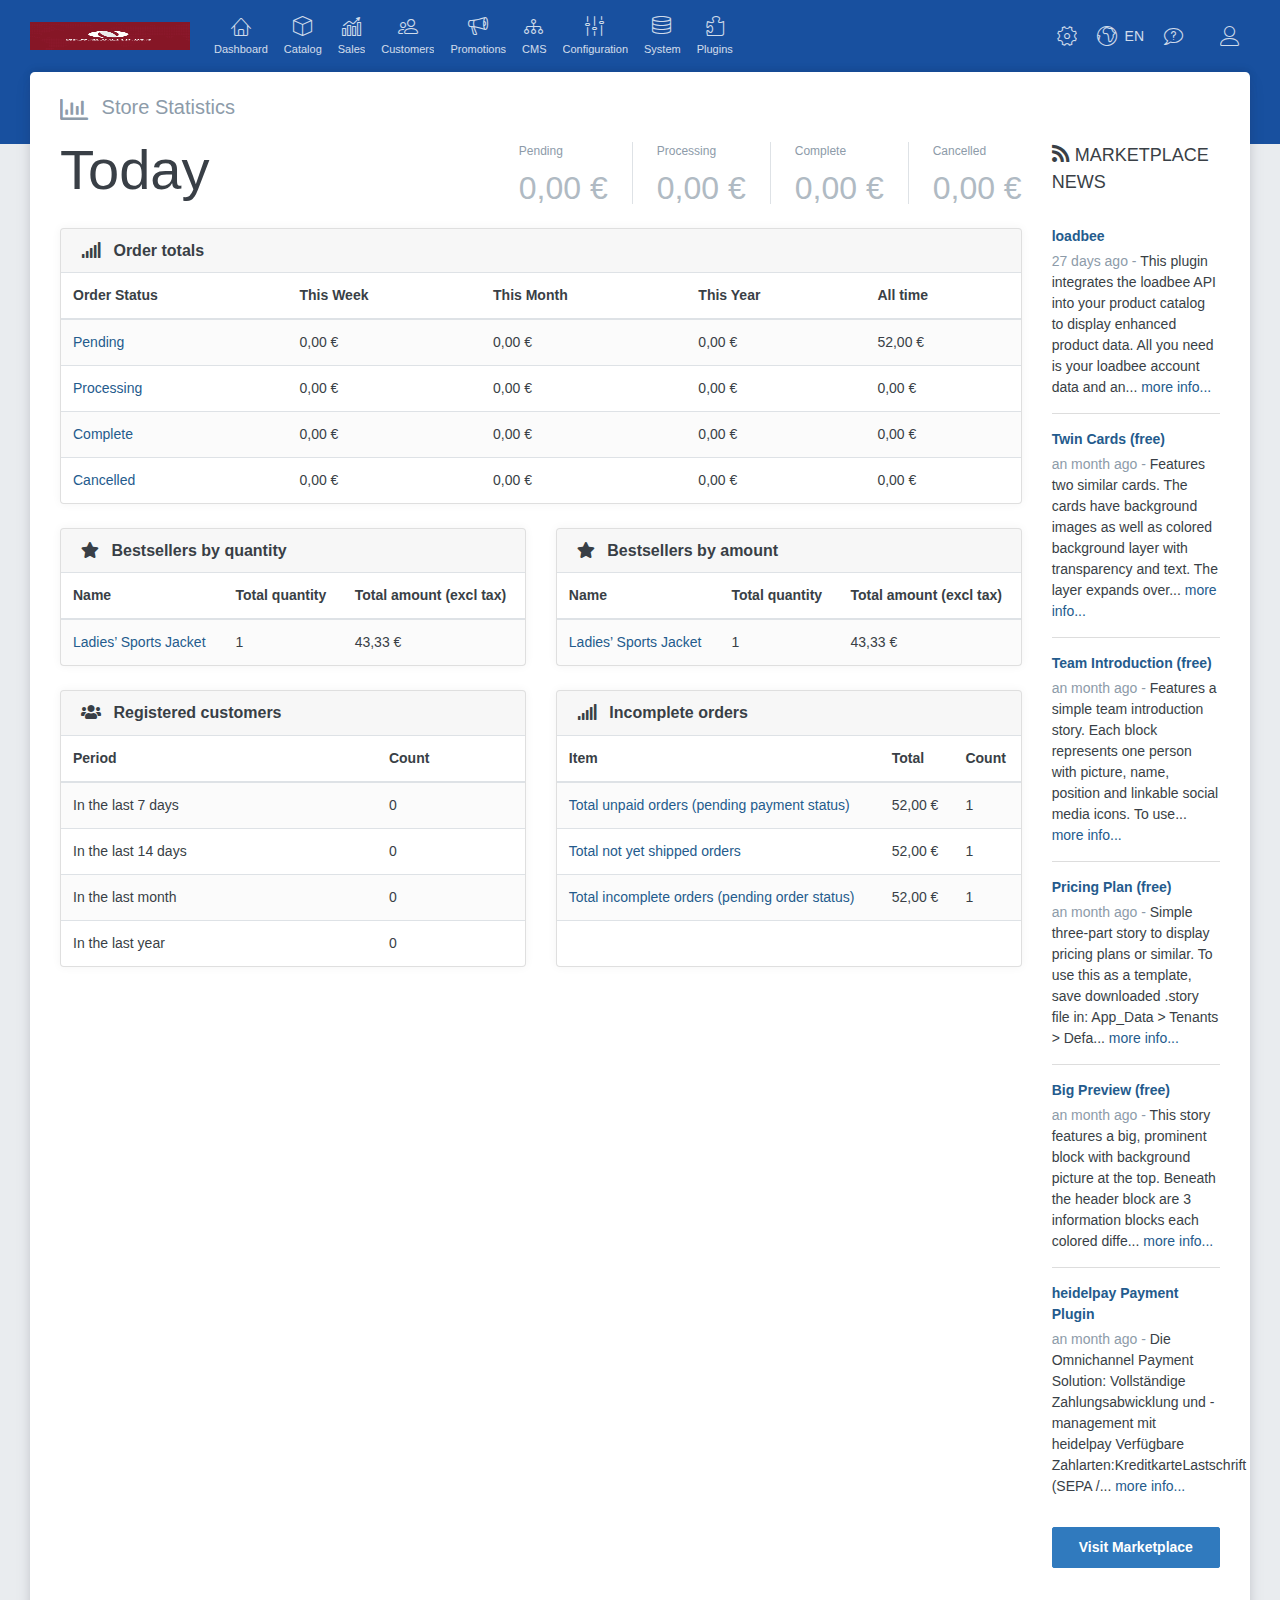
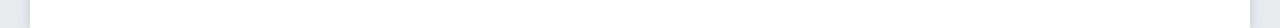
==== index.html @ 66fbd328 "ff" ====
<!Doctype html>
<html>

<head>
        <title>Control Panel</title>
        <meta charset="utf-8">
        <link rel=icon href="asset/img/logo.png" type="image/png">

        <link rel="stylesheet" href="asset/css/icm.css" type="text/css">
        <link rel="stylesheet" href="asset/css/theme.css" type="text/css">
        <script src="asset/js/script2.js" type="text/javascript"></script>
        <script src="asset/js/script1.js"></script>
        <script>
                window.Res = {
                        "Common.Notification": "Alert",
                        "Common.Close": "Close",
                        "Common.On": "On",
                        "Common.OK": "OK",
                        "Common.Cancel": "Cancel",
                        "Common.Off": "Off",
                        "Products.Longdesc.More": "Show more",
                        "Products.Longdesc.Less": "Show less",
                        "Jquery.Validate.Email": "Please enter a valid email address.",
                        "Jquery.Validate.Required": "This field is required.",
                        "Jquery.Validate.Remote": "Please fix this field.",
                        "Jquery.Validate.Url": "Please enter a valid URL.",
                        "Jquery.Validate.Date": "Please enter a valid date.",
                        "Jquery.Validate.DateISO": "Please enter a valid date (ISO).",
                        "Jquery.Validate.Number": "Please enter a valid number.",
                        "Jquery.Validate.Digits": "Please enter only digits.",
                        "Jquery.Validate.Creditcard": "Please enter a valid credit card number.",
                        "Jquery.Validate.Equalto": "Please enter the same value again.",
                        "Jquery.Validate.Maxlength": "Please enter no more than {0} characters.",
                        "Jquery.Validate.Minlength": "Please enter at least {0} characters.",
                        "Jquery.Validate.Rangelength": "Please enter a value between {0} and {1} characters long.",
                        "jquery.Validate.Range": "Please enter a value between {0} and {1}.",
                        "Jquery.Validate.Max": "Please enter a value less than or equal to {0}.",
                        "Jquery.Validate.Min": "Please enter a value greater than or equal to {0}.",
                        "Admin.Common.AreYouSure": "Are you sure?",
                };
        </script>
        <script>
                try {
                        if (typeof navigator === 'undefined') navigator = {};
                        html = document.documentElement;
                        if (/Edge\/\d+/.test(navigator.userAgent)) { html.className += ' edge' }
                        else if ('mozMatchesSelector' in html) { html.className += ' moz' }
                        else if (/iPad|iPhone|iPod/.test(navigator.userAgent) && !window.MSStream) { html.className += ' ios' }
                        else if ('webkitMatchesSelector' in html) { html.className += ' wkit' };
                        html.className += (this.top === this.window ? ' not-' : ' ') + 'framed';
                } catch (e) { }
        </script>
        <script>var ieMode = 0; try { if (document.documentMode) { ieMode = document.documentMode; html.className += ' ie iepost8 ie' + document.documentMode } else { html.className += ' not-ie' }; } catch (e) { }; navigator.isIE = ieMode</script>


</head>

<body>

        <div id="page">

                <div class="page-main">
                        <header id="header">
                                <nav id="navbar" class="navbar navbar-dark navbar-expand">

                                        <a class="navbar-brand mx-0 mr-3" href="/backend/Admin">

                                                <img class="navbar-img d-none d-lg-block" src="asset/img/logo.png"
                                                        alt="newSolutions.com">
                                                <img class="navbar-img d-lg-none" src="asset/img/logo.png"
                                                        alt="newSolutions.com">
                                        </a>

                                        <div id="navbar-menu" class="collapse navbar-collapse mr-auto">

                                                <ul class="navbar-nav">
                                                        <li data-id="nav-dashboard"
                                                                class="nav-item dropdown d-none d-md-block">
                                                                <a class="nav-link" href="index.html">
                                                                        <i class="icm icm-icm icm-home navbar-icon"></i>
                                                                        <span
                                                                                class="navbar-label d-none d-lg-block">Dashboard</span>
                                                                </a>
                                                        </li>
                                                        <li data-id="nav-catalog" class="nav-item dropdown">
                                                                <a class="nav-link dropdown-toggle"
                                                                        href="javascript:void(0)"
                                                                        data-toggle="dropdown">
                                                                        <i class="icm icm-icm icm-cube navbar-icon"></i>
                                                                        <span
                                                                                class="navbar-label d-none d-lg-block">Catalog</span>
                                                                </a>
                                                                <ul class="dropdown-menu">
                                                                        <li data-id="categories-list">
                                                                                <a class="dropdown-item"
                                                                                        href="Category.html">
                                                                                        <i
                                                                                                class="fa-fw fa fa-sitemap"></i>
                                                                                        Categories
                                                                                </a>
                                                                        </li>
                                                                        <li data-id="products">
                                                                                <a class="dropdown-item"
                                                                                        href="products.html">
                                                                                        <i class="fa-fw fa fa-cube"></i>
                                                                                        Manage products
                                                                                </a>
                                                                        </li>
                                                                        <li data-id="attributes">
                                                                                <a class="dropdown-item"
                                                                                        href="productattr.html">
                                                                                        <i
                                                                                                class="fa-fw far fa-list-alt"></i>
                                                                                        Product Attributes
                                                                                </a>
                                                                        </li>
                                                                        <li class="dropdown-divider"></li>
                                                                        <li data-id="attributes-header"
                                                                                class="dropdown-header h6">Attributes
                                                                        </li>
                                                          
                                                                        <li data-id="reviews">
                                                                                <a class="dropdown-item"
                                                                                        href="viewProducts.html">
                                                                                        <i
                                                                                                class="fa-fw far fa-star-half"></i>
                                                                                        Product reviews
                                                                                </a>
                                                                        </li>
                                                            
                                                          
                                                                        <li data-id="stockreport">
                                                                                <a class="dropdown-item"
                                                                                        href="lowstockReport.html">
                                                                                        <i
                                                                                                class="fa-fw fa fa-sort-numeric-down"></i>
                                                                                        Low stock report
                                                                                </a>
                                                                        </li>
                                                                </ul>
                                                        </li>
                                                        <li data-id="nav-sales" class="nav-item dropdown">
                                                                <a class="nav-link dropdown-toggle"
                                                                        href="javascript:void(0)"
                                                                        data-toggle="dropdown">
                                                                        <i
                                                                                class="icm icm-icm icm-chart-growth navbar-icon"></i>
                                                                        <span
                                                                                class="navbar-label d-none d-lg-block">Sales</span>
                                                                </a>
                                                                <ul class="dropdown-menu">
                                                                        <li data-id="orders">
                                                                                <a class="dropdown-item"
                                                                                        href="order.html">
                                                                                        <i
                                                                                                class="fa-fw far fa-chart-bar"></i>
                                                                                        Orders
                                                                                </a>
                                                                        </li>
                                                                        <li data-id="shipments">
                                                                                <a class="dropdown-item"
                                                                                        href="shipment.html">
                                                                                        <i
                                                                                                class="fa-fw fa fa-truck-moving fa-flip-horizontal"></i>
                                                                                        Shipments
                                                                                </a>
                                                                        </li>
                                                            
                                                        
                                                                        <li class="dropdown-divider"></li>

                                                                        <li data-id="wishlists">
                                                                                <a class="dropdown-item"
                                                                                        href="wishList.html">
                                                                                        <i
                                                                                                class="fa-fw far fa-heart"></i>
                                                                                        Current wishlists
                                                                                </a>
                                                                        </li>
                                                                
                                                                </ul>
                                                        </li>
                                                        <li data-id="nav-users" class="nav-item dropdown">
                                                                <a class="nav-link dropdown-toggle"
                                                                        href="javascript:void(0)"
                                                                        data-toggle="dropdown">
                                                                        <i
                                                                                class="icm icm-icm icm-users2 navbar-icon"></i>
                                                                        <span
                                                                                class="navbar-label d-none d-lg-block">Customers</span>
                                                                </a>
                                                                <ul class="dropdown-menu">
                                                                        <li data-id="customers">
                                                                                <a class="dropdown-item"
                                                                                        href="customers.html">
                                                                                        <i
                                                                                                class="fa-fw fa fa-user-alt"></i>
                                                                                        Customers
                                                                                </a>
                                                                        </li>
                                                                        <li data-id="customer-roles">
                                                                                <a class="dropdown-item"
                                                                                        href="customRoles.html">
                                                                                        <i
                                                                                                class="fa-fw fa fa-users"></i>
                                                                                        Customer roles
                                                                                </a>
                                                                        </li>
                                                                        <li data-id="online-customers">
                                                                                <a class="dropdown-item"
                                                                                        href="customonline.html">
                                                                                        <i
                                                                                                class="fa-fw fa fa-sign-in-alt"></i>
                                                                                        Online customers
                                                                                </a>
                                                                        </li>
                                                                        <li data-id="customer-reports">
                                                                                <a class="dropdown-item"
                                                                                        href="customReport.html">
                                                                                        <i
                                                                                                class="fa-fw far fa-chart-bar"></i>
                                                                                        Customer reports
                                                                                </a>
                                                                        </li>
                                                                        <li data-id="external-auth">
                                                                                <a class="dropdown-item"
                                                                                        href="extrnalMethod.html">
                                                                                        <i
                                                                                                class="fa-fw fab fa-facebook-square"></i>
                                                                                        External authentication methods
                                                                                </a>
                                                                        </li>
                                                                        <li class="dropdown-divider"></li>
                                                                        <li data-id="activity-log">
                                                                                <a class="dropdown-item"
                                                                                        href="activityLog.html">
                                                                                        <i class="fa-fw far fa-eye"></i>
                                                                                        Activity Log
                                                                                </a>
                                                                        </li>
                                                                </ul>
                                                        </li>
                                                        <li data-id="nav-promotions" class="nav-item dropdown">
                                                                <a class="nav-link dropdown-toggle"
                                                                        href="javascript:void(0)"
                                                                        data-toggle="dropdown">
                                                                        <i
                                                                                class="icm icm-icm icm-bullhorn navbar-icon"></i>
                                                                        <span
                                                                                class="navbar-label d-none d-lg-block">Promotions</span>
                                                                </a>
                                                                <ul class="dropdown-menu">
                                                                        <li data-id="discounts">
                                                                                <a class="dropdown-item"
                                                                                        href="discount.html">
                                                                                        <i
                                                                                                class="fa-fw fa fa-signal fa-flip-horizontal"></i>
                                                                                        Discounts
                                                                                </a>
                                                                        </li>
                                                                        <li data-id="affiliates">
                                                                                <a class="dropdown-item"
                                                                                        href="Affiliate.html">
                                                                                        <i
                                                                                                class="fa-fw fa fa-user-friends"></i>
                                                                                        Affiliates
                                                                                </a>
                                                                        </li>
                                                                        <li data-id="newsletter-subscribers">
                                                                                <a class="dropdown-item"
                                                                                        href="NewsLetterSubscription.html">
                                                                                        <i
                                                                                                class="fa-fw fa fa-envelope"></i>
                                                                                        Newsletter Subscribers
                                                                                </a>
                                                                        </li>
                                                                        <li data-id="campaigns">
                                                                                <a class="dropdown-item"
                                                                                        href="Campaign.html">
                                                                                        <i
                                                                                                class="fa-fw fa fa-bullhorn"></i>
                                                                                        Campaigns
                                                                                </a>
                                                                        </li>
                                                                </ul>
                                                        </li>
                                                        <li data-id="nav-cms" class="nav-item dropdown">
                                                                <a class="nav-link dropdown-toggle"
                                                                        href="javascript:void(0)"
                                                                        data-toggle="dropdown">
                                                                        <i
                                                                                class="icm icm-icm icm-site-map navbar-icon"></i>
                                                                        <span
                                                                                class="navbar-label d-none d-lg-block">CMS</span>
                                                                </a>
                                                                <ul class="dropdown-menu">
                                                                        <li data-id="topics">
                                                                                <a class="dropdown-item"
                                                                                        href="cmsTopics.html">
                                                                                        <i
                                                                                                class="fa-fw far fa-file-alt"></i>
                                                                                        Topics
                                                                                </a>
                                                                        </li>
                                                                        <li data-id="8537124912">
                                                                                <a class="dropdown-item"
                                                                                        href="cms-pageBuilder.html">
                                                                                        <i
                                                                                                class="fa-fw fa fa-th-large"></i>
                                                                                        Page Builder
                                                                                </a>
                                                                        </li>
                                                                        <li data-id="menus">
                                                                                <a class="dropdown-item"
                                                                                        href="cms-menus.html">
                                                                                        <i
                                                                                                class="fa-fw far fa-stream"></i>
                                                                                        Menus
                                                                                </a>
                                                                        </li>
                                                                        <li data-id="news" class="dropdown-group">
                                                                                <a class="dropdown-item"
                                                                                        href="javascript:void(0)">
                                                                                        <i
                                                                                                class="fa-fw far fa-newspaper"></i>
                                                                                        News
                                                                                </a>
                                                                                <ul class="dropdown-menu">
                                                                                        <li data-id="news-items">
                                                                                                <a class="dropdown-item"
                                                                                                        href="new-newsItem.html">
                                                                                                        News items
                                                                                                </a>
                                                                                        </li>
                                                                                        <li data-id="news-comments">
                                                                                                <a class="dropdown-item"
                                                                                                        href="newsComment.html">
                                                                                                        News comments
                                                                                                </a>
                                                                                        </li>
                                                                                </ul>
                                                                        </li>
                                                                        <li data-id="blog" class="dropdown-group">
                                                                                <a class="dropdown-item"
                                                                                        href="javascript:void(0)">
                                                                                        <i class="fa-fw fa fa-blog"></i>
                                                                                        Blog
                                                                                </a>
                                                                                <ul class="dropdown-menu">
                                                                                        <li data-id="blog-posts">
                                                                                                <a class="dropdown-item"
                                                                                                        href="cms-Blog.html">
                                                                                                        Blog posts
                                                                                                </a>
                                                                                        </li>
                                                                                        <li data-id="blog-comments">
                                                                                                <a class="dropdown-item"
                                                                                                        href="/backend/Admin/Blog/Comments">
                                                                                                        Blog comments
                                                                                                </a>
                                                                                        </li>
                                                                                </ul>
                                                                        </li>
                                                                        <li data-id="forums">
                                                                                <a class="dropdown-item"
                                                                                        href="/backend/Admin/Forum/List">
                                                                                        <i
                                                                                                class="fa-fw fa fa-users"></i>
                                                                                        Forums
                                                                                </a>
                                                                        </li>
                                                                        <li data-id="message-templates">
                                                                                <a class="dropdown-item"
                                                                                        href="/backend/Admin/MessageTemplate/List">
                                                                                        <i
                                                                                                class="fa-fw far fa-envelope"></i>
                                                                                        Message templates
                                                                                </a>
                                                                        </li>
                                                                        <li data-id="polls">
                                                                                <a class="dropdown-item"
                                                                                        href="/backend/Admin/Poll/List">
                                                                                        <i
                                                                                                class="fa-fw fa fa-tasks"></i>
                                                                                        Polls
                                                                                </a>
                                                                        </li>
                                                                        <li data-id="widgets">
                                                                                <a class="dropdown-item"
                                                                                        href="/backend/Admin/Widget/Providers">
                                                                                        <i
                                                                                                class="fa-fw fa fa-plus-square"></i>
                                                                                        Widgets
                                                                                </a>
                                                                        </li>
                                                                </ul>
                                                        </li>
                                                        <li data-id="nav-configuration" class="nav-item dropdown">
                                                                <a class="nav-link dropdown-toggle"
                                                                        href="javascript:void(0)"
                                                                        data-toggle="dropdown">
                                                                        <i
                                                                                class="icm icm-icm icm-equalizer navbar-icon"></i>
                                                                        <span
                                                                                class="navbar-label d-none d-lg-block">Configuration</span>
                                                                </a>
                                                                <ul class="dropdown-menu">
                                                                        <li data-id="settings" class="dropdown-group">
                                                                                <a class="dropdown-item"
                                                                                        href="javascript:void(0)">
                                                                                        <i
                                                                                                class="fa-fw fa fa-sliders-h"></i>
                                                                                        Settings
                                                                                </a>
                                                                                <ul class="dropdown-menu">
                                                                                        <li data-id="general-settings">
                                                                                                <a class="dropdown-item"
                                                                                                        href="miscellaneousSettings.html">
                                                                                                        General and
                                                                                                        miscellaneous
                                                                                                        settings
                                                                                                </a>
                                                                                        </li>
                                                                                        <li data-id="catalog-settings">
                                                                                                <a class="dropdown-item"
                                                                                                        href="catalogSetting.html">
                                                                                                        Catalog settings
                                                                                                </a>
                                                                                        </li>
                                                                                        <li data-id="search-settings">
                                                                                                <a class="dropdown-item"
                                                                                                        href="searchSetting.html">
                                                                                                        Search
                                                                                                </a>
                                                                                        </li>
                                                                                        <li data-id="customer-settings">
                                                                                                <a class="dropdown-item"
                                                                                                        href="CustomerUserSetting.html">
                                                                                                        Customer
                                                                                                        settings
                                                                                                </a>
                                                                                        </li>
                                                                                        <li data-id="cart-settings">
                                                                                                <a class="dropdown-item"
                                                                                                        href="shoppingCartSettings.html">
                                                                                                        Shopping cart
                                                                                                        settings
                                                                                                </a>
                                                                                        </li>
                                                                                        <li data-id="order-settings">
                                                                                                <a class="dropdown-item"
                                                                                                        href="orderSettings.html">
                                                                                                        Order settings
                                                                                                </a>
                                                                                        </li>
                                                                                        <li data-id="payment-settings">
                                                                                                <a class="dropdown-item"
                                                                                                        href="paymentSettings.html">
                                                                                                        Payment
                                                                                                </a>
                                                                                        </li>
                                                                                        <li data-id="media-settings">
                                                                                                <a class="dropdown-item"
                                                                                                        href="mediaSettings.html">
                                                                                                        Media settings
                                                                                                </a>
                                                                                        </li>
                                                                                        <li data-id="tax-settings">
                                                                                                <a class="dropdown-item"
                                                                                                        href="taxSettings.html">
                                                                                                        Tax settings
                                                                                                </a>
                                                                                        </li>
                                                                                        <li data-id="shipping-settings">
                                                                                                <a class="dropdown-item"
                                                                                                        href="ShippingSettings.html">
                                                                                                        Shipping
                                                                                                        settings
                                                                                                </a>
                                                                                        </li>
                                                                                        <li
                                                                                                data-id="reward-points-settings">
                                                                                                <a class="dropdown-item"
                                                                                                        href="RewardPoints.html">
                                                                                                        Reward points
                                                                                                </a>
                                                                                        </li>
                                                                                        <li data-id="blog-settings">
                                                                                                <a class="dropdown-item"
                                                                                                        href="BlogSetting.html">
                                                                                                        Blog settings
                                                                                                </a>
                                                                                        </li>
                                                                                        <li data-id="news-settings">
                                                                                                <a class="dropdown-item"
                                                                                                        href="NewsSettings.html">
                                                                                                        News settings
                                                                                                </a>
                                                                                        </li>
                                                                                        <li data-id="forum-settings">
                                                                                                <a class="dropdown-item"
                                                                                                        href="ForumSettings.html">
                                                                                                        Forum settings
                                                                                                </a>
                                                                                        </li>
                                                                                        <li
                                                                                                data-id="dataexchange-settings">
                                                                                                <a class="dropdown-item"
                                                                                                        href="exchangeSettings.html">
                                                                                                        Data exchange
                                                                                                </a>
                                                                                        </li>
                                                                                        <li class="dropdown-divider">
                                                                                        </li>
                                                                                        <li data-id="all-settings">
                                                                                                <a class="dropdown-item"
                                                                                                        href="AllSettings.html">
                                                                                                        All settings
                                                                                                        (advanced)
                                                                                                </a>
                                                                                        </li>
                                                                                </ul>
                                                                        </li>
                                                                        <li data-id="stores">
                                                                                <a class="dropdown-item"
                                                                                        href="store.html"> <i
                                                                                                class="fa-fw fa fa-globe"></i>
                                                                                        Stores
                                                                                </a>
                                                                        </li>
                                                                        <li data-id="regional-settings"
                                                                                class="dropdown-group">
                                                                                <a class="dropdown-item"
                                                                                        href="javascript:void(0)">
                                                                                        <i
                                                                                                class="fa-fw fa fa-language"></i>
                                                                                        Regional Settings
                                                                                </a>
                                                                                <ul class="dropdown-menu">
                                                                                        <li data-id="countries">
                                                                                                <a class="dropdown-item"
                                                                                                        href="/backend/Admin/Country/List">
                                                                                                        Countries
                                                                                                </a>
                                                                                        </li>
                                                                                        <li data-id="languages">
                                                                                                <a class="dropdown-item"
                                                                                                        href="/backend/Admin/Language/List">
                                                                                                        Languages
                                                                                                </a>
                                                                                        </li>
                                                                                        <li data-id="currencies">
                                                                                                <a class="dropdown-item"
                                                                                                        href="/backend/Admin/Currency/List">
                                                                                                        Currencies
                                                                                                </a>
                                                                                        </li>
                                                                                        <li class="dropdown-divider">
                                                                                        </li>
                                                                                        <li data-id="shipping-header"
                                                                                                class="dropdown-header h6">
                                                                                                Shipping</li>
                                                                                        <li data-id="shipping-methods">
                                                                                                <a class="dropdown-item"
                                                                                                        href="/backend/Admin/Shipping/Methods">
                                                                                                        Shipping methods
                                                                                                </a>
                                                                                        </li>
                                                                                        <li
                                                                                                data-id="shipping-providers">
                                                                                                <a class="dropdown-item"
                                                                                                        href="/backend/Admin/Shipping/Providers">
                                                                                                        Shipping rate
                                                                                                        computation
                                                                                                        methods
                                                                                                </a>
                                                                                        </li>
                                                                                        <li class="dropdown-divider">
                                                                                        </li>
                                                                                        <li data-id="tax-header"
                                                                                                class="dropdown-header h6">
                                                                                                Tax</li>
                                                                                        <li data-id="tax-providers">
                                                                                                <a class="dropdown-item"
                                                                                                        href="/backend/Admin/Tax/Providers">
                                                                                                        Tax providers
                                                                                                </a>
                                                                                        </li>
                                                                                        <li data-id="tax-categories">
                                                                                                <a class="dropdown-item"
                                                                                                        href="/backend/Admin/Tax/Categories">
                                                                                                        Tax categories
                                                                                                </a>
                                                                                        </li>
                                                                                </ul>
                                                                        </li>
                                                                        <li data-id="payment-methods">
                                                                                <a class="dropdown-item"
                                                                                        href="paymentsMethod.html">
                                                                                        <i
                                                                                                class="fa-fw far fa-credit-card"></i>
                                                                                        Payment methods
                                                                                </a>
                                                                        </li>
                                                                        <li data-id="list-settings"
                                                                                class="dropdown-group">
                                                                                <a class="dropdown-item"
                                                                                        href="javascript:void(0)">
                                                                                        <i class="fa-fw fa fa-bars"></i>
                                                                                        Lists
                                                                                </a>
                                                                                <ul class="dropdown-menu">
                                                                                        <li data-id="delivery-times">
                                                                                                <a class="dropdown-item"
                                                                                                        href="/backend/Admin/DeliveryTime/List">
                                                                                                        Delivery Times
                                                                                                </a>
                                                                                        </li>
                                                                                        <li data-id="quantity-units">
                                                                                                <a class="dropdown-item"
                                                                                                        href="/backend/Admin/QuantityUnit/List">
                                                                                                        Quantity units
                                                                                                </a>
                                                                                        </li>
                                                                                        <li data-id="weights">
                                                                                                <a class="dropdown-item"
                                                                                                        href="/backend/Admin/Measure/Weights">
                                                                                                        Weights
                                                                                                </a>
                                                                                        </li>
                                                                                        <li data-id="dimensions">
                                                                                                <a class="dropdown-item"
                                                                                                        href="/backend/Admin/Measure/Dimensions">
                                                                                                        Dimensions
                                                                                                </a>
                                                                                        </li>
                                                                                </ul>
                                                                        </li>
                                                                        <li data-id="email-accounts">
                                                                                <a class="dropdown-item"
                                                                                        href="emailAccounts.html">
                                                                                        <i
                                                                                                class="fa-fw fa fa-envelope"></i>
                                                                                        Email Accounts
                                                                                </a>
                                                                        </li>
                                                                        <li data-id="activity-types">
                                                                                <a class="dropdown-item"
                                                                                        href="ListTypes.html">
                                                                                        <i class="fa-fw fa fa-eye"></i>
                                                                                        Activity Types
                                                                                </a>
                                                                        </li>
                                                                        <li data-id="acl">
                                                                                <a class="dropdown-item"
                                                                                        href="Permissions.html">
                                                                                        <i class="fa-fw fa fa-lock"></i>
                                                                                        Access control list
                                                                                </a>
                                                                        </li>
                                                                        <li class="dropdown-divider"></li>
                                                                        <li data-id="import">
                                                                                <a class="dropdown-item"
                                                                                        href="import.html">
                                                                                        <i
                                                                                                class="fa-fw fa fa-download "></i>
                                                                                        Import
                                                                                </a>
                                                                        </li>
                                                                        <li data-id="export">
                                                                                <a class="dropdown-item"
                                                                                        href="/backend/Admin/Export/List">
                                                                                        <i
                                                                                                class="fa-fw fa fa-upload "></i>
                                                                                        Export
                                                                                </a>
                                                                        </li>
                                                                        <li class="dropdown-divider"></li>
                                                                        <li data-id="themes">
                                                                                <a class="dropdown-item"
                                                                                        href="/backend/Admin/Theme/List">
                                                                                        <i
                                                                                                class="fa-fw fa fa-fill-drip"></i>
                                                                                        Themes
                                                                                </a>
                                                                        </li>
                                                                </ul>
                                                        </li>
                                                        <li data-id="nav-system" class="nav-item dropdown">
                                                                <a class="nav-link dropdown-toggle"
                                                                        href="javascript:void(0)"
                                                                        data-toggle="dropdown">
                                                                        <i
                                                                                class="icm icm-icm icm-database navbar-icon"></i>
                                                                        <span
                                                                                class="navbar-label d-none d-lg-block">System</span>
                                                                </a>
                                                                <ul class="dropdown-menu">
                                                                        <li data-id="system-log">
                                                                                <a class="dropdown-item"
                                                                                        href="log.html">
                                                                                        <i class="fa-fw fa fa-fire"></i>
                                                                                        Log
                                                                                </a>
                                                                        </li>
                                                                        <li data-id="queued-emails">
                                                                                <a class="dropdown-item"
                                                                                        href="MessageQueue.html">
                                                                                        <i
                                                                                                class="fa-fw fa fa-mail-bulk"></i>
                                                                                        Message Queue
                                                                                </a>
                                                                        </li>
                                                                        <li data-id="maintenance">
                                                                                <a class="dropdown-item"
                                                                                        href="Maintenance.html">
                                                                                        <i
                                                                                                class="fa-fw fa fa-database"></i>
                                                                                        Maintenance
                                                                                </a>
                                                                        </li>
                                                                        <li data-id="scheduled tasks">
                                                                                <a class="dropdown-item"
                                                                                        href="scheduledTasks.html">
                                                                                        <i
                                                                                                class="fa-fw far fa-clock"></i>
                                                                                        Scheduled Tasks
                                                                                </a>
                                                                        </li>
                                                                        <li data-id="seo-names">
                                                                                <a class="dropdown-item"
                                                                                        href="seo.html">
                                                                                        <i
                                                                                                class="fa-fw fa fa-search"></i>
                                                                                        SEO Names
                                                                                </a>
                                                                        </li>
                                                                        <li data-id="warnings">
                                                                                <a class="dropdown-item"
                                                                                        href="warning.html">
                                                                                        <i
                                                                                                class="fa-fw fa fa-exclamation-triangle"></i>
                                                                                        Warnings
                                                                                </a>
                                                                        </li>
                                                                        <li data-id="system-info">
                                                                                <a class="dropdown-item"
                                                                                        href="systemInfo.html">
                                                                                        <i
                                                                                                class="fa-fw fa fa-info-circle"></i>
                                                                                        System information
                                                                                </a>
                                                                        </li>
                                                                </ul>
                                                        </li>
                                                        <li data-id="nav-plugins" class="nav-item dropdown">
                                                                <a class="nav-link dropdown-toggle"
                                                                        href="javascript:void(0)"
                                                                        data-toggle="dropdown">
                                                                        <i
                                                                                class="icm icm-icm icm-puzzle navbar-icon"></i>
                                                                        <span
                                                                                class="navbar-label d-none d-lg-block">Plugins</span>
                                                                </a>
                                                                <ul class="dropdown-menu">
                                                                        <li data-id="6986192304">
                                                                                <a class="dropdown-item"
                                                                                        href="/backend/Admin/Plugin/ConfigurePlugin?systemName=SmartStore.Clickatell">
                                                                                        <i
                                                                                                class="fa-fw far fa-paper-plane"></i>
                                                                                        Clickatell SMS Provider
                                                                                </a>
                                                                        </li>
                                                                        <li data-id="2056891916">
                                                                                <a class="dropdown-item"
                                                                                        href="/backend/Plugins/SmartStore.SearchLog/List">
                                                                                        <i
                                                                                                class="fa-fw fa fa-search"></i>
                                                                                        Search Log
                                                                                </a>
                                                                        </li>
                                                                        <li data-id="1628231328">
                                                                                <a class="dropdown-item"
                                                                                        href="/backend/Admin/Plugin/ConfigurePlugin?systemName=SmartStore.GDPR">
                                                                                        <i
                                                                                                class="fa-fw fa fa-user-secret"></i>
                                                                                        GDPR
                                                                                </a>
                                                                        </li>
                                                                        <li data-id="3781333941">
                                                                                <a class="dropdown-item"
                                                                                        href="/backend/Admin/Plugin/ConfigurePlugin?systemName=SmartStore.MegaSearch">
                                                                                        <i
                                                                                                class="fa-fw fa fa-search"></i>
                                                                                        MegaSearch
                                                                                </a>
                                                                        </li>
                                                                        <li data-id="0807670791">
                                                                                <a class="dropdown-item"
                                                                                        href="/backend/Admin/Plugin/ConfigurePlugin?systemName=SmartStore.Azure">
                                                                                        <i
                                                                                                class="fa-fw fab fa-windows"></i>
                                                                                        Microsoft Azure Services
                                                                                </a>
                                                                        </li>
                                                                        <li data-id="0474097937">
                                                                                <a class="dropdown-item"
                                                                                        href="/backend/Admin/Plugin/ConfigurePlugin?systemName=SmartStore.Mailchimp">
                                                                                        <i
                                                                                                class="fa-fw fab fa-mailchimp"></i>
                                                                                        MailChimp e-mail synchronization
                                                                                </a>
                                                                        </li>
                                                                        <li data-id="7801042325">
                                                                                <a class="dropdown-item"
                                                                                        href="/backend/Admin/Plugin/ConfigurePlugin?systemName=SmartStore.TinyImage">
                                                                                        <i
                                                                                                class="fa-fw fa fa-compress-arrows-alt"></i>
                                                                                        TinyImage
                                                                                </a>
                                                                        </li>
                                                                        <li data-id="6159526415">
                                                                                <a class="dropdown-item"
                                                                                        href="/backend/Admin/Plugin/ConfigurePlugin?systemName=SmartStore.DevTools">
                                                                                        <i
                                                                                                class="fa-fw far fa-terminal"></i>
                                                                                        Developer Tools
                                                                                </a>
                                                                        </li>
                                                                        <li data-id="3440880303">
                                                                                <a class="dropdown-item"
                                                                                        href="/backend/Admin/Plugin/ConfigurePlugin?systemName=SmartStore.OutputCache">
                                                                                        <i class="fa-fw far fa-hdd"></i>
                                                                                        Output Cache
                                                                                </a>
                                                                        </li>
                                                                        <li data-id="5367428861">
                                                                                <a class="dropdown-item"
                                                                                        href="/backend/Admin/Plugin/ConfigurePlugin?systemName=SmartStore.OrderNumberFormatter">
                                                                                        <i
                                                                                                class="fa-fw far fa-file"></i>
                                                                                        Number Formatter
                                                                                </a>
                                                                        </li>
                                                                        <li data-id="4743489788">
                                                                                <a class="dropdown-item"
                                                                                        href="/backend/Admin/Plugin/ConfigurePlugin?systemName=SmartStore.GoogleMerchantCenter">
                                                                                        <i
                                                                                                class="fa-fw fab fa-google"></i>
                                                                                        Google Merchant Center feed
                                                                                </a>
                                                                        </li>
                                                                        <li data-id="3278434032">
                                                                                <a class="dropdown-item"
                                                                                        href="/backend/Admin/Plugin/ConfigurePlugin?systemName=SmartStore.BizImporter">
                                                                                        <i class="fa-fw"></i>
                                                                                        SmartStore.biz Importer
                                                                                </a>
                                                                        </li>
                                                                        <li data-id="4828935853">
                                                                                <a class="dropdown-item"
                                                                                        href="/backend/Admin/Plugin/ConfigurePlugin?systemName=SmartStore.Debitoor">
                                                                                        <i
                                                                                                class="fa-fw fas fa-receipt"></i>
                                                                                        Debitoor
                                                                                </a>
                                                                        </li>
                                                                        <li data-id="4789050059">
                                                                                <a class="dropdown-item"
                                                                                        href="/backend/Admin/Plugin/ConfigurePlugin?systemName=SmartStore.ContentSlider">
                                                                                        <i
                                                                                                class="fa-fw far fa-images"></i>
                                                                                        Content Slider
                                                                                </a>
                                                                        </li>
                                                                        <li data-id="8252036720">
                                                                                <a class="dropdown-item"
                                                                                        href="/backend/Admin/Plugin/ConfigurePlugin?systemName=SmartStore.MegaMenu">
                                                                                        <i
                                                                                                class="fa-fw far fa-list-alt"></i>
                                                                                        Mega Menu
                                                                                </a>
                                                                        </li>
                                                                        <li class="dropdown-divider"></li>
                                                                        <li data-id="plugins-manage">
                                                                                <a class="dropdown-item"
                                                                                        href="/backend/Admin/Plugin/List">
                                                                                        <i
                                                                                                class="fa-fw fa fa-puzzle-piece"></i>
                                                                                        Manage plugins
                                                                                </a>
                                                                        </li>
                                                                </ul>
                                                        </li>

                                                </ul>


                                        </div>

                                        <div class="collapse navbar-collapse ml-auto">
                                                <ul class="navbar-nav ml-auto">

                                                        <li class="nav-item dropdown">
                                                                <a class="nav-link dropdown-toggle navbar-tool"
                                                                        href="javascript:void(0)" title="Actions"
                                                                        data-toggle="dropdown">
                                                                        <i class="icm icm-cog navbar-icon"></i>
                                                                </a>
                                                                <div class="dropdown-menu dropdown-menu-right">
                                                                        <a class="dropdown-item"
                                                                                href="http://demo.smartstore.com/backend/"
                                                                                title="Public store - SmartStore.NET Demo Shop">
                                                                                <i class="fa fa-fw fa-globe"></i>
                                                                                SmartStore.NET Demo Shop
                                                                        </a>
                                                                        <a class="dropdown-item"
                                                                                href="http://demo.smartstore.com/backend/"
                                                                                title="Public store - SmartStore.NET Demo-Shop 2">
                                                                                <i class="fa fa-fw fa-globe"></i>
                                                                                SmartStore.NET Demo-Shop 2
                                                                        </a>
                                                                        <a class="dropdown-item"
                                                                                href="/backend/Admin/Theme/Preview">
                                                                                <i class="far fa-fw fa-eye"></i>
                                                                                Preview Mode
                                                                        </a>
                                                                        <div class="dropdown-divider"></div>
                                                                        <a class="dropdown-item"
                                                                                href="/backend/Admin/Common/ClearCache?previousUrl=%2Fbackend%2FAdmin">
                                                                                <i class="far fa-fw fa-trash-alt"></i>
                                                                                Clear cache
                                                                        </a>
                                                                        <a class="dropdown-item"
                                                                                href="/backend/Admin/Common/ClearDatabaseCache?previousUrl=%2Fbackend%2FAdmin">
                                                                                <i class="fa fa-fw"></i>
                                                                                Clear database cache
                                                                        </a>
                                                                        <div class="dropdown-divider"></div>
                                                                        <a class="dropdown-item"
                                                                                id="restart-application" href="#"
                                                                                data-url="/backend/Admin/Common/RestartApplication?previousUrl=%2Fbackend%2FAdmin">
                                                                                <i class="fa fa-fw fa-power-off"></i>
                                                                                Restart application
                                                                        </a>
                                                                </div>
                                                        </li>

                                                        <form action="/backend/Admin/Common/LanguageSelected"
                                                                class="hide" data-ajax="true"
                                                                data-ajax-complete="onLanguageChangedRequestCompleted();"
                                                                id="form-languageselector" method="post"><input
                                                                        id="customerlanguage" name="customerlanguage"
                                                                        type="hidden" value="2"></form>
                                                        <li class="nav-item dropdown d-none d-md-block">
                                                                <a class="nav-link dropdown-toggle navbar-tool"
                                                                        href="javascript:void(0)" title="English"
                                                                        data-toggle="dropdown">
                                                                        <i class="icm icm-earth navbar-icon"></i>
                                                                        <span class="pl-2">EN</span>
                                                                </a>
                                                                <div id="language-selector"
                                                                        class="dropdown-menu dropdown-menu-right">
                                                                        <a href="javascript:void(0)" data-lang-id="1"
                                                                                class="dropdown-item">
                                                                                <img src="asset/img/flags/de.png"
                                                                                        alt="Deutsch">
                                                                                Deutsch
                                                                        </a>
                                                                        <a href="javascript:void(0)" data-lang-id="2"
                                                                                class="dropdown-item disabled">
                                                                                <img src="asset/img/flags/us.png"
                                                                                        alt="English">
                                                                                English
                                                                        </a>
                                                                        <a href="javascript:void(0)" data-lang-id="3"
                                                                                class="dropdown-item">
                                                                                <img src="asset/img/flags/nl.png"
                                                                                        alt="Dutch">
                                                                                Dutch
                                                                        </a>
                                                                        <a href="javascript:void(0)" data-lang-id="4"
                                                                                class="dropdown-item">
                                                                                <img src="asset/img/flags/fr.png"
                                                                                        alt="French">
                                                                                French
                                                                        </a>
                                                                        <a href="javascript:void(0)" data-lang-id="5"
                                                                                class="dropdown-item">
                                                                                <img src="asset/img/flags/ru.png"
                                                                                        alt="Russian">
                                                                                Russian
                                                                        </a>
                                                                        <a href="javascript:void(0)" data-lang-id="6"
                                                                                class="dropdown-item">
                                                                                <img src="asset/img/flags/jp.png"
                                                                                        alt="Japanese">
                                                                                Japanese
                                                                        </a>
                                                                        <a href="javascript:void(0)" data-lang-id="7"
                                                                                class="dropdown-item">
                                                                                <img src="asset/img/flags/es.png"
                                                                                        alt="Español">
                                                                                Español
                                                                        </a>
                                                                        <a href="javascript:void(0)" data-lang-id="8"
                                                                                class="dropdown-item">
                                                                                <img src="asset/img/flags/sa.png"
                                                                                        alt="Arabic (Saudi Arabia)">
                                                                                Arabic (Saudi Arabia)
                                                                        </a>
                                                                        <a href="javascript:void(0)" data-lang-id="9"
                                                                                class="dropdown-item">
                                                                                <img src="asset/img/flags/in.png"
                                                                                        alt="Hindi (India)">
                                                                                Hindi (India)
                                                                        </a>
                                                                        <a href="javascript:void(0)" data-lang-id="10"
                                                                                class="dropdown-item">
                                                                                <img src="asset/img/flags/tr.png"
                                                                                        alt="Turkish (Turkey)">
                                                                                Turkish (Turkey)
                                                                        </a>
                                                                        <a href="javascript:void(0)" data-lang-id="11"
                                                                                class="dropdown-item">
                                                                                <img src="asset/img/flags/cn.png"
                                                                                        alt="Chinese (Simplified, PRC)">
                                                                                Chinese (Simplified, PRC)
                                                                        </a>
                                                                        <a href="javascript:void(0)" data-lang-id="12"
                                                                                class="dropdown-item">
                                                                                <img src="asset/img/flags/it.png"
                                                                                        alt="Italian (Italy)">
                                                                                Italian (Italy)
                                                                        </a>
                                                                        <a href="javascript:void(0)" data-lang-id="13"
                                                                                class="dropdown-item">
                                                                                <img src="asset/img/flags/pl.png"
                                                                                        alt="Polish (Poland)">
                                                                                Polish (Poland)
                                                                        </a>
                                                                        <a href="javascript:void(0)" data-lang-id="14"
                                                                                class="dropdown-item">
                                                                                <img src="asset/img/flags/pt.png"
                                                                                        alt="Portuguese (Portugal)">
                                                                                Portuguese (Portugal)
                                                                        </a>
                                                                        <a href="javascript:void(0)" data-lang-id="15"
                                                                                class="dropdown-item">
                                                                                <img src="asset/img/flags/gr.png"
                                                                                        alt="Greek (Greece)">
                                                                                Greek (Greece)
                                                                        </a>

                                                                        <div class="dropdown-divider"></div>

                                                                        <a href="/backend/Admin/Language/List"
                                                                                class="dropdown-item manage-languages">
                                                                                Manage languages
                                                                        </a>
                                                                </div>
                                                        </li>
                                                        <script>
                                                                $(document).ready(function () {
                                                                        $("#language-selector > .dropdown-item:not(.disabled, .manage-languages)").on('click', function () {
                                                                                var el = $(this);
                                                                                var langId = el.data("lang-id");
                                                                                $("#customerlanguage").val(langId);
                                                                                $("#form-languageselector").submit();
                                                                        });
                                                                });

                                                                function onLanguageChangedRequestCompleted() {
                                                                        location.reload();
                                                                }
                                                        </script>


                                                        <li id="navtool-help"
                                                                class="nav-item dropdown d-none d-md-block">
                                                                <a class="nav-link dropdown-toggle navbar-tool"
                                                                        href="javascript:void(0)" title="Help"
                                                                        data-toggle="dropdown">
                                                                        <i
                                                                                class="icm icm-bubble-question navbar-icon"></i>
                                                                </a>
                                                                <div class="dropdown-menu dropdown-menu-right">
                                                                        <a class="dropdown-item"
                                                                                href="https://docs.smartstore.com/display/SMNET32/"
                                                                                data-lang="en" target="help">
                                                                                <i class="fa fa-fw fa-book"></i>
                                                                                Documentation
                                                                        </a>
                                                                        <a class="dropdown-item"
                                                                                href="http://community.smartstore.com/index.php?/&amp;k=880ea6a14ea49e853634fbdc5015a024&amp;setlanguage=1&amp;cal_id=&amp;langid=1"
                                                                                data-lang="en" target="help">
                                                                                <i class="fa fa-fw fa-comment"></i>
                                                                                Community
                                                                        </a>
                                                                        <div class="dropdown-divider"></div>
                                                                        <a class="dropdown-item"
                                                                                href="/backend/Admin/Home/About">
                                                                                <i class="fa fa-fw fa-info-circle"></i>
                                                                                About SmartStore.NET
                                                                        </a>
                                                                </div>
                                                        </li>

                                                        <li class="nav-item dropdown ml-md-3">
                                                                <a id="current-user"
                                                                        class="nav-link dropdown-toggle navbar-tool"
                                                                        data-toggle="dropdown" title="demo"
                                                                        href="account.html">

                                                                        <i class="icm icm-user navbar-icon"></i>
                                                                </a>
                                                                <div class="dropdown-menu dropdown-menu-right">
                                                                        <a class="dropdown-item" href="account.html">
                                                                                <i class="fa fa-fw fa-user"></i>
                                                                                Account
                                                                        </a>
                                                                        <a class="dropdown-item" href="/backend/logout">
                                                                                <i
                                                                                        class="fal fa-fw fa-sign-out-alt"></i>
                                                                                Logout?
                                                                        </a>
                                                                </div>
                                                        </li>

                                                </ul>
                                        </div>

                                </nav>


                                <script type="text/javascript">

                                        $(function () {

                                                $("#restart-application").on('click', function (e) {
                                                        e.preventDefault();
                                                        $.throbber.show({
                                                                message: "Restarting the application...",
                                                                callback: function () {
                                                                        setLocation($(e.target).data("url"));

                                                                }
                                                        });
                                                        return false;
                                                });

                                                // add mainmenu tooltips;
                                                $('#tools [rel=tooltip]').tooltip({
                                                        placement: 'bottom'
                                                });

                                        });

                                </script>


                                <div id="breadcrumb">
                                        <!-- SiteMapPath here-->

                                </div>
                        </header>
                        <div id="content">
                                <div class="cph">
                                        <div class="section-header">
                                                <div class="title">
                                                        <i class="far fa-chart-bar"></i>
                                                        Store Statistics
                                                </div>
                                        </div>

                                        <div class="dashboard">


                                                <div class="row">
                                                        <div class="col-lg-9 col-xl-10">
                                                                <div class="stats-today row mb-4">
                                                                        <div class="col">
                                                                                <h1
                                                                                        class="stats-today-title display-4 m-0">
                                                                                        Today</h1>
                                                                        </div>

                                                                        <div class="col-auto stats-today-item ml-auto">
                                                                                <div class="stats-today-item-label">
                                                                                        Pending</div>
                                                                                <div class="stats-today-item-value">0,00
                                                                                        €</div>
                                                                        </div>
                                                                        <div class="col-auto stats-today-item">
                                                                                <div class="stats-today-item-label">
                                                                                        Processing</div>
                                                                                <div class="stats-today-item-value">0,00
                                                                                        €</div>
                                                                        </div>
                                                                        <div class="col-auto stats-today-item">
                                                                                <div class="stats-today-item-label">
                                                                                        Complete</div>
                                                                                <div class="stats-today-item-value">0,00
                                                                                        €</div>
                                                                        </div>
                                                                        <div class="col-auto stats-today-item">
                                                                                <div class="stats-today-item-label">
                                                                                        Cancelled</div>
                                                                                <div class="stats-today-item-value">0,00
                                                                                        €</div>
                                                                        </div>
                                                                </div>

                                                                <div class="card shadow-sm mb-4">
                                                                        <h6
                                                                                class="card-header font-weight-medium border-bottom-0">
                                                                                <i class="fa fa-signal pr-2"></i>
                                                                                Order totals
                                                                        </h6>

                                                                        <div class="table-responsive">
                                                                                <table class="table table-striped m-0">
                                                                                        <thead>
                                                                                                <tr>
                                                                                                        <th>Order Status
                                                                                                        </th>
                                                                                                        <th>This Week
                                                                                                        </th>
                                                                                                        <th>This Month
                                                                                                        </th>
                                                                                                        <th>This Year
                                                                                                        </th>
                                                                                                        <th>All time
                                                                                                        </th>
                                                                                                </tr>
                                                                                        </thead>
                                                                                        <tbody>
                                                                                                <tr>
                                                                                                        <td>
                                                                                                                <a
                                                                                                                        href="orders.html">Pending</a>
                                                                                                        </td>
                                                                                                        <td>0,00 €</td>
                                                                                                        <td>0,00 €</td>
                                                                                                        <td>0,00 €</td>
                                                                                                        <td>52,00 €</td>
                                                                                                </tr>
                                                                                                <tr>
                                                                                                        <td>
                                                                                                                <a
                                                                                                                        href="orders.html">Processing</a>
                                                                                                        </td>
                                                                                                        <td>0,00 €</td>
                                                                                                        <td>0,00 €</td>
                                                                                                        <td>0,00 €</td>
                                                                                                        <td>0,00 €</td>
                                                                                                </tr>
                                                                                                <tr>
                                                                                                        <td>
                                                                                                                <a
                                                                                                                        href="orders.html">Complete</a>
                                                                                                        </td>
                                                                                                        <td>0,00 €</td>
                                                                                                        <td>0,00 €</td>
                                                                                                        <td>0,00 €</td>
                                                                                                        <td>0,00 €</td>
                                                                                                </tr>
                                                                                                <tr>
                                                                                                        <td>
                                                                                                                <a
                                                                                                                        href="orders.html">Cancelled</a>
                                                                                                        </td>
                                                                                                        <td>0,00 €</td>
                                                                                                        <td>0,00 €</td>
                                                                                                        <td>0,00 €</td>
                                                                                                        <td>0,00 €</td>
                                                                                                </tr>
                                                                                        </tbody>
                                                                                </table>
                                                                        </div>
                                                                </div>


                                                                <div class="row">
                                                                        <div class="col-xl-6">
                                                                                <div class="card shadow-sm mb-4">
                                                                                        <h6
                                                                                                class="card-header font-weight-medium border-bottom-0">
                                                                                                <i
                                                                                                        class="fa fa-star pr-2"></i>
                                                                                                Bestsellers by quantity
                                                                                        </h6>

                                                                                        <div class="table-responsive">
                                                                                                <table
                                                                                                        class="table table-striped m-0">
                                                                                                        <thead>
                                                                                                                <tr>
                                                                                                                        <th>Name
                                                                                                                        </th>
                                                                                                                        <th>Total
                                                                                                                                quantity
                                                                                                                        </th>
                                                                                                                        <th>Total
                                                                                                                                amount
                                                                                                                                (excl
                                                                                                                                tax)
                                                                                                                        </th>
                                                                                                                </tr>
                                                                                                        </thead>
                                                                                                        <tbody>
                                                                                                                <tr>
                                                                                                                        <td>
                                                                                                                                <span
                                                                                                                                        class="badge badge-secondary d-none mr-1"></span><a
                                                                                                                                        href="/backend/Admin/Product/Edit/254"
                                                                                                                                        title="Ladies’ Sports Jacket">Ladies’
                                                                                                                                        Sports
                                                                                                                                        Jacket</a>
                                                                                                                        </td>
                                                                                                                        <td>1
                                                                                                                        </td>
                                                                                                                        <td>43,33
                                                                                                                                €
                                                                                                                        </td>
                                                                                                                </tr>
                                                                                                        </tbody>
                                                                                                </table>
                                                                                        </div>
                                                                                </div>

                                                                        </div>
                                                                        <div class="col-xl-6">
                                                                                <div class="card shadow-sm mb-4">
                                                                                        <h6
                                                                                                class="card-header font-weight-medium border-bottom-0">
                                                                                                <i
                                                                                                        class="fa fa-star pr-2"></i>
                                                                                                Bestsellers by amount
                                                                                        </h6>

                                                                                        <div class="table-responsive">
                                                                                                <table
                                                                                                        class="table table-striped m-0">
                                                                                                        <thead>
                                                                                                                <tr>
                                                                                                                        <th>Name
                                                                                                                        </th>
                                                                                                                        <th>Total
                                                                                                                                quantity
                                                                                                                        </th>
                                                                                                                        <th>Total
                                                                                                                                amount
                                                                                                                                (excl
                                                                                                                                tax)
                                                                                                                        </th>
                                                                                                                </tr>
                                                                                                        </thead>
                                                                                                        <tbody>
                                                                                                                <tr>
                                                                                                                        <td>
                                                                                                                                <span
                                                                                                                                        class="badge badge-secondary d-none mr-1"></span><a
                                                                                                                                        href="/backend/Admin/Product/Edit/254"
                                                                                                                                        title="Ladies’ Sports Jacket">Ladies’
                                                                                                                                        Sports
                                                                                                                                        Jacket</a>
                                                                                                                        </td>
                                                                                                                        <td>1
                                                                                                                        </td>
                                                                                                                        <td>43,33
                                                                                                                                €
                                                                                                                        </td>
                                                                                                                </tr>
                                                                                                        </tbody>
                                                                                                </table>
                                                                                        </div>
                                                                                </div>

                                                                        </div>
                                                                </div>
                                                                <div class="row">
                                                                        <div class="col-xl-6">
                                                                                <div class="card shadow-sm mb-4">
                                                                                        <h6
                                                                                                class="card-header font-weight-medium border-bottom-0">
                                                                                                <i
                                                                                                        class="fa fa-users pr-2"></i>
                                                                                                Registered customers
                                                                                        </h6>

                                                                                        <div class="table-responsive">
                                                                                                <table
                                                                                                        class="table table-striped m-0">
                                                                                                        <thead>
                                                                                                                <tr>
                                                                                                                        <th>Period
                                                                                                                        </th>
                                                                                                                        <th>Count
                                                                                                                        </th>
                                                                                                                </tr>
                                                                                                        </thead>
                                                                                                        <tbody>
                                                                                                                <tr>
                                                                                                                        <td>In the
                                                                                                                                last
                                                                                                                                7
                                                                                                                                days
                                                                                                                        </td>
                                                                                                                        <td>0
                                                                                                                        </td>
                                                                                                                </tr>
                                                                                                                <tr>
                                                                                                                        <td>In the
                                                                                                                                last
                                                                                                                                14
                                                                                                                                days
                                                                                                                        </td>
                                                                                                                        <td>0
                                                                                                                        </td>
                                                                                                                </tr>
                                                                                                                <tr>
                                                                                                                        <td>In the
                                                                                                                                last
                                                                                                                                month
                                                                                                                        </td>
                                                                                                                        <td>0
                                                                                                                        </td>
                                                                                                                </tr>
                                                                                                                <tr>
                                                                                                                        <td>In the
                                                                                                                                last
                                                                                                                                year
                                                                                                                        </td>
                                                                                                                        <td>0
                                                                                                                        </td>
                                                                                                                </tr>
                                                                                                        </tbody>
                                                                                                </table>
                                                                                        </div>
                                                                                </div>


                                                                        </div>
                                                                        <div class="col-xl-6">
                                                                                <div class="card shadow-sm mb-4">
                                                                                        <h6
                                                                                                class="card-header font-weight-medium border-bottom-0">
                                                                                                <i
                                                                                                        class="fa fa-signal pr-2"></i>
                                                                                                Incomplete orders
                                                                                        </h6>

                                                                                        <div class="table-responsive">
                                                                                                <table
                                                                                                        class="table table-striped m-0">
                                                                                                        <thead>
                                                                                                                <tr>
                                                                                                                        <th>Item
                                                                                                                        </th>
                                                                                                                        <th>Total
                                                                                                                        </th>
                                                                                                                        <th>Count
                                                                                                                        </th>
                                                                                                                </tr>
                                                                                                        </thead>
                                                                                                        <tbody>
                                                                                                                <tr>
                                                                                                                        <td>
                                                                                                                                <a
                                                                                                                                        href="/backend/Admin/Order/List?PaymentStatusIds=10">Total
                                                                                                                                        unpaid
                                                                                                                                        orders
                                                                                                                                        (pending
                                                                                                                                        payment
                                                                                                                                        status)</a>
                                                                                                                        </td>
                                                                                                                        <td>52,00
                                                                                                                                €
                                                                                                                        </td>
                                                                                                                        <td>1
                                                                                                                        </td>
                                                                                                                </tr>
                                                                                                                <tr>
                                                                                                                        <td>
                                                                                                                                <a
                                                                                                                                        href="/backend/Admin/Order/List?ShippingStatusIds=20">Total
                                                                                                                                        not
                                                                                                                                        yet
                                                                                                                                        shipped
                                                                                                                                        orders</a>
                                                                                                                        </td>
                                                                                                                        <td>52,00
                                                                                                                                €
                                                                                                                        </td>
                                                                                                                        <td>1
                                                                                                                        </td>
                                                                                                                </tr>
                                                                                                                <tr>
                                                                                                                        <td>
                                                                                                                                <a
                                                                                                                                        href="/backend/Admin/Order/List?OrderStatusIds=10">Total
                                                                                                                                        incomplete
                                                                                                                                        orders
                                                                                                                                        (pending
                                                                                                                                        order
                                                                                                                                        status)</a>
                                                                                                                        </td>
                                                                                                                        <td>52,00
                                                                                                                                €
                                                                                                                        </td>
                                                                                                                        <td>1
                                                                                                                        </td>
                                                                                                                </tr>
                                                                                                                <tr>
                                                                                                                        <td>&nbsp;
                                                                                                                        </td>
                                                                                                                        <td>&nbsp;
                                                                                                                        </td>
                                                                                                                        <td>&nbsp;
                                                                                                                        </td>
                                                                                                                </tr>
                                                                                                        </tbody>
                                                                                                </table>
                                                                                        </div>
                                                                                </div>


                                                                        </div>
                                                                </div>
                                                        </div>

                                                        <div class="col-lg-3 col-xl-2">
                                                                <div class="marketplace-feed">
                                                                        <div class="marketplace-feed-title">
                                                                                <i class="fa fa-rss"></i>
                                                                                Marketplace News
                                                                        </div>



                                                                        <div class="marketplace-feed-body">
                                                                                <div class="marketplace-feed-item">
                                                                                        <div
                                                                                                class="marketplace-feed-item-title">
                                                                                                <a href="http://community.smartstore.com/index.php?/files/file/180-loadbee/"
                                                                                                        target="MarketplaceWindow"><strong>loadbee</strong></a>
                                                                                        </div>

                                                                                        <div>
                                                                                                <span class="muted">27
                                                                                                        days ago -
                                                                                                </span> This plugin
                                                                                                integrates the loadbee
                                                                                                API into your product
                                                                                                catalog to display
                                                                                                enhanced product data.
                                                                                                All you need is your
                                                                                                loadbee account data and
                                                                                                an...
                                                                                                <a
                                                                                                        href="http://community.smartstore.com/index.php?/files/file/180-loadbee/">more
                                                                                                        info...</a>
                                                                                        </div>
                                                                                </div>
                                                                                <div class="marketplace-feed-item">
                                                                                        <div
                                                                                                class="marketplace-feed-item-title">
                                                                                                <a href="http://community.smartstore.com/index.php?/files/file/179-twin-cards-free/"
                                                                                                        target="MarketplaceWindow"><strong>Twin
                                                                                                                Cards
                                                                                                                (free)</strong></a>
                                                                                        </div>

                                                                                        <div>
                                                                                                <span class="muted">an
                                                                                                        month ago -
                                                                                                </span> Features two
                                                                                                similar cards. The cards
                                                                                                have background images
                                                                                                as well as colored
                                                                                                background layer with
                                                                                                transparency and text.
                                                                                                The layer expands
                                                                                                over...
                                                                                                <a
                                                                                                        href="http://community.smartstore.com/index.php?/files/file/179-twin-cards-free/">more
                                                                                                        info...</a>
                                                                                        </div>
                                                                                </div>
                                                                                <div class="marketplace-feed-item">
                                                                                        <div
                                                                                                class="marketplace-feed-item-title">
                                                                                                <a href="http://community.smartstore.com/index.php?/files/file/178-team-introduction-free/"
                                                                                                        target="MarketplaceWindow"><strong>Team
                                                                                                                Introduction
                                                                                                                (free)</strong></a>
                                                                                        </div>

                                                                                        <div>
                                                                                                <span class="muted">an
                                                                                                        month ago -
                                                                                                </span> Features a
                                                                                                simple team introduction
                                                                                                story. Each block
                                                                                                represents one person
                                                                                                with picture, name,
                                                                                                position and linkable
                                                                                                social media icons.


                                                                                                To use...
                                                                                                <a
                                                                                                        href="http://community.smartstore.com/index.php?/files/file/178-team-introduction-free/">more
                                                                                                        info...</a>
                                                                                        </div>
                                                                                </div>
                                                                                <div class="marketplace-feed-item">
                                                                                        <div
                                                                                                class="marketplace-feed-item-title">
                                                                                                <a href="http://community.smartstore.com/index.php?/files/file/177-pricing-plan-free/"
                                                                                                        target="MarketplaceWindow"><strong>Pricing
                                                                                                                Plan
                                                                                                                (free)</strong></a>
                                                                                        </div>

                                                                                        <div>
                                                                                                <span class="muted">an
                                                                                                        month ago -
                                                                                                </span> Simple
                                                                                                three-part story to
                                                                                                display pricing plans or
                                                                                                similar.


                                                                                                To use this as a
                                                                                                template, save
                                                                                                downloaded .story file
                                                                                                in:
                                                                                                App_Data &gt; Tenants
                                                                                                &gt; Defa...
                                                                                                <a
                                                                                                        href="http://community.smartstore.com/index.php?/files/file/177-pricing-plan-free/">more
                                                                                                        info...</a>
                                                                                        </div>
                                                                                </div>
                                                                                <div class="marketplace-feed-item">
                                                                                        <div
                                                                                                class="marketplace-feed-item-title">
                                                                                                <a href="http://community.smartstore.com/index.php?/files/file/176-big-preview-free/"
                                                                                                        target="MarketplaceWindow"><strong>Big
                                                                                                                Preview
                                                                                                                (free)</strong></a>
                                                                                        </div>

                                                                                        <div>
                                                                                                <span class="muted">an
                                                                                                        month ago -
                                                                                                </span> This story
                                                                                                features a big,
                                                                                                prominent block with
                                                                                                background picture at
                                                                                                the top. Beneath the
                                                                                                header block are 3
                                                                                                information blocks each
                                                                                                colored diffe...
                                                                                                <a
                                                                                                        href="http://community.smartstore.com/index.php?/files/file/176-big-preview-free/">more
                                                                                                        info...</a>
                                                                                        </div>
                                                                                </div>
                                                                                <div class="marketplace-feed-item">
                                                                                        <div
                                                                                                class="marketplace-feed-item-title">
                                                                                                <a href="http://community.smartstore.com/index.php?/files/file/175-heidelpay-payment-plugin/"
                                                                                                        target="MarketplaceWindow"><strong>heidelpay
                                                                                                                Payment
                                                                                                                Plugin</strong></a>
                                                                                        </div>

                                                                                        <div>
                                                                                                <span class="muted">an
                                                                                                        month ago -
                                                                                                </span> Die Omnichannel
                                                                                                Payment Solution:
                                                                                                Vollständige
                                                                                                Zahlungsabwicklung und
                                                                                                -management mit
                                                                                                heidelpay&nbsp;Verfügbare
                                                                                                Zahlarten:KreditkarteLastschrift
                                                                                                (SEPA /...
                                                                                                <a
                                                                                                        href="http://community.smartstore.com/index.php?/files/file/175-heidelpay-payment-plugin/">more
                                                                                                        info...</a>
                                                                                        </div>
                                                                                </div>
                                                                        </div>

                                                                        <a class="btn btn-primary btn-block"
                                                                                href="http://community.smartstore.com/marketplace/"
                                                                                target="MarketplaceWindow">
                                                                                <span>Visit Marketplace</span>
                                                                        </a>
                                                                </div>

                                                        </div>
                                                </div>


                                        </div>


                                </div>
                                <div id="ajax-busy">
                                        <div class="bar"></div>
                                        <div class="bar"></div>
                                        <div class="bar"></div>
                                </div>
                        </div>


                </div>


        </div>

        <script src="asset/js/telerik.common.min.js"></script>
        <script src="asset/js/telerik.textbox.min.js"></script>
        <script src="asset/js/telerik.calendar.min.js"></script>
        <script src="asset/js/telerik.datepicker.min.js"></script>
        <script src="asset/js/fileUpload.js"></script>
        <script src="asset/js/linkBuilder.js"></script>
        <script src="asset/js/modernizr-custom.js"></script>

        <script src="asset/js/main.js"></script>



</body>

</html>
---- asset/css/icm.css ----
@font-face {
    font-family: 'fontastic';
    src: url('../fonts/fontastic.ttf') format('truetype'),url('../fonts/fontastic.woff') format('woff'),url('../fonts/fontastic.svg?e9blfi#fontastic') format('svg');
    font-weight: normal;
    font-style: normal
}

.icm {
    font-family: 'fontastic' !important;
    speak: none;
    font-style: normal;
    font-weight: normal;
    font-variant: normal;
    text-transform: none;
    line-height: 1;
    -webkit-font-smoothing: antialiased;
    -moz-osx-font-smoothing: grayscale
}

.icm-home:before {
    content: ""
}

.icm-color-sampler:before {
    content: ""
}

.icm-database:before {
    content: ""
}

.icm-shield:before {
    content: ""
}

.icm-cog:before {
    content: ""
}

.icm-cog2:before {
    content: ""
}

.icm-heart:before {
    content: ""
}

.icm-star:before {
    content: ""
}

.icm-envelope:before {
    content: ""
}

.icm-envelope-open:before {
    content: ""
}

.icm-enter:before {
    content: ""
}

.icm-exit:before {
    content: ""
}

.icm-repeat:before {
    content: ""
}

.icm-equalizer:before {
    content: ""
}

.icm-user:before {
    content: ""
}

.icm-users2:before {
    content: ""
}

.icm-bag:before {
    content: ""
}

.icm-bag2:before {
    content: ""
}

.icm-cart:before {
    content: ""
}

.icm-cart-empty:before {
    content: ""
}

.icm-cart-full:before {
    content: ""
}

.icm-cart-plus:before {
    content: ""
}

.icm-cart-plus2:before {
    content: ""
}

.icm-cart-add:before {
    content: ""
}

.icm-cart-remove:before {
    content: ""
}

.icm-cart-exchange:before {
    content: ""
}

.icm-tag:before {
    content: ""
}

.icm-tags:before {
    content: ""
}

.icm-receipt:before {
    content: ""
}

.icm-wallet:before {
    content: ""
}

.icm-credit-card:before {
    content: ""
}

.icm-cash-dollar:before {
    content: ""
}

.icm-cash-euro:before {
    content: ""
}

.icm-bag-dollar:before {
    content: ""
}

.icm-bag-euro:before {
    content: ""
}

.icm-coin-dollar:before {
    content: ""
}

.icm-coin-euro:before {
    content: ""
}

.icm-calculator:before {
    content: ""
}

.icm-calculator2:before {
    content: ""
}

.icm-vault:before {
    content: ""
}

.icm-telephone:before {
    content: ""
}

.icm-phone-wave:before {
    content: ""
}

.icm-pushpin:before {
    content: ""
}

.icm-delete:before {
    content: ""
}

.icm-smartphone:before {
    content: ""
}

.icm-smartphone-waves:before {
    content: ""
}

.icm-tablet2:before {
    content: ""
}

.icm-laptop:before {
    content: ""
}

.icm-desktop:before {
    content: ""
}

.icm-power-switch:before {
    content: ""
}

.icm-power:before {
    content: ""
}

.icm-bubble:before {
    content: ""
}

.icm-bubbles:before {
    content: ""
}

.icm-bubble-dots:before {
    content: ""
}

.icm-bubble-question:before {
    content: ""
}

.icm-bubble-text:before {
    content: ""
}

.icm-bubble-pencil:before {
    content: ""
}

.icm-graph:before {
    content: ""
}

.icm-chart-growth:before {
    content: ""
}

.icm-chart-bars:before {
    content: ""
}

.icm-chart-settings:before {
    content: ""
}

.icm-gift:before {
    content: ""
}

.icm-rank:before {
    content: ""
}

.icm-balance:before {
    content: ""
}

.icm-truck:before {
    content: ""
}

.icm-cube:before {
    content: ""
}

.icm-3d-rotate:before {
    content: ""
}

.icm-puzzle:before {
    content: ""
}

.icm-site-map:before {
    content: ""
}

.icm-earth:before {
    content: ""
}

.icm-wink:before {
    content: ""
}

.icm-bullhorn:before {
    content: ""
}

.icm-lan:before {
    content: ""
}

.icm-lan2:before {
    content: ""
}

.icm-communication:before {
    content: ""
}

.icm-mic:before {
    content: ""
}

.icm-refresh:before {
    content: ""
}

.icm-undo:before {
    content: ""
}

.icm-redo:before {
    content: ""
}

.icm-undo2:before {
    content: ""
}

.icm-redo2:before {
    content: ""
}

.icm-sync:before {
    content: ""
}

.icm-download2:before {
    content: ""
}

.icm-upload2:before {
    content: ""
}

.icm-bug:before {
    content: ""
}

.icm-code:before {
    content: ""
}

.icm-link2:before {
    content: ""
}

.icm-unlink2:before {
    content: ""
}

.icm-thumbs-up:before {
    content: ""
}

.icm-thumbs-down:before {
    content: ""
}

.icm-share3:before {
    content: ""
}

.icm-magnifier:before {
    content: ""
}

.icm-zoom-in:before {
    content: ""
}

.icm-zoom-out:before {
    content: ""
}

.icm-cross:before {
    content: ""
}

.icm-menu:before {
    content: ""
}

.icm-list:before {
    content: ""
}

.icm-list2:before {
    content: ""
}

.icm-list3:before {
    content: ""
}

.icm-menu2:before {
    content: ""
}

.icm-list4:before {
    content: ""
}

.icm-exclamation:before {
    content: ""
}

.icm-question:before {
    content: ""
}

.icm-check:before {
    content: ""
}

.icm-plus:before {
    content: ""
}

.icm-minus:before {
    content: ""
}

.icm-percent:before {
    content: ""
}

.icm-chevron-left:before {
    content: ""
}

.icm-chevron-right:before {
    content: ""
}

.icm-chevrons-expand-vertical:before {
    content: ""
}

.icm-chevrons-expand-horizontal:before {
    content: ""
}

.icm-arrow-left:before {
    content: ""
}

.icm-arrow-right:before {
    content: ""
}

.icm-arrow-divert:before {
    content: ""
}

.icm-arrow-return:before {
    content: ""
}

.icm-expand:before {
    content: ""
}

.icm-contract:before {
    content: ""
}

.icm-expand2:before {
    content: ""
}

.icm-contract2:before {
    content: ""
}

.icm-move:before {
    content: ""
}

.icm-tab:before {
    content: ""
}

.icm-expand3:before {
    content: ""
}

.icm-expand4:before {
    content: ""
}

.icm-contract3:before {
    content: ""
}

.icm-notification:before {
    content: ""
}

.icm-warning:before {
    content: ""
}

.icm-notification-circle:before {
    content: ""
}

.icm-frame-expand:before {
    content: ""
}

.icm-frame-contract:before {
    content: ""
}

.icm-grid:before {
    content: ""
}

.icm-layers:before {
    content: ""
}

.icm-funnel:before {
    content: ""
}

.icm-page-break:before {
    content: ""
}

.icm-page-break2:before {
    content: ""
}

.icm-sort-alpha-asc:before {
    content: ""
}

.icm-sort-alpha-desc:before {
    content: ""
}

.icm-sort-amount-asc:before {
    content: ""
}

.icm-sort-amount-desc:before {
    content: ""
}

.icm-ellipsis:before {
    content: ""
}

.icm-server:before {
    content: ""
}

.icm-trash2:before {
    content: ""
}

.icm-broom:before {
    content: ""
}

.icm-inbox2:before {
    content: ""
}

.icm-box:before {
    content: ""
}

.icm-eye:before {
    content: ""
}

.icm-eye-crossed:before {
    content: ""
}

.icm-floppy-disk:before {
    content: ""
}

.icm-printer:before {
    content: ""
}

.icm-file-empty:before {
    content: ""
}

.icm-document2:before {
    content: ""
}

.icm-medal-empty:before {
    content: ""
}

.icm-film-play:before {
    content: ""
}

.icm-picture:before {
    content: ""
}

.icm-calendar-full:before {
    content: ""
}

.icm-heart-pulse:before {
    content: ""
}

.icm-pulse:before {
    content: ""
}

.icm-smile:before {
    content: ""
}

.icm-sad:before {
    content: ""
}

.icm-cli:before {
    content: ""
}

.icm-file-code:before {
    content: ""
}

.icm-share:before {
    content: ""
}

.icm-share2:before {
    content: ""
}

.icm-chevron-up:before {
    content: ""
}

.icm-chevron-down:before {
    content: ""
}

/*!
 * Font Awesome Free 5.9.0 by @fontawesome - https://fontawesome.com
 * License - https://fontawesome.com/license/free (Icons: CC BY 4.0, Fonts: SIL OFL 1.1, Code: MIT License)
 */
.fa,.fab,.fal,.far,.fas {
    -moz-osx-font-smoothing: grayscale;
    -webkit-font-smoothing: antialiased;
    display: inline-block;
    font-style: normal;
    font-variant: normal;
    text-rendering: auto;
    line-height: 1
}

.fa-lg {
    font-size: 1.33333em;
    line-height: .75em;
    vertical-align: -.0667em
}

.fa-xs {
    font-size: .75em
}

.fa-sm {
    font-size: .875em
}

.fa-1x {
    font-size: 1em
}

.fa-2x {
    font-size: 2em
}

.fa-3x {
    font-size: 3em
}

.fa-4x {
    font-size: 4em
}

.fa-5x {
    font-size: 5em
}

.fa-6x {
    font-size: 6em
}

.fa-7x {
    font-size: 7em
}

.fa-8x {
    font-size: 8em
}

.fa-9x {
    font-size: 9em
}

.fa-10x {
    font-size: 10em
}

.fa-fw {
    text-align: center;
    width: 1.25em
}

.fa-ul {
    list-style-type: none;
    margin-left: 2.5em;
    padding-left: 0
}

.fa-ul>li {
    position: relative
}

.fa-li {
    left: -2em;
    position: absolute;
    text-align: center;
    width: 2em;
    line-height: inherit
}

.fa-border {
    border: .08em solid #eee;
    border-radius: .1em;
    padding: .2em .25em .15em
}

.fa-pull-left {
    float: left
}

.fa-pull-right {
    float: right
}

.fa.fa-pull-left,.fab.fa-pull-left,.fal.fa-pull-left,.far.fa-pull-left,.fas.fa-pull-left {
    margin-right: .3em
}

.fa.fa-pull-right,.fab.fa-pull-right,.fal.fa-pull-right,.far.fa-pull-right,.fas.fa-pull-right {
    margin-left: .3em
}

.fa-spin {
    -webkit-animation: fa-spin 2s infinite linear;
    animation: fa-spin 2s infinite linear
}

.fa-pulse {
    -webkit-animation: fa-spin 1s infinite steps(8);
    animation: fa-spin 1s infinite steps(8)
}

@-webkit-keyframes fa-spin {
    0% {
        -webkit-transform: rotate(0deg);
        transform: rotate(0deg)
    }

    to {
        -webkit-transform: rotate(1turn);
        transform: rotate(1turn)
    }
}

@keyframes fa-spin {
    0% {
        -webkit-transform: rotate(0deg);
        transform: rotate(0deg)
    }

    to {
        -webkit-transform: rotate(1turn);
        transform: rotate(1turn)
    }
}

.fa-rotate-90 {
    -ms-filter: "progid:DXImageTransform.Microsoft.BasicImage(rotation=1)";
    -webkit-transform: rotate(90deg);
    transform: rotate(90deg)
}

.fa-rotate-180 {
    -ms-filter: "progid:DXImageTransform.Microsoft.BasicImage(rotation=2)";
    -webkit-transform: rotate(180deg);
    transform: rotate(180deg)
}

.fa-rotate-270 {
    -ms-filter: "progid:DXImageTransform.Microsoft.BasicImage(rotation=3)";
    -webkit-transform: rotate(270deg);
    transform: rotate(270deg)
}

.fa-flip-horizontal {
    -ms-filter: "progid:DXImageTransform.Microsoft.BasicImage(rotation=0, mirror=1)";
    -webkit-transform: scaleX(-1);
    transform: scaleX(-1)
}

.fa-flip-vertical {
    -webkit-transform: scaleY(-1);
    transform: scaleY(-1)
}

.fa-flip-both,.fa-flip-horizontal.fa-flip-vertical,.fa-flip-vertical {
    -ms-filter: "progid:DXImageTransform.Microsoft.BasicImage(rotation=2, mirror=1)"
}

.fa-flip-both,.fa-flip-horizontal.fa-flip-vertical {
    -webkit-transform: scale(-1);
    transform: scale(-1)
}

:root .fa-flip-both,:root .fa-flip-horizontal,:root .fa-flip-vertical,:root .fa-rotate-90,:root .fa-rotate-180,:root .fa-rotate-270 {
    -webkit-filter: none;
    filter: none
}

.fa-stack {
    display: inline-block;
    height: 2em;
    line-height: 2em;
    position: relative;
    vertical-align: middle;
    width: 2.5em
}

.fa-stack-1x,.fa-stack-2x {
    left: 0;
    position: absolute;
    text-align: center;
    width: 100%
}

.fa-stack-1x {
    line-height: inherit
}

.fa-stack-2x {
    font-size: 2em
}

.fa-inverse {
    color: #fff
}

.fa-500px:before {
    content: "\f26e"
}

.fa-accessible-icon:before {
    content: "\f368"
}

.fa-accusoft:before {
    content: "\f369"
}

.fa-acquisitions-incorporated:before {
    content: "\f6af"
}

.fa-ad:before {
    content: "\f641"
}

.fa-address-book:before {
    content: "\f2b9"
}

.fa-address-card:before {
    content: "\f2bb"
}

.fa-adjust:before {
    content: "\f042"
}

.fa-adn:before {
    content: "\f170"
}

.fa-adobe:before {
    content: "\f778"
}

.fa-adversal:before {
    content: "\f36a"
}

.fa-affiliatetheme:before {
    content: "\f36b"
}

.fa-air-freshener:before {
    content: "\f5d0"
}

.fa-airbnb:before {
    content: "\f834"
}

.fa-algolia:before {
    content: "\f36c"
}

.fa-align-center:before {
    content: "\f037"
}

.fa-align-justify:before {
    content: "\f039"
}

.fa-align-left:before {
    content: "\f036"
}

.fa-align-right:before {
    content: "\f038"
}

.fa-alipay:before {
    content: "\f642"
}

.fa-allergies:before {
    content: "\f461"
}

.fa-amazon:before {
    content: "\f270"
}

.fa-amazon-pay:before {
    content: "\f42c"
}

.fa-ambulance:before {
    content: "\f0f9"
}

.fa-american-sign-language-interpreting:before {
    content: "\f2a3"
}

.fa-amilia:before {
    content: "\f36d"
}

.fa-anchor:before {
    content: "\f13d"
}

.fa-android:before {
    content: "\f17b"
}

.fa-angellist:before {
    content: "\f209"
}

.fa-angle-double-down:before {
    content: "\f103"
}

.fa-angle-double-left:before {
    content: "\f100"
}

.fa-angle-double-right:before {
    content: "\f101"
}

.fa-angle-double-up:before {
    content: "\f102"
}

.fa-angle-down:before {
    content: "\f107"
}

.fa-angle-left:before {
    content: "\f104"
}

.fa-angle-right:before {
    content: "\f105"
}

.fa-angle-up:before {
    content: "\f106"
}

.fa-angry:before {
    content: "\f556"
}

.fa-angrycreative:before {
    content: "\f36e"
}

.fa-angular:before {
    content: "\f420"
}

.fa-ankh:before {
    content: "\f644"
}

.fa-app-store:before {
    content: "\f36f"
}

.fa-app-store-ios:before {
    content: "\f370"
}

.fa-apper:before {
    content: "\f371"
}

.fa-apple:before {
    content: "\f179"
}

.fa-apple-alt:before {
    content: "\f5d1"
}

.fa-apple-pay:before {
    content: "\f415"
}

.fa-archive:before {
    content: "\f187"
}

.fa-archway:before {
    content: "\f557"
}

.fa-arrow-alt-circle-down:before {
    content: "\f358"
}

.fa-arrow-alt-circle-left:before {
    content: "\f359"
}

.fa-arrow-alt-circle-right:before {
    content: "\f35a"
}

.fa-arrow-alt-circle-up:before {
    content: "\f35b"
}

.fa-arrow-circle-down:before {
    content: "\f0ab"
}

.fa-arrow-circle-left:before {
    content: "\f0a8"
}

.fa-arrow-circle-right:before {
    content: "\f0a9"
}

.fa-arrow-circle-up:before {
    content: "\f0aa"
}

.fa-arrow-down:before {
    content: "\f063"
}

.fa-arrow-left:before {
    content: "\f060"
}

.fa-arrow-right:before {
    content: "\f061"
}

.fa-arrow-up:before {
    content: "\f062"
}

.fa-arrows-alt:before {
    content: "\f0b2"
}

.fa-arrows-alt-h:before {
    content: "\f337"
}

.fa-arrows-alt-v:before {
    content: "\f338"
}

.fa-artstation:before {
    content: "\f77a"
}

.fa-assistive-listening-systems:before {
    content: "\f2a2"
}

.fa-asterisk:before {
    content: "\f069"
}

.fa-asymmetrik:before {
    content: "\f372"
}

.fa-at:before {
    content: "\f1fa"
}

.fa-atlas:before {
    content: "\f558"
}

.fa-atlassian:before {
    content: "\f77b"
}

.fa-atom:before {
    content: "\f5d2"
}

.fa-audible:before {
    content: "\f373"
}

.fa-audio-description:before {
    content: "\f29e"
}

.fa-autoprefixer:before {
    content: "\f41c"
}

.fa-avianex:before {
    content: "\f374"
}

.fa-aviato:before {
    content: "\f421"
}

.fa-award:before {
    content: "\f559"
}

.fa-aws:before {
    content: "\f375"
}

.fa-baby:before {
    content: "\f77c"
}

.fa-baby-carriage:before {
    content: "\f77d"
}

.fa-backspace:before {
    content: "\f55a"
}

.fa-backward:before {
    content: "\f04a"
}

.fa-bacon:before {
    content: "\f7e5"
}

.fa-balance-scale:before {
    content: "\f24e"
}

.fa-balance-scale-left:before {
    content: "\f515"
}

.fa-balance-scale-right:before {
    content: "\f516"
}

.fa-ban:before {
    content: "\f05e"
}

.fa-band-aid:before {
    content: "\f462"
}

.fa-bandcamp:before {
    content: "\f2d5"
}

.fa-barcode:before {
    content: "\f02a"
}

.fa-bars:before {
    content: "\f0c9"
}

.fa-baseball-ball:before {
    content: "\f433"
}

.fa-basketball-ball:before {
    content: "\f434"
}

.fa-bath:before {
    content: "\f2cd"
}

.fa-battery-empty:before {
    content: "\f244"
}

.fa-battery-full:before {
    content: "\f240"
}

.fa-battery-half:before {
    content: "\f242"
}

.fa-battery-quarter:before {
    content: "\f243"
}

.fa-battery-three-quarters:before {
    content: "\f241"
}

.fa-battle-net:before {
    content: "\f835"
}

.fa-bed:before {
    content: "\f236"
}

.fa-beer:before {
    content: "\f0fc"
}

.fa-behance:before {
    content: "\f1b4"
}

.fa-behance-square:before {
    content: "\f1b5"
}

.fa-bell:before {
    content: "\f0f3"
}

.fa-bell-slash:before {
    content: "\f1f6"
}

.fa-bezier-curve:before {
    content: "\f55b"
}

.fa-bible:before {
    content: "\f647"
}

.fa-bicycle:before {
    content: "\f206"
}

.fa-biking:before {
    content: "\f84a"
}

.fa-bimobject:before {
    content: "\f378"
}

.fa-binoculars:before {
    content: "\f1e5"
}

.fa-biohazard:before {
    content: "\f780"
}

.fa-birthday-cake:before {
    content: "\f1fd"
}

.fa-bitbucket:before {
    content: "\f171"
}

.fa-bitcoin:before {
    content: "\f379"
}

.fa-bity:before {
    content: "\f37a"
}

.fa-black-tie:before {
    content: "\f27e"
}

.fa-blackberry:before {
    content: "\f37b"
}

.fa-blender:before {
    content: "\f517"
}

.fa-blender-phone:before {
    content: "\f6b6"
}

.fa-blind:before {
    content: "\f29d"
}

.fa-blog:before {
    content: "\f781"
}

.fa-blogger:before {
    content: "\f37c"
}

.fa-blogger-b:before {
    content: "\f37d"
}

.fa-bluetooth:before {
    content: "\f293"
}

.fa-bluetooth-b:before {
    content: "\f294"
}

.fa-bold:before {
    content: "\f032"
}

.fa-bolt:before {
    content: "\f0e7"
}

.fa-bomb:before {
    content: "\f1e2"
}

.fa-bone:before {
    content: "\f5d7"
}

.fa-bong:before {
    content: "\f55c"
}

.fa-book:before {
    content: "\f02d"
}

.fa-book-dead:before {
    content: "\f6b7"
}

.fa-book-medical:before {
    content: "\f7e6"
}

.fa-book-open:before {
    content: "\f518"
}

.fa-book-reader:before {
    content: "\f5da"
}

.fa-bookmark:before {
    content: "\f02e"
}

.fa-bootstrap:before {
    content: "\f836"
}

.fa-border-all:before {
    content: "\f84c"
}

.fa-border-none:before {
    content: "\f850"
}

.fa-border-style:before {
    content: "\f853"
}

.fa-bowling-ball:before {
    content: "\f436"
}

.fa-box:before {
    content: "\f466"
}

.fa-box-open:before {
    content: "\f49e"
}

.fa-boxes:before {
    content: "\f468"
}

.fa-braille:before {
    content: "\f2a1"
}

.fa-brain:before {
    content: "\f5dc"
}

.fa-bread-slice:before {
    content: "\f7ec"
}

.fa-briefcase:before {
    content: "\f0b1"
}

.fa-briefcase-medical:before {
    content: "\f469"
}

.fa-broadcast-tower:before {
    content: "\f519"
}

.fa-broom:before {
    content: "\f51a"
}

.fa-brush:before {
    content: "\f55d"
}

.fa-btc:before {
    content: "\f15a"
}

.fa-buffer:before {
    content: "\f837"
}

.fa-bug:before {
    content: "\f188"
}

.fa-building:before {
    content: "\f1ad"
}

.fa-bullhorn:before {
    content: "\f0a1"
}

.fa-bullseye:before {
    content: "\f140"
}

.fa-burn:before {
    content: "\f46a"
}

.fa-buromobelexperte:before {
    content: "\f37f"
}

.fa-bus:before {
    content: "\f207"
}

.fa-bus-alt:before {
    content: "\f55e"
}

.fa-business-time:before {
    content: "\f64a"
}

.fa-buysellads:before {
    content: "\f20d"
}

.fa-calculator:before {
    content: "\f1ec"
}

.fa-calendar:before {
    content: "\f133"
}

.fa-calendar-alt:before {
    content: "\f073"
}

.fa-calendar-check:before {
    content: "\f274"
}

.fa-calendar-day:before {
    content: "\f783"
}

.fa-calendar-minus:before {
    content: "\f272"
}

.fa-calendar-plus:before {
    content: "\f271"
}

.fa-calendar-times:before {
    content: "\f273"
}

.fa-calendar-week:before {
    content: "\f784"
}

.fa-camera:before {
    content: "\f030"
}

.fa-camera-retro:before {
    content: "\f083"
}

.fa-campground:before {
    content: "\f6bb"
}

.fa-canadian-maple-leaf:before {
    content: "\f785"
}

.fa-candy-cane:before {
    content: "\f786"
}

.fa-cannabis:before {
    content: "\f55f"
}

.fa-capsules:before {
    content: "\f46b"
}

.fa-car:before {
    content: "\f1b9"
}

.fa-car-alt:before {
    content: "\f5de"
}

.fa-car-battery:before {
    content: "\f5df"
}

.fa-car-crash:before {
    content: "\f5e1"
}

.fa-car-side:before {
    content: "\f5e4"
}

.fa-caret-down:before {
    content: "\f0d7"
}

.fa-caret-left:before {
    content: "\f0d9"
}

.fa-caret-right:before {
    content: "\f0da"
}

.fa-caret-square-down:before {
    content: "\f150"
}

.fa-caret-square-left:before {
    content: "\f191"
}

.fa-caret-square-right:before {
    content: "\f152"
}

.fa-caret-square-up:before {
    content: "\f151"
}

.fa-caret-up:before {
    content: "\f0d8"
}

.fa-carrot:before {
    content: "\f787"
}

.fa-cart-arrow-down:before {
    content: "\f218"
}

.fa-cart-plus:before {
    content: "\f217"
}

.fa-cash-register:before {
    content: "\f788"
}

.fa-cat:before {
    content: "\f6be"
}

.fa-cc-amazon-pay:before {
    content: "\f42d"
}

.fa-cc-amex:before {
    content: "\f1f3"
}

.fa-cc-apple-pay:before {
    content: "\f416"
}

.fa-cc-diners-club:before {
    content: "\f24c"
}

.fa-cc-discover:before {
    content: "\f1f2"
}

.fa-cc-jcb:before {
    content: "\f24b"
}

.fa-cc-mastercard:before {
    content: "\f1f1"
}

.fa-cc-paypal:before {
    content: "\f1f4"
}

.fa-cc-stripe:before {
    content: "\f1f5"
}

.fa-cc-visa:before {
    content: "\f1f0"
}

.fa-centercode:before {
    content: "\f380"
}

.fa-centos:before {
    content: "\f789"
}

.fa-certificate:before {
    content: "\f0a3"
}

.fa-chair:before {
    content: "\f6c0"
}

.fa-chalkboard:before {
    content: "\f51b"
}

.fa-chalkboard-teacher:before {
    content: "\f51c"
}

.fa-charging-station:before {
    content: "\f5e7"
}

.fa-chart-area:before {
    content: "\f1fe"
}

.fa-chart-bar:before {
    content: "\f080"
}

.fa-chart-line:before {
    content: "\f201"
}

.fa-chart-pie:before {
    content: "\f200"
}

.fa-check:before {
    content: "\f00c"
}

.fa-check-circle:before {
    content: "\f058"
}

.fa-check-double:before {
    content: "\f560"
}

.fa-check-square:before {
    content: "\f14a"
}

.fa-cheese:before {
    content: "\f7ef"
}

.fa-chess:before {
    content: "\f439"
}

.fa-chess-bishop:before {
    content: "\f43a"
}

.fa-chess-board:before {
    content: "\f43c"
}

.fa-chess-king:before {
    content: "\f43f"
}

.fa-chess-knight:before {
    content: "\f441"
}

.fa-chess-pawn:before {
    content: "\f443"
}

.fa-chess-queen:before {
    content: "\f445"
}

.fa-chess-rook:before {
    content: "\f447"
}

.fa-chevron-circle-down:before {
    content: "\f13a"
}

.fa-chevron-circle-left:before {
    content: "\f137"
}

.fa-chevron-circle-right:before {
    content: "\f138"
}

.fa-chevron-circle-up:before {
    content: "\f139"
}

.fa-chevron-down:before {
    content: "\f078"
}

.fa-chevron-left:before {
    content: "\f053"
}

.fa-chevron-right:before {
    content: "\f054"
}

.fa-chevron-up:before {
    content: "\f077"
}

.fa-child:before {
    content: "\f1ae"
}

.fa-chrome:before {
    content: "\f268"
}

.fa-chromecast:before {
    content: "\f838"
}

.fa-church:before {
    content: "\f51d"
}

.fa-circle:before {
    content: "\f111"
}

.fa-circle-notch:before {
    content: "\f1ce"
}

.fa-city:before {
    content: "\f64f"
}

.fa-clinic-medical:before {
    content: "\f7f2"
}

.fa-clipboard:before {
    content: "\f328"
}

.fa-clipboard-check:before {
    content: "\f46c"
}

.fa-clipboard-list:before {
    content: "\f46d"
}

.fa-clock:before {
    content: "\f017"
}

.fa-clone:before {
    content: "\f24d"
}

.fa-closed-captioning:before {
    content: "\f20a"
}

.fa-cloud:before {
    content: "\f0c2"
}

.fa-cloud-download-alt:before {
    content: "\f381"
}

.fa-cloud-meatball:before {
    content: "\f73b"
}

.fa-cloud-moon:before {
    content: "\f6c3"
}

.fa-cloud-moon-rain:before {
    content: "\f73c"
}

.fa-cloud-rain:before {
    content: "\f73d"
}

.fa-cloud-showers-heavy:before {
    content: "\f740"
}

.fa-cloud-sun:before {
    content: "\f6c4"
}

.fa-cloud-sun-rain:before {
    content: "\f743"
}

.fa-cloud-upload-alt:before {
    content: "\f382"
}

.fa-cloudscale:before {
    content: "\f383"
}

.fa-cloudsmith:before {
    content: "\f384"
}

.fa-cloudversify:before {
    content: "\f385"
}

.fa-cocktail:before {
    content: "\f561"
}

.fa-code:before {
    content: "\f121"
}

.fa-code-branch:before {
    content: "\f126"
}

.fa-codepen:before {
    content: "\f1cb"
}

.fa-codiepie:before {
    content: "\f284"
}

.fa-coffee:before {
    content: "\f0f4"
}

.fa-cog:before {
    content: "\f013"
}

.fa-cogs:before {
    content: "\f085"
}

.fa-coins:before {
    content: "\f51e"
}

.fa-columns:before {
    content: "\f0db"
}

.fa-comment:before {
    content: "\f075"
}

.fa-comment-alt:before {
    content: "\f27a"
}

.fa-comment-dollar:before {
    content: "\f651"
}

.fa-comment-dots:before {
    content: "\f4ad"
}

.fa-comment-medical:before {
    content: "\f7f5"
}

.fa-comment-slash:before {
    content: "\f4b3"
}

.fa-comments:before {
    content: "\f086"
}

.fa-comments-dollar:before {
    content: "\f653"
}

.fa-compact-disc:before {
    content: "\f51f"
}

.fa-compass:before {
    content: "\f14e"
}

.fa-compress:before {
    content: "\f066"
}

.fa-compress-arrows-alt:before {
    content: "\f78c"
}

.fa-concierge-bell:before {
    content: "\f562"
}

.fa-confluence:before {
    content: "\f78d"
}

.fa-connectdevelop:before {
    content: "\f20e"
}

.fa-contao:before {
    content: "\f26d"
}

.fa-cookie:before {
    content: "\f563"
}

.fa-cookie-bite:before {
    content: "\f564"
}

.fa-copy:before {
    content: "\f0c5"
}

.fa-copyright:before {
    content: "\f1f9"
}

.fa-couch:before {
    content: "\f4b8"
}

.fa-cpanel:before {
    content: "\f388"
}

.fa-creative-commons:before {
    content: "\f25e"
}

.fa-creative-commons-by:before {
    content: "\f4e7"
}

.fa-creative-commons-nc:before {
    content: "\f4e8"
}

.fa-creative-commons-nc-eu:before {
    content: "\f4e9"
}

.fa-creative-commons-nc-jp:before {
    content: "\f4ea"
}

.fa-creative-commons-nd:before {
    content: "\f4eb"
}

.fa-creative-commons-pd:before {
    content: "\f4ec"
}

.fa-creative-commons-pd-alt:before {
    content: "\f4ed"
}

.fa-creative-commons-remix:before {
    content: "\f4ee"
}

.fa-creative-commons-sa:before {
    content: "\f4ef"
}

.fa-creative-commons-sampling:before {
    content: "\f4f0"
}

.fa-creative-commons-sampling-plus:before {
    content: "\f4f1"
}

.fa-creative-commons-share:before {
    content: "\f4f2"
}

.fa-creative-commons-zero:before {
    content: "\f4f3"
}

.fa-credit-card:before {
    content: "\f09d"
}

.fa-critical-role:before {
    content: "\f6c9"
}

.fa-crop:before {
    content: "\f125"
}

.fa-crop-alt:before {
    content: "\f565"
}

.fa-cross:before {
    content: "\f654"
}

.fa-crosshairs:before {
    content: "\f05b"
}

.fa-crow:before {
    content: "\f520"
}

.fa-crown:before {
    content: "\f521"
}

.fa-crutch:before {
    content: "\f7f7"
}

.fa-css3:before {
    content: "\f13c"
}

.fa-css3-alt:before {
    content: "\f38b"
}

.fa-cube:before {
    content: "\f1b2"
}

.fa-cubes:before {
    content: "\f1b3"
}

.fa-cut:before {
    content: "\f0c4"
}

.fa-cuttlefish:before {
    content: "\f38c"
}

.fa-d-and-d:before {
    content: "\f38d"
}

.fa-d-and-d-beyond:before {
    content: "\f6ca"
}

.fa-dashcube:before {
    content: "\f210"
}

.fa-database:before {
    content: "\f1c0"
}

.fa-deaf:before {
    content: "\f2a4"
}

.fa-delicious:before {
    content: "\f1a5"
}

.fa-democrat:before {
    content: "\f747"
}

.fa-deploydog:before {
    content: "\f38e"
}

.fa-deskpro:before {
    content: "\f38f"
}

.fa-desktop:before {
    content: "\f108"
}

.fa-dev:before {
    content: "\f6cc"
}

.fa-deviantart:before {
    content: "\f1bd"
}

.fa-dharmachakra:before {
    content: "\f655"
}

.fa-dhl:before {
    content: "\f790"
}

.fa-diagnoses:before {
    content: "\f470"
}

.fa-diaspora:before {
    content: "\f791"
}

.fa-dice:before {
    content: "\f522"
}

.fa-dice-d20:before {
    content: "\f6cf"
}

.fa-dice-d6:before {
    content: "\f6d1"
}

.fa-dice-five:before {
    content: "\f523"
}

.fa-dice-four:before {
    content: "\f524"
}

.fa-dice-one:before {
    content: "\f525"
}

.fa-dice-six:before {
    content: "\f526"
}

.fa-dice-three:before {
    content: "\f527"
}

.fa-dice-two:before {
    content: "\f528"
}

.fa-digg:before {
    content: "\f1a6"
}

.fa-digital-ocean:before {
    content: "\f391"
}

.fa-digital-tachograph:before {
    content: "\f566"
}

.fa-directions:before {
    content: "\f5eb"
}

.fa-discord:before {
    content: "\f392"
}

.fa-discourse:before {
    content: "\f393"
}

.fa-divide:before {
    content: "\f529"
}

.fa-dizzy:before {
    content: "\f567"
}

.fa-dna:before {
    content: "\f471"
}

.fa-dochub:before {
    content: "\f394"
}

.fa-docker:before {
    content: "\f395"
}

.fa-dog:before {
    content: "\f6d3"
}

.fa-dollar-sign:before {
    content: "\f155"
}

.fa-dolly:before {
    content: "\f472"
}

.fa-dolly-flatbed:before {
    content: "\f474"
}

.fa-donate:before {
    content: "\f4b9"
}

.fa-door-closed:before {
    content: "\f52a"
}

.fa-door-open:before {
    content: "\f52b"
}

.fa-dot-circle:before {
    content: "\f192"
}

.fa-dove:before {
    content: "\f4ba"
}

.fa-download:before {
    content: "\f019"
}

.fa-draft2digital:before {
    content: "\f396"
}

.fa-drafting-compass:before {
    content: "\f568"
}

.fa-dragon:before {
    content: "\f6d5"
}

.fa-draw-polygon:before {
    content: "\f5ee"
}

.fa-dribbble:before {
    content: "\f17d"
}

.fa-dribbble-square:before {
    content: "\f397"
}

.fa-dropbox:before {
    content: "\f16b"
}

.fa-drum:before {
    content: "\f569"
}

.fa-drum-steelpan:before {
    content: "\f56a"
}

.fa-drumstick-bite:before {
    content: "\f6d7"
}

.fa-drupal:before {
    content: "\f1a9"
}

.fa-dumbbell:before {
    content: "\f44b"
}

.fa-dumpster:before {
    content: "\f793"
}

.fa-dumpster-fire:before {
    content: "\f794"
}

.fa-dungeon:before {
    content: "\f6d9"
}

.fa-dyalog:before {
    content: "\f399"
}

.fa-earlybirds:before {
    content: "\f39a"
}

.fa-ebay:before {
    content: "\f4f4"
}

.fa-edge:before {
    content: "\f282"
}

.fa-edit:before {
    content: "\f044"
}

.fa-egg:before {
    content: "\f7fb"
}

.fa-eject:before {
    content: "\f052"
}

.fa-elementor:before {
    content: "\f430"
}

.fa-ellipsis-h:before {
    content: "\f141"
}

.fa-ellipsis-v:before {
    content: "\f142"
}

.fa-ello:before {
    content: "\f5f1"
}

.fa-ember:before {
    content: "\f423"
}

.fa-empire:before {
    content: "\f1d1"
}

.fa-envelope:before {
    content: "\f0e0"
}

.fa-envelope-open:before {
    content: "\f2b6"
}

.fa-envelope-open-text:before {
    content: "\f658"
}

.fa-envelope-square:before {
    content: "\f199"
}

.fa-envira:before {
    content: "\f299"
}

.fa-equals:before {
    content: "\f52c"
}

.fa-eraser:before {
    content: "\f12d"
}

.fa-erlang:before {
    content: "\f39d"
}

.fa-ethereum:before {
    content: "\f42e"
}

.fa-ethernet:before {
    content: "\f796"
}

.fa-etsy:before {
    content: "\f2d7"
}

.fa-euro-sign:before {
    content: "\f153"
}

.fa-evernote:before {
    content: "\f839"
}

.fa-exchange-alt:before {
    content: "\f362"
}

.fa-exclamation:before {
    content: "\f12a"
}

.fa-exclamation-circle:before {
    content: "\f06a"
}

.fa-exclamation-triangle:before {
    content: "\f071"
}

.fa-expand:before {
    content: "\f065"
}

.fa-expand-arrows-alt:before {
    content: "\f31e"
}

.fa-expeditedssl:before {
    content: "\f23e"
}

.fa-external-link-alt:before {
    content: "\f35d"
}

.fa-external-link-square-alt:before {
    content: "\f360"
}

.fa-eye:before {
    content: "\f06e"
}

.fa-eye-dropper:before {
    content: "\f1fb"
}

.fa-eye-slash:before {
    content: "\f070"
}

.fa-facebook:before {
    content: "\f09a"
}

.fa-facebook-f:before {
    content: "\f39e"
}

.fa-facebook-messenger:before {
    content: "\f39f"
}

.fa-facebook-square:before {
    content: "\f082"
}

.fa-fan:before {
    content: "\f863"
}

.fa-fantasy-flight-games:before {
    content: "\f6dc"
}

.fa-fast-backward:before {
    content: "\f049"
}

.fa-fast-forward:before {
    content: "\f050"
}

.fa-fax:before {
    content: "\f1ac"
}

.fa-feather:before {
    content: "\f52d"
}

.fa-feather-alt:before {
    content: "\f56b"
}

.fa-fedex:before {
    content: "\f797"
}

.fa-fedora:before {
    content: "\f798"
}

.fa-female:before {
    content: "\f182"
}

.fa-fighter-jet:before {
    content: "\f0fb"
}

.fa-figma:before {
    content: "\f799"
}

.fa-file:before {
    content: "\f15b"
}

.fa-file-alt:before {
    content: "\f15c"
}

.fa-file-archive:before {
    content: "\f1c6"
}

.fa-file-audio:before {
    content: "\f1c7"
}

.fa-file-code:before {
    content: "\f1c9"
}

.fa-file-contract:before {
    content: "\f56c"
}

.fa-file-csv:before {
    content: "\f6dd"
}

.fa-file-download:before {
    content: "\f56d"
}

.fa-file-excel:before {
    content: "\f1c3"
}

.fa-file-export:before {
    content: "\f56e"
}

.fa-file-image:before {
    content: "\f1c5"
}

.fa-file-import:before {
    content: "\f56f"
}

.fa-file-invoice:before {
    content: "\f570"
}

.fa-file-invoice-dollar:before {
    content: "\f571"
}

.fa-file-medical:before {
    content: "\f477"
}

.fa-file-medical-alt:before {
    content: "\f478"
}

.fa-file-pdf:before {
    content: "\f1c1"
}

.fa-file-powerpoint:before {
    content: "\f1c4"
}

.fa-file-prescription:before {
    content: "\f572"
}

.fa-file-signature:before {
    content: "\f573"
}

.fa-file-upload:before {
    content: "\f574"
}

.fa-file-video:before {
    content: "\f1c8"
}

.fa-file-word:before {
    content: "\f1c2"
}

.fa-fill:before {
    content: "\f575"
}

.fa-fill-drip:before {
    content: "\f576"
}

.fa-film:before {
    content: "\f008"
}

.fa-filter:before {
    content: "\f0b0"
}

.fa-fingerprint:before {
    content: "\f577"
}

.fa-fire:before {
    content: "\f06d"
}

.fa-fire-alt:before {
    content: "\f7e4"
}

.fa-fire-extinguisher:before {
    content: "\f134"
}

.fa-firefox:before {
    content: "\f269"
}

.fa-first-aid:before {
    content: "\f479"
}

.fa-first-order:before {
    content: "\f2b0"
}

.fa-first-order-alt:before {
    content: "\f50a"
}

.fa-firstdraft:before {
    content: "\f3a1"
}

.fa-fish:before {
    content: "\f578"
}

.fa-fist-raised:before {
    content: "\f6de"
}

.fa-flag:before {
    content: "\f024"
}

.fa-flag-checkered:before {
    content: "\f11e"
}

.fa-flag-usa:before {
    content: "\f74d"
}

.fa-flask:before {
    content: "\f0c3"
}

.fa-flickr:before {
    content: "\f16e"
}

.fa-flipboard:before {
    content: "\f44d"
}

.fa-flushed:before {
    content: "\f579"
}

.fa-fly:before {
    content: "\f417"
}

.fa-folder:before {
    content: "\f07b"
}

.fa-folder-minus:before {
    content: "\f65d"
}

.fa-folder-open:before {
    content: "\f07c"
}

.fa-folder-plus:before {
    content: "\f65e"
}

.fa-font:before {
    content: "\f031"
}

.fa-font-awesome:before {
    content: "\f2b4"
}

.fa-font-awesome-alt:before {
    content: "\f35c"
}

.fa-font-awesome-flag:before {
    content: "\f425"
}

.fa-font-awesome-logo-full:before {
    content: "\f4e6"
}

.fa-fonticons:before {
    content: "\f280"
}

.fa-fonticons-fi:before {
    content: "\f3a2"
}

.fa-football-ball:before {
    content: "\f44e"
}

.fa-fort-awesome:before {
    content: "\f286"
}

.fa-fort-awesome-alt:before {
    content: "\f3a3"
}

.fa-forumbee:before {
    content: "\f211"
}

.fa-forward:before {
    content: "\f04e"
}

.fa-foursquare:before {
    content: "\f180"
}

.fa-free-code-camp:before {
    content: "\f2c5"
}

.fa-freebsd:before {
    content: "\f3a4"
}

.fa-frog:before {
    content: "\f52e"
}

.fa-frown:before {
    content: "\f119"
}

.fa-frown-open:before {
    content: "\f57a"
}

.fa-fulcrum:before {
    content: "\f50b"
}

.fa-funnel-dollar:before {
    content: "\f662"
}

.fa-futbol:before {
    content: "\f1e3"
}

.fa-galactic-republic:before {
    content: "\f50c"
}

.fa-galactic-senate:before {
    content: "\f50d"
}

.fa-gamepad:before {
    content: "\f11b"
}

.fa-gas-pump:before {
    content: "\f52f"
}

.fa-gavel:before {
    content: "\f0e3"
}

.fa-gem:before {
    content: "\f3a5"
}

.fa-genderless:before {
    content: "\f22d"
}

.fa-get-pocket:before {
    content: "\f265"
}

.fa-gg:before {
    content: "\f260"
}

.fa-gg-circle:before {
    content: "\f261"
}

.fa-ghost:before {
    content: "\f6e2"
}

.fa-gift:before {
    content: "\f06b"
}

.fa-gifts:before {
    content: "\f79c"
}

.fa-git:before {
    content: "\f1d3"
}

.fa-git-alt:before {
    content: "\f841"
}

.fa-git-square:before {
    content: "\f1d2"
}

.fa-github:before {
    content: "\f09b"
}

.fa-github-alt:before {
    content: "\f113"
}

.fa-github-square:before {
    content: "\f092"
}

.fa-gitkraken:before {
    content: "\f3a6"
}

.fa-gitlab:before {
    content: "\f296"
}

.fa-gitter:before {
    content: "\f426"
}

.fa-glass-cheers:before {
    content: "\f79f"
}

.fa-glass-martini:before {
    content: "\f000"
}

.fa-glass-martini-alt:before {
    content: "\f57b"
}

.fa-glass-whiskey:before {
    content: "\f7a0"
}

.fa-glasses:before {
    content: "\f530"
}

.fa-glide:before {
    content: "\f2a5"
}

.fa-glide-g:before {
    content: "\f2a6"
}

.fa-globe:before {
    content: "\f0ac"
}

.fa-globe-africa:before {
    content: "\f57c"
}

.fa-globe-americas:before {
    content: "\f57d"
}

.fa-globe-asia:before {
    content: "\f57e"
}

.fa-globe-europe:before {
    content: "\f7a2"
}

.fa-gofore:before {
    content: "\f3a7"
}

.fa-golf-ball:before {
    content: "\f450"
}

.fa-goodreads:before {
    content: "\f3a8"
}

.fa-goodreads-g:before {
    content: "\f3a9"
}

.fa-google:before {
    content: "\f1a0"
}

.fa-google-drive:before {
    content: "\f3aa"
}

.fa-google-play:before {
    content: "\f3ab"
}

.fa-google-plus:before {
    content: "\f2b3"
}

.fa-google-plus-g:before {
    content: "\f0d5"
}

.fa-google-plus-square:before {
    content: "\f0d4"
}

.fa-google-wallet:before {
    content: "\f1ee"
}

.fa-gopuram:before {
    content: "\f664"
}

.fa-graduation-cap:before {
    content: "\f19d"
}

.fa-gratipay:before {
    content: "\f184"
}

.fa-grav:before {
    content: "\f2d6"
}

.fa-greater-than:before {
    content: "\f531"
}

.fa-greater-than-equal:before {
    content: "\f532"
}

.fa-grimace:before {
    content: "\f57f"
}

.fa-grin:before {
    content: "\f580"
}

.fa-grin-alt:before {
    content: "\f581"
}

.fa-grin-beam:before {
    content: "\f582"
}

.fa-grin-beam-sweat:before {
    content: "\f583"
}

.fa-grin-hearts:before {
    content: "\f584"
}

.fa-grin-squint:before {
    content: "\f585"
}

.fa-grin-squint-tears:before {
    content: "\f586"
}

.fa-grin-stars:before {
    content: "\f587"
}

.fa-grin-tears:before {
    content: "\f588"
}

.fa-grin-tongue:before {
    content: "\f589"
}

.fa-grin-tongue-squint:before {
    content: "\f58a"
}

.fa-grin-tongue-wink:before {
    content: "\f58b"
}

.fa-grin-wink:before {
    content: "\f58c"
}

.fa-grip-horizontal:before {
    content: "\f58d"
}

.fa-grip-lines:before {
    content: "\f7a4"
}

.fa-grip-lines-vertical:before {
    content: "\f7a5"
}

.fa-grip-vertical:before {
    content: "\f58e"
}

.fa-gripfire:before {
    content: "\f3ac"
}

.fa-grunt:before {
    content: "\f3ad"
}

.fa-guitar:before {
    content: "\f7a6"
}

.fa-gulp:before {
    content: "\f3ae"
}

.fa-h-square:before {
    content: "\f0fd"
}

.fa-hacker-news:before {
    content: "\f1d4"
}

.fa-hacker-news-square:before {
    content: "\f3af"
}

.fa-hackerrank:before {
    content: "\f5f7"
}

.fa-hamburger:before {
    content: "\f805"
}

.fa-hammer:before {
    content: "\f6e3"
}

.fa-hamsa:before {
    content: "\f665"
}

.fa-hand-holding:before {
    content: "\f4bd"
}

.fa-hand-holding-heart:before {
    content: "\f4be"
}

.fa-hand-holding-usd:before {
    content: "\f4c0"
}

.fa-hand-lizard:before {
    content: "\f258"
}

.fa-hand-middle-finger:before {
    content: "\f806"
}

.fa-hand-paper:before {
    content: "\f256"
}

.fa-hand-peace:before {
    content: "\f25b"
}

.fa-hand-point-down:before {
    content: "\f0a7"
}

.fa-hand-point-left:before {
    content: "\f0a5"
}

.fa-hand-point-right:before {
    content: "\f0a4"
}

.fa-hand-point-up:before {
    content: "\f0a6"
}

.fa-hand-pointer:before {
    content: "\f25a"
}

.fa-hand-rock:before {
    content: "\f255"
}

.fa-hand-scissors:before {
    content: "\f257"
}

.fa-hand-spock:before {
    content: "\f259"
}

.fa-hands:before {
    content: "\f4c2"
}

.fa-hands-helping:before {
    content: "\f4c4"
}

.fa-handshake:before {
    content: "\f2b5"
}

.fa-hanukiah:before {
    content: "\f6e6"
}

.fa-hard-hat:before {
    content: "\f807"
}

.fa-hashtag:before {
    content: "\f292"
}

.fa-hat-wizard:before {
    content: "\f6e8"
}

.fa-haykal:before {
    content: "\f666"
}

.fa-hdd:before {
    content: "\f0a0"
}

.fa-heading:before {
    content: "\f1dc"
}

.fa-headphones:before {
    content: "\f025"
}

.fa-headphones-alt:before {
    content: "\f58f"
}

.fa-headset:before {
    content: "\f590"
}

.fa-heart:before {
    content: "\f004"
}

.fa-heart-broken:before {
    content: "\f7a9"
}

.fa-heartbeat:before {
    content: "\f21e"
}

.fa-helicopter:before {
    content: "\f533"
}

.fa-highlighter:before {
    content: "\f591"
}

.fa-hiking:before {
    content: "\f6ec"
}

.fa-hippo:before {
    content: "\f6ed"
}

.fa-hips:before {
    content: "\f452"
}

.fa-hire-a-helper:before {
    content: "\f3b0"
}

.fa-history:before {
    content: "\f1da"
}

.fa-hockey-puck:before {
    content: "\f453"
}

.fa-holly-berry:before {
    content: "\f7aa"
}

.fa-home:before {
    content: "\f015"
}

.fa-hooli:before {
    content: "\f427"
}

.fa-hornbill:before {
    content: "\f592"
}

.fa-horse:before {
    content: "\f6f0"
}

.fa-horse-head:before {
    content: "\f7ab"
}

.fa-hospital:before {
    content: "\f0f8"
}

.fa-hospital-alt:before {
    content: "\f47d"
}

.fa-hospital-symbol:before {
    content: "\f47e"
}

.fa-hot-tub:before {
    content: "\f593"
}

.fa-hotdog:before {
    content: "\f80f"
}

.fa-hotel:before {
    content: "\f594"
}

.fa-hotjar:before {
    content: "\f3b1"
}

.fa-hourglass:before {
    content: "\f254"
}

.fa-hourglass-end:before {
    content: "\f253"
}

.fa-hourglass-half:before {
    content: "\f252"
}

.fa-hourglass-start:before {
    content: "\f251"
}

.fa-house-damage:before {
    content: "\f6f1"
}

.fa-houzz:before {
    content: "\f27c"
}

.fa-hryvnia:before {
    content: "\f6f2"
}

.fa-html5:before {
    content: "\f13b"
}

.fa-hubspot:before {
    content: "\f3b2"
}

.fa-i-cursor:before {
    content: "\f246"
}

.fa-ice-cream:before {
    content: "\f810"
}

.fa-icicles:before {
    content: "\f7ad"
}

.fa-icons:before {
    content: "\f86d"
}

.fa-id-badge:before {
    content: "\f2c1"
}

.fa-id-card:before {
    content: "\f2c2"
}

.fa-id-card-alt:before {
    content: "\f47f"
}

.fa-igloo:before {
    content: "\f7ae"
}

.fa-image:before {
    content: "\f03e"
}

.fa-images:before {
    content: "\f302"
}

.fa-imdb:before {
    content: "\f2d8"
}

.fa-inbox:before {
    content: "\f01c"
}

.fa-indent:before {
    content: "\f03c"
}

.fa-industry:before {
    content: "\f275"
}

.fa-infinity:before {
    content: "\f534"
}

.fa-info:before {
    content: "\f129"
}

.fa-info-circle:before {
    content: "\f05a"
}

.fa-instagram:before {
    content: "\f16d"
}

.fa-intercom:before {
    content: "\f7af"
}

.fa-internet-explorer:before {
    content: "\f26b"
}

.fa-invision:before {
    content: "\f7b0"
}

.fa-ioxhost:before {
    content: "\f208"
}

.fa-italic:before {
    content: "\f033"
}

.fa-itch-io:before {
    content: "\f83a"
}

.fa-itunes:before {
    content: "\f3b4"
}

.fa-itunes-note:before {
    content: "\f3b5"
}

.fa-java:before {
    content: "\f4e4"
}

.fa-jedi:before {
    content: "\f669"
}

.fa-jedi-order:before {
    content: "\f50e"
}

.fa-jenkins:before {
    content: "\f3b6"
}

.fa-jira:before {
    content: "\f7b1"
}

.fa-joget:before {
    content: "\f3b7"
}

.fa-joint:before {
    content: "\f595"
}

.fa-joomla:before {
    content: "\f1aa"
}

.fa-journal-whills:before {
    content: "\f66a"
}

.fa-js:before {
    content: "\f3b8"
}

.fa-js-square:before {
    content: "\f3b9"
}

.fa-jsfiddle:before {
    content: "\f1cc"
}

.fa-kaaba:before {
    content: "\f66b"
}

.fa-kaggle:before {
    content: "\f5fa"
}

.fa-key:before {
    content: "\f084"
}

.fa-keybase:before {
    content: "\f4f5"
}

.fa-keyboard:before {
    content: "\f11c"
}

.fa-keycdn:before {
    content: "\f3ba"
}

.fa-khanda:before {
    content: "\f66d"
}

.fa-kickstarter:before {
    content: "\f3bb"
}

.fa-kickstarter-k:before {
    content: "\f3bc"
}

.fa-kiss:before {
    content: "\f596"
}

.fa-kiss-beam:before {
    content: "\f597"
}

.fa-kiss-wink-heart:before {
    content: "\f598"
}

.fa-kiwi-bird:before {
    content: "\f535"
}

.fa-korvue:before {
    content: "\f42f"
}

.fa-landmark:before {
    content: "\f66f"
}

.fa-language:before {
    content: "\f1ab"
}

.fa-laptop:before {
    content: "\f109"
}

.fa-laptop-code:before {
    content: "\f5fc"
}

.fa-laptop-medical:before {
    content: "\f812"
}

.fa-laravel:before {
    content: "\f3bd"
}

.fa-lastfm:before {
    content: "\f202"
}

.fa-lastfm-square:before {
    content: "\f203"
}

.fa-laugh:before {
    content: "\f599"
}

.fa-laugh-beam:before {
    content: "\f59a"
}

.fa-laugh-squint:before {
    content: "\f59b"
}

.fa-laugh-wink:before {
    content: "\f59c"
}

.fa-layer-group:before {
    content: "\f5fd"
}

.fa-leaf:before {
    content: "\f06c"
}

.fa-leanpub:before {
    content: "\f212"
}

.fa-lemon:before {
    content: "\f094"
}

.fa-less:before {
    content: "\f41d"
}

.fa-less-than:before {
    content: "\f536"
}

.fa-less-than-equal:before {
    content: "\f537"
}

.fa-level-down-alt:before {
    content: "\f3be"
}

.fa-level-up-alt:before {
    content: "\f3bf"
}

.fa-life-ring:before {
    content: "\f1cd"
}

.fa-lightbulb:before {
    content: "\f0eb"
}

.fa-line:before {
    content: "\f3c0"
}

.fa-link:before {
    content: "\f0c1"
}

.fa-linkedin:before {
    content: "\f08c"
}

.fa-linkedin-in:before {
    content: "\f0e1"
}

.fa-linode:before {
    content: "\f2b8"
}

.fa-linux:before {
    content: "\f17c"
}

.fa-lira-sign:before {
    content: "\f195"
}

.fa-list:before {
    content: "\f03a"
}

.fa-list-alt:before {
    content: "\f022"
}

.fa-list-ol:before {
    content: "\f0cb"
}

.fa-list-ul:before {
    content: "\f0ca"
}

.fa-location-arrow:before {
    content: "\f124"
}

.fa-lock:before {
    content: "\f023"
}

.fa-lock-open:before {
    content: "\f3c1"
}

.fa-long-arrow-alt-down:before {
    content: "\f309"
}

.fa-long-arrow-alt-left:before {
    content: "\f30a"
}

.fa-long-arrow-alt-right:before {
    content: "\f30b"
}

.fa-long-arrow-alt-up:before {
    content: "\f30c"
}

.fa-low-vision:before {
    content: "\f2a8"
}

.fa-luggage-cart:before {
    content: "\f59d"
}

.fa-lyft:before {
    content: "\f3c3"
}

.fa-magento:before {
    content: "\f3c4"
}

.fa-magic:before {
    content: "\f0d0"
}

.fa-magnet:before {
    content: "\f076"
}

.fa-mail-bulk:before {
    content: "\f674"
}

.fa-mailchimp:before {
    content: "\f59e"
}

.fa-male:before {
    content: "\f183"
}

.fa-mandalorian:before {
    content: "\f50f"
}

.fa-map:before {
    content: "\f279"
}

.fa-map-marked:before {
    content: "\f59f"
}

.fa-map-marked-alt:before {
    content: "\f5a0"
}

.fa-map-marker:before {
    content: "\f041"
}

.fa-map-marker-alt:before {
    content: "\f3c5"
}

.fa-map-pin:before {
    content: "\f276"
}

.fa-map-signs:before {
    content: "\f277"
}

.fa-markdown:before {
    content: "\f60f"
}

.fa-marker:before {
    content: "\f5a1"
}

.fa-mars:before {
    content: "\f222"
}

.fa-mars-double:before {
    content: "\f227"
}

.fa-mars-stroke:before {
    content: "\f229"
}

.fa-mars-stroke-h:before {
    content: "\f22b"
}

.fa-mars-stroke-v:before {
    content: "\f22a"
}

.fa-mask:before {
    content: "\f6fa"
}

.fa-mastodon:before {
    content: "\f4f6"
}

.fa-maxcdn:before {
    content: "\f136"
}

.fa-medal:before {
    content: "\f5a2"
}

.fa-medapps:before {
    content: "\f3c6"
}

.fa-medium:before {
    content: "\f23a"
}

.fa-medium-m:before {
    content: "\f3c7"
}

.fa-medkit:before {
    content: "\f0fa"
}

.fa-medrt:before {
    content: "\f3c8"
}

.fa-meetup:before {
    content: "\f2e0"
}

.fa-megaport:before {
    content: "\f5a3"
}

.fa-meh:before {
    content: "\f11a"
}

.fa-meh-blank:before {
    content: "\f5a4"
}

.fa-meh-rolling-eyes:before {
    content: "\f5a5"
}

.fa-memory:before {
    content: "\f538"
}

.fa-mendeley:before {
    content: "\f7b3"
}

.fa-menorah:before {
    content: "\f676"
}

.fa-mercury:before {
    content: "\f223"
}

.fa-meteor:before {
    content: "\f753"
}

.fa-microchip:before {
    content: "\f2db"
}

.fa-microphone:before {
    content: "\f130"
}

.fa-microphone-alt:before {
    content: "\f3c9"
}

.fa-microphone-alt-slash:before {
    content: "\f539"
}

.fa-microphone-slash:before {
    content: "\f131"
}

.fa-microscope:before {
    content: "\f610"
}

.fa-microsoft:before {
    content: "\f3ca"
}

.fa-minus:before {
    content: "\f068"
}

.fa-minus-circle:before {
    content: "\f056"
}

.fa-minus-square:before {
    content: "\f146"
}

.fa-mitten:before {
    content: "\f7b5"
}

.fa-mix:before {
    content: "\f3cb"
}

.fa-mixcloud:before {
    content: "\f289"
}

.fa-mizuni:before {
    content: "\f3cc"
}

.fa-mobile:before {
    content: "\f10b"
}

.fa-mobile-alt:before {
    content: "\f3cd"
}

.fa-modx:before {
    content: "\f285"
}

.fa-monero:before {
    content: "\f3d0"
}

.fa-money-bill:before {
    content: "\f0d6"
}

.fa-money-bill-alt:before {
    content: "\f3d1"
}

.fa-money-bill-wave:before {
    content: "\f53a"
}

.fa-money-bill-wave-alt:before {
    content: "\f53b"
}

.fa-money-check:before {
    content: "\f53c"
}

.fa-money-check-alt:before {
    content: "\f53d"
}

.fa-monument:before {
    content: "\f5a6"
}

.fa-moon:before {
    content: "\f186"
}

.fa-mortar-pestle:before {
    content: "\f5a7"
}

.fa-mosque:before {
    content: "\f678"
}

.fa-motorcycle:before {
    content: "\f21c"
}

.fa-mountain:before {
    content: "\f6fc"
}

.fa-mouse-pointer:before {
    content: "\f245"
}

.fa-mug-hot:before {
    content: "\f7b6"
}

.fa-music:before {
    content: "\f001"
}

.fa-napster:before {
    content: "\f3d2"
}

.fa-neos:before {
    content: "\f612"
}

.fa-network-wired:before {
    content: "\f6ff"
}

.fa-neuter:before {
    content: "\f22c"
}

.fa-newspaper:before {
    content: "\f1ea"
}

.fa-nimblr:before {
    content: "\f5a8"
}

.fa-node:before {
    content: "\f419"
}

.fa-node-js:before {
    content: "\f3d3"
}

.fa-not-equal:before {
    content: "\f53e"
}

.fa-notes-medical:before {
    content: "\f481"
}

.fa-npm:before {
    content: "\f3d4"
}

.fa-ns8:before {
    content: "\f3d5"
}

.fa-nutritionix:before {
    content: "\f3d6"
}

.fa-object-group:before {
    content: "\f247"
}

.fa-object-ungroup:before {
    content: "\f248"
}

.fa-odnoklassniki:before {
    content: "\f263"
}

.fa-odnoklassniki-square:before {
    content: "\f264"
}

.fa-oil-can:before {
    content: "\f613"
}

.fa-old-republic:before {
    content: "\f510"
}

.fa-om:before {
    content: "\f679"
}

.fa-opencart:before {
    content: "\f23d"
}

.fa-openid:before {
    content: "\f19b"
}

.fa-opera:before {
    content: "\f26a"
}

.fa-optin-monster:before {
    content: "\f23c"
}

.fa-osi:before {
    content: "\f41a"
}

.fa-otter:before {
    content: "\f700"
}

.fa-outdent:before {
    content: "\f03b"
}

.fa-page4:before {
    content: "\f3d7"
}

.fa-pagelines:before {
    content: "\f18c"
}

.fa-pager:before {
    content: "\f815"
}

.fa-paint-brush:before {
    content: "\f1fc"
}

.fa-paint-roller:before {
    content: "\f5aa"
}

.fa-palette:before {
    content: "\f53f"
}

.fa-palfed:before {
    content: "\f3d8"
}

.fa-pallet:before {
    content: "\f482"
}

.fa-paper-plane:before {
    content: "\f1d8"
}

.fa-paperclip:before {
    content: "\f0c6"
}

.fa-parachute-box:before {
    content: "\f4cd"
}

.fa-paragraph:before {
    content: "\f1dd"
}

.fa-parking:before {
    content: "\f540"
}

.fa-passport:before {
    content: "\f5ab"
}

.fa-pastafarianism:before {
    content: "\f67b"
}

.fa-paste:before {
    content: "\f0ea"
}

.fa-patreon:before {
    content: "\f3d9"
}

.fa-pause:before {
    content: "\f04c"
}

.fa-pause-circle:before {
    content: "\f28b"
}

.fa-paw:before {
    content: "\f1b0"
}

.fa-paypal:before {
    content: "\f1ed"
}

.fa-peace:before {
    content: "\f67c"
}

.fa-pen:before {
    content: "\f304"
}

.fa-pen-alt:before {
    content: "\f305"
}

.fa-pen-fancy:before {
    content: "\f5ac"
}

.fa-pen-nib:before {
    content: "\f5ad"
}

.fa-pen-square:before {
    content: "\f14b"
}

.fa-pencil-alt:before {
    content: "\f303"
}

.fa-pencil-ruler:before {
    content: "\f5ae"
}

.fa-penny-arcade:before {
    content: "\f704"
}

.fa-people-carry:before {
    content: "\f4ce"
}

.fa-pepper-hot:before {
    content: "\f816"
}

.fa-percent:before {
    content: "\f295"
}

.fa-percentage:before {
    content: "\f541"
}

.fa-periscope:before {
    content: "\f3da"
}

.fa-person-booth:before {
    content: "\f756"
}

.fa-phabricator:before {
    content: "\f3db"
}

.fa-phoenix-framework:before {
    content: "\f3dc"
}

.fa-phoenix-squadron:before {
    content: "\f511"
}

.fa-phone:before {
    content: "\f095"
}

.fa-phone-alt:before {
    content: "\f879"
}

.fa-phone-slash:before {
    content: "\f3dd"
}

.fa-phone-square:before {
    content: "\f098"
}

.fa-phone-square-alt:before {
    content: "\f87b"
}

.fa-phone-volume:before {
    content: "\f2a0"
}

.fa-photo-video:before {
    content: "\f87c"
}

.fa-php:before {
    content: "\f457"
}

.fa-pied-piper:before {
    content: "\f2ae"
}

.fa-pied-piper-alt:before {
    content: "\f1a8"
}

.fa-pied-piper-hat:before {
    content: "\f4e5"
}

.fa-pied-piper-pp:before {
    content: "\f1a7"
}

.fa-piggy-bank:before {
    content: "\f4d3"
}

.fa-pills:before {
    content: "\f484"
}

.fa-pinterest:before {
    content: "\f0d2"
}

.fa-pinterest-p:before {
    content: "\f231"
}

.fa-pinterest-square:before {
    content: "\f0d3"
}

.fa-pizza-slice:before {
    content: "\f818"
}

.fa-place-of-worship:before {
    content: "\f67f"
}

.fa-plane:before {
    content: "\f072"
}

.fa-plane-arrival:before {
    content: "\f5af"
}

.fa-plane-departure:before {
    content: "\f5b0"
}

.fa-play:before {
    content: "\f04b"
}

.fa-play-circle:before {
    content: "\f144"
}

.fa-playstation:before {
    content: "\f3df"
}

.fa-plug:before {
    content: "\f1e6"
}

.fa-plus:before {
    content: "\f067"
}

.fa-plus-circle:before {
    content: "\f055"
}

.fa-plus-square:before {
    content: "\f0fe"
}

.fa-podcast:before {
    content: "\f2ce"
}

.fa-poll:before {
    content: "\f681"
}

.fa-poll-h:before {
    content: "\f682"
}

.fa-poo:before {
    content: "\f2fe"
}

.fa-poo-storm:before {
    content: "\f75a"
}

.fa-poop:before {
    content: "\f619"
}

.fa-portrait:before {
    content: "\f3e0"
}

.fa-pound-sign:before {
    content: "\f154"
}

.fa-power-off:before {
    content: "\f011"
}

.fa-pray:before {
    content: "\f683"
}

.fa-praying-hands:before {
    content: "\f684"
}

.fa-prescription:before {
    content: "\f5b1"
}

.fa-prescription-bottle:before {
    content: "\f485"
}

.fa-prescription-bottle-alt:before {
    content: "\f486"
}

.fa-print:before {
    content: "\f02f"
}

.fa-procedures:before {
    content: "\f487"
}

.fa-product-hunt:before {
    content: "\f288"
}

.fa-project-diagram:before {
    content: "\f542"
}

.fa-pushed:before {
    content: "\f3e1"
}

.fa-puzzle-piece:before {
    content: "\f12e"
}

.fa-python:before {
    content: "\f3e2"
}

.fa-qq:before {
    content: "\f1d6"
}

.fa-qrcode:before {
    content: "\f029"
}

.fa-question:before {
    content: "\f128"
}

.fa-question-circle:before {
    content: "\f059"
}

.fa-quidditch:before {
    content: "\f458"
}

.fa-quinscape:before {
    content: "\f459"
}

.fa-quora:before {
    content: "\f2c4"
}

.fa-quote-left:before {
    content: "\f10d"
}

.fa-quote-right:before {
    content: "\f10e"
}

.fa-quran:before {
    content: "\f687"
}

.fa-r-project:before {
    content: "\f4f7"
}

.fa-radiation:before {
    content: "\f7b9"
}

.fa-radiation-alt:before {
    content: "\f7ba"
}

.fa-rainbow:before {
    content: "\f75b"
}

.fa-random:before {
    content: "\f074"
}

.fa-raspberry-pi:before {
    content: "\f7bb"
}

.fa-ravelry:before {
    content: "\f2d9"
}

.fa-react:before {
    content: "\f41b"
}

.fa-reacteurope:before {
    content: "\f75d"
}

.fa-readme:before {
    content: "\f4d5"
}

.fa-rebel:before {
    content: "\f1d0"
}

.fa-receipt:before {
    content: "\f543"
}

.fa-recycle:before {
    content: "\f1b8"
}

.fa-red-river:before {
    content: "\f3e3"
}

.fa-reddit:before {
    content: "\f1a1"
}

.fa-reddit-alien:before {
    content: "\f281"
}

.fa-reddit-square:before {
    content: "\f1a2"
}

.fa-redhat:before {
    content: "\f7bc"
}

.fa-redo:before {
    content: "\f01e"
}

.fa-redo-alt:before {
    content: "\f2f9"
}

.fa-registered:before {
    content: "\f25d"
}

.fa-remove-format:before {
    content: "\f87d"
}

.fa-renren:before {
    content: "\f18b"
}

.fa-reply:before {
    content: "\f3e5"
}

.fa-reply-all:before {
    content: "\f122"
}

.fa-replyd:before {
    content: "\f3e6"
}

.fa-republican:before {
    content: "\f75e"
}

.fa-researchgate:before {
    content: "\f4f8"
}

.fa-resolving:before {
    content: "\f3e7"
}

.fa-restroom:before {
    content: "\f7bd"
}

.fa-retweet:before {
    content: "\f079"
}

.fa-rev:before {
    content: "\f5b2"
}

.fa-ribbon:before {
    content: "\f4d6"
}

.fa-ring:before {
    content: "\f70b"
}

.fa-road:before {
    content: "\f018"
}

.fa-robot:before {
    content: "\f544"
}

.fa-rocket:before {
    content: "\f135"
}

.fa-rocketchat:before {
    content: "\f3e8"
}

.fa-rockrms:before {
    content: "\f3e9"
}

.fa-route:before {
    content: "\f4d7"
}

.fa-rss:before {
    content: "\f09e"
}

.fa-rss-square:before {
    content: "\f143"
}

.fa-ruble-sign:before {
    content: "\f158"
}

.fa-ruler:before {
    content: "\f545"
}

.fa-ruler-combined:before {
    content: "\f546"
}

.fa-ruler-horizontal:before {
    content: "\f547"
}

.fa-ruler-vertical:before {
    content: "\f548"
}

.fa-running:before {
    content: "\f70c"
}

.fa-rupee-sign:before {
    content: "\f156"
}

.fa-sad-cry:before {
    content: "\f5b3"
}

.fa-sad-tear:before {
    content: "\f5b4"
}

.fa-safari:before {
    content: "\f267"
}

.fa-salesforce:before {
    content: "\f83b"
}

.fa-sass:before {
    content: "\f41e"
}

.fa-satellite:before {
    content: "\f7bf"
}

.fa-satellite-dish:before {
    content: "\f7c0"
}

.fa-save:before {
    content: "\f0c7"
}

.fa-schlix:before {
    content: "\f3ea"
}

.fa-school:before {
    content: "\f549"
}

.fa-screwdriver:before {
    content: "\f54a"
}

.fa-scribd:before {
    content: "\f28a"
}

.fa-scroll:before {
    content: "\f70e"
}

.fa-sd-card:before {
    content: "\f7c2"
}

.fa-search:before {
    content: "\f002"
}

.fa-search-dollar:before {
    content: "\f688"
}

.fa-search-location:before {
    content: "\f689"
}

.fa-search-minus:before {
    content: "\f010"
}

.fa-search-plus:before {
    content: "\f00e"
}

.fa-searchengin:before {
    content: "\f3eb"
}

.fa-seedling:before {
    content: "\f4d8"
}

.fa-sellcast:before {
    content: "\f2da"
}

.fa-sellsy:before {
    content: "\f213"
}

.fa-server:before {
    content: "\f233"
}

.fa-servicestack:before {
    content: "\f3ec"
}

.fa-shapes:before {
    content: "\f61f"
}

.fa-share:before {
    content: "\f064"
}

.fa-share-alt:before {
    content: "\f1e0"
}

.fa-share-alt-square:before {
    content: "\f1e1"
}

.fa-share-square:before {
    content: "\f14d"
}

.fa-shekel-sign:before {
    content: "\f20b"
}

.fa-shield-alt:before {
    content: "\f3ed"
}

.fa-ship:before {
    content: "\f21a"
}

.fa-shipping-fast:before {
    content: "\f48b"
}

.fa-shirtsinbulk:before {
    content: "\f214"
}

.fa-shoe-prints:before {
    content: "\f54b"
}

.fa-shopping-bag:before {
    content: "\f290"
}

.fa-shopping-basket:before {
    content: "\f291"
}

.fa-shopping-cart:before {
    content: "\f07a"
}

.fa-shopware:before {
    content: "\f5b5"
}

.fa-shower:before {
    content: "\f2cc"
}

.fa-shuttle-van:before {
    content: "\f5b6"
}

.fa-sign:before {
    content: "\f4d9"
}

.fa-sign-in-alt:before {
    content: "\f2f6"
}

.fa-sign-language:before {
    content: "\f2a7"
}

.fa-sign-out-alt:before {
    content: "\f2f5"
}

.fa-signal:before {
    content: "\f012"
}

.fa-signature:before {
    content: "\f5b7"
}

.fa-sim-card:before {
    content: "\f7c4"
}

.fa-simplybuilt:before {
    content: "\f215"
}

.fa-sistrix:before {
    content: "\f3ee"
}

.fa-sitemap:before {
    content: "\f0e8"
}

.fa-sith:before {
    content: "\f512"
}

.fa-skating:before {
    content: "\f7c5"
}

.fa-sketch:before {
    content: "\f7c6"
}

.fa-skiing:before {
    content: "\f7c9"
}

.fa-skiing-nordic:before {
    content: "\f7ca"
}

.fa-skull:before {
    content: "\f54c"
}

.fa-skull-crossbones:before {
    content: "\f714"
}

.fa-skyatlas:before {
    content: "\f216"
}

.fa-skype:before {
    content: "\f17e"
}

.fa-slack:before {
    content: "\f198"
}

.fa-slack-hash:before {
    content: "\f3ef"
}

.fa-slash:before {
    content: "\f715"
}

.fa-sleigh:before {
    content: "\f7cc"
}

.fa-sliders-h:before {
    content: "\f1de"
}

.fa-slideshare:before {
    content: "\f1e7"
}

.fa-smile:before {
    content: "\f118"
}

.fa-smile-beam:before {
    content: "\f5b8"
}

.fa-smile-wink:before {
    content: "\f4da"
}

.fa-smog:before {
    content: "\f75f"
}

.fa-smoking:before {
    content: "\f48d"
}

.fa-smoking-ban:before {
    content: "\f54d"
}

.fa-sms:before {
    content: "\f7cd"
}

.fa-snapchat:before {
    content: "\f2ab"
}

.fa-snapchat-ghost:before {
    content: "\f2ac"
}

.fa-snapchat-square:before {
    content: "\f2ad"
}

.fa-snowboarding:before {
    content: "\f7ce"
}

.fa-snowflake:before {
    content: "\f2dc"
}

.fa-snowman:before {
    content: "\f7d0"
}

.fa-snowplow:before {
    content: "\f7d2"
}

.fa-socks:before {
    content: "\f696"
}

.fa-solar-panel:before {
    content: "\f5ba"
}

.fa-sort:before {
    content: "\f0dc"
}

.fa-sort-alpha-down:before {
    content: "\f15d"
}

.fa-sort-alpha-down-alt:before {
    content: "\f881"
}

.fa-sort-alpha-up:before {
    content: "\f15e"
}

.fa-sort-alpha-up-alt:before {
    content: "\f882"
}

.fa-sort-amount-down:before {
    content: "\f160"
}

.fa-sort-amount-down-alt:before {
    content: "\f884"
}

.fa-sort-amount-up:before {
    content: "\f161"
}

.fa-sort-amount-up-alt:before {
    content: "\f885"
}

.fa-sort-down:before {
    content: "\f0dd"
}

.fa-sort-numeric-down:before {
    content: "\f162"
}

.fa-sort-numeric-down-alt:before {
    content: "\f886"
}

.fa-sort-numeric-up:before {
    content: "\f163"
}

.fa-sort-numeric-up-alt:before {
    content: "\f887"
}

.fa-sort-up:before {
    content: "\f0de"
}

.fa-soundcloud:before {
    content: "\f1be"
}

.fa-sourcetree:before {
    content: "\f7d3"
}

.fa-spa:before {
    content: "\f5bb"
}

.fa-space-shuttle:before {
    content: "\f197"
}

.fa-speakap:before {
    content: "\f3f3"
}

.fa-speaker-deck:before {
    content: "\f83c"
}

.fa-spell-check:before {
    content: "\f891"
}

.fa-spider:before {
    content: "\f717"
}

.fa-spinner:before {
    content: "\f110"
}

.fa-splotch:before {
    content: "\f5bc"
}

.fa-spotify:before {
    content: "\f1bc"
}

.fa-spray-can:before {
    content: "\f5bd"
}

.fa-square:before {
    content: "\f0c8"
}

.fa-square-full:before {
    content: "\f45c"
}

.fa-square-root-alt:before {
    content: "\f698"
}

.fa-squarespace:before {
    content: "\f5be"
}

.fa-stack-exchange:before {
    content: "\f18d"
}

.fa-stack-overflow:before {
    content: "\f16c"
}

.fa-stackpath:before {
    content: "\f842"
}

.fa-stamp:before {
    content: "\f5bf"
}

.fa-star:before {
    content: "\f005"
}

.fa-star-and-crescent:before {
    content: "\f699"
}

.fa-star-half:before {
    content: "\f089"
}

.fa-star-half-alt:before {
    content: "\f5c0"
}

.fa-star-of-david:before {
    content: "\f69a"
}

.fa-star-of-life:before {
    content: "\f621"
}

.fa-staylinked:before {
    content: "\f3f5"
}

.fa-steam:before {
    content: "\f1b6"
}

.fa-steam-square:before {
    content: "\f1b7"
}

.fa-steam-symbol:before {
    content: "\f3f6"
}

.fa-step-backward:before {
    content: "\f048"
}

.fa-step-forward:before {
    content: "\f051"
}

.fa-stethoscope:before {
    content: "\f0f1"
}

.fa-sticker-mule:before {
    content: "\f3f7"
}

.fa-sticky-note:before {
    content: "\f249"
}

.fa-stop:before {
    content: "\f04d"
}

.fa-stop-circle:before {
    content: "\f28d"
}

.fa-stopwatch:before {
    content: "\f2f2"
}

.fa-store:before {
    content: "\f54e"
}

.fa-store-alt:before {
    content: "\f54f"
}

.fa-strava:before {
    content: "\f428"
}

.fa-stream:before {
    content: "\f550"
}

.fa-street-view:before {
    content: "\f21d"
}

.fa-strikethrough:before {
    content: "\f0cc"
}

.fa-stripe:before {
    content: "\f429"
}

.fa-stripe-s:before {
    content: "\f42a"
}

.fa-stroopwafel:before {
    content: "\f551"
}

.fa-studiovinari:before {
    content: "\f3f8"
}

.fa-stumbleupon:before {
    content: "\f1a4"
}

.fa-stumbleupon-circle:before {
    content: "\f1a3"
}

.fa-subscript:before {
    content: "\f12c"
}

.fa-subway:before {
    content: "\f239"
}

.fa-suitcase:before {
    content: "\f0f2"
}

.fa-suitcase-rolling:before {
    content: "\f5c1"
}

.fa-sun:before {
    content: "\f185"
}

.fa-superpowers:before {
    content: "\f2dd"
}

.fa-superscript:before {
    content: "\f12b"
}

.fa-supple:before {
    content: "\f3f9"
}

.fa-surprise:before {
    content: "\f5c2"
}

.fa-suse:before {
    content: "\f7d6"
}

.fa-swatchbook:before {
    content: "\f5c3"
}

.fa-swimmer:before {
    content: "\f5c4"
}

.fa-swimming-pool:before {
    content: "\f5c5"
}

.fa-symfony:before {
    content: "\f83d"
}

.fa-synagogue:before {
    content: "\f69b"
}

.fa-sync:before {
    content: "\f021"
}

.fa-sync-alt:before {
    content: "\f2f1"
}

.fa-syringe:before {
    content: "\f48e"
}

.fa-table:before {
    content: "\f0ce"
}

.fa-table-tennis:before {
    content: "\f45d"
}

.fa-tablet:before {
    content: "\f10a"
}

.fa-tablet-alt:before {
    content: "\f3fa"
}

.fa-tablets:before {
    content: "\f490"
}

.fa-tachometer-alt:before {
    content: "\f3fd"
}

.fa-tag:before {
    content: "\f02b"
}

.fa-tags:before {
    content: "\f02c"
}

.fa-tape:before {
    content: "\f4db"
}

.fa-tasks:before {
    content: "\f0ae"
}

.fa-taxi:before {
    content: "\f1ba"
}

.fa-teamspeak:before {
    content: "\f4f9"
}

.fa-teeth:before {
    content: "\f62e"
}

.fa-teeth-open:before {
    content: "\f62f"
}

.fa-telegram:before {
    content: "\f2c6"
}

.fa-telegram-plane:before {
    content: "\f3fe"
}

.fa-temperature-high:before {
    content: "\f769"
}

.fa-temperature-low:before {
    content: "\f76b"
}

.fa-tencent-weibo:before {
    content: "\f1d5"
}

.fa-tenge:before {
    content: "\f7d7"
}

.fa-terminal:before {
    content: "\f120"
}

.fa-text-height:before {
    content: "\f034"
}

.fa-text-width:before {
    content: "\f035"
}

.fa-th:before {
    content: "\f00a"
}

.fa-th-large:before {
    content: "\f009"
}

.fa-th-list:before {
    content: "\f00b"
}

.fa-the-red-yeti:before {
    content: "\f69d"
}

.fa-theater-masks:before {
    content: "\f630"
}

.fa-themeco:before {
    content: "\f5c6"
}

.fa-themeisle:before {
    content: "\f2b2"
}

.fa-thermometer:before {
    content: "\f491"
}

.fa-thermometer-empty:before {
    content: "\f2cb"
}

.fa-thermometer-full:before {
    content: "\f2c7"
}

.fa-thermometer-half:before {
    content: "\f2c9"
}

.fa-thermometer-quarter:before {
    content: "\f2ca"
}

.fa-thermometer-three-quarters:before {
    content: "\f2c8"
}

.fa-think-peaks:before {
    content: "\f731"
}

.fa-thumbs-down:before {
    content: "\f165"
}

.fa-thumbs-up:before {
    content: "\f164"
}

.fa-thumbtack:before {
    content: "\f08d"
}

.fa-ticket-alt:before {
    content: "\f3ff"
}

.fa-times:before {
    content: "\f00d"
}

.fa-times-circle:before {
    content: "\f057"
}

.fa-tint:before {
    content: "\f043"
}

.fa-tint-slash:before {
    content: "\f5c7"
}

.fa-tired:before {
    content: "\f5c8"
}

.fa-toggle-off:before {
    content: "\f204"
}

.fa-toggle-on:before {
    content: "\f205"
}

.fa-toilet:before {
    content: "\f7d8"
}

.fa-toilet-paper:before {
    content: "\f71e"
}

.fa-toolbox:before {
    content: "\f552"
}

.fa-tools:before {
    content: "\f7d9"
}

.fa-tooth:before {
    content: "\f5c9"
}

.fa-torah:before {
    content: "\f6a0"
}

.fa-torii-gate:before {
    content: "\f6a1"
}

.fa-tractor:before {
    content: "\f722"
}

.fa-trade-federation:before {
    content: "\f513"
}

.fa-trademark:before {
    content: "\f25c"
}

.fa-traffic-light:before {
    content: "\f637"
}

.fa-train:before {
    content: "\f238"
}

.fa-tram:before {
    content: "\f7da"
}

.fa-transgender:before {
    content: "\f224"
}

.fa-transgender-alt:before {
    content: "\f225"
}

.fa-trash:before {
    content: "\f1f8"
}

.fa-trash-alt:before {
    content: "\f2ed"
}

.fa-trash-restore:before {
    content: "\f829"
}

.fa-trash-restore-alt:before {
    content: "\f82a"
}

.fa-tree:before {
    content: "\f1bb"
}

.fa-trello:before {
    content: "\f181"
}

.fa-tripadvisor:before {
    content: "\f262"
}

.fa-trophy:before {
    content: "\f091"
}

.fa-truck:before {
    content: "\f0d1"
}

.fa-truck-loading:before {
    content: "\f4de"
}

.fa-truck-monster:before {
    content: "\f63b"
}

.fa-truck-moving:before {
    content: "\f4df"
}

.fa-truck-pickup:before {
    content: "\f63c"
}

.fa-tshirt:before {
    content: "\f553"
}

.fa-tty:before {
    content: "\f1e4"
}

.fa-tumblr:before {
    content: "\f173"
}

.fa-tumblr-square:before {
    content: "\f174"
}

.fa-tv:before {
    content: "\f26c"
}

.fa-twitch:before {
    content: "\f1e8"
}

.fa-twitter:before {
    content: "\f099"
}

.fa-twitter-square:before {
    content: "\f081"
}

.fa-typo3:before {
    content: "\f42b"
}

.fa-uber:before {
    content: "\f402"
}

.fa-ubuntu:before {
    content: "\f7df"
}

.fa-uikit:before {
    content: "\f403"
}

.fa-umbrella:before {
    content: "\f0e9"
}

.fa-umbrella-beach:before {
    content: "\f5ca"
}

.fa-underline:before {
    content: "\f0cd"
}

.fa-undo:before {
    content: "\f0e2"
}

.fa-undo-alt:before {
    content: "\f2ea"
}

.fa-uniregistry:before {
    content: "\f404"
}

.fa-universal-access:before {
    content: "\f29a"
}

.fa-university:before {
    content: "\f19c"
}

.fa-unlink:before {
    content: "\f127"
}

.fa-unlock:before {
    content: "\f09c"
}

.fa-unlock-alt:before {
    content: "\f13e"
}

.fa-untappd:before {
    content: "\f405"
}

.fa-upload:before {
    content: "\f093"
}

.fa-ups:before {
    content: "\f7e0"
}

.fa-usb:before {
    content: "\f287"
}

.fa-user:before {
    content: "\f007"
}

.fa-user-alt:before {
    content: "\f406"
}

.fa-user-alt-slash:before {
    content: "\f4fa"
}

.fa-user-astronaut:before {
    content: "\f4fb"
}

.fa-user-check:before {
    content: "\f4fc"
}

.fa-user-circle:before {
    content: "\f2bd"
}

.fa-user-clock:before {
    content: "\f4fd"
}

.fa-user-cog:before {
    content: "\f4fe"
}

.fa-user-edit:before {
    content: "\f4ff"
}

.fa-user-friends:before {
    content: "\f500"
}

.fa-user-graduate:before {
    content: "\f501"
}

.fa-user-injured:before {
    content: "\f728"
}

.fa-user-lock:before {
    content: "\f502"
}

.fa-user-md:before {
    content: "\f0f0"
}

.fa-user-minus:before {
    content: "\f503"
}

.fa-user-ninja:before {
    content: "\f504"
}

.fa-user-nurse:before {
    content: "\f82f"
}

.fa-user-plus:before {
    content: "\f234"
}

.fa-user-secret:before {
    content: "\f21b"
}

.fa-user-shield:before {
    content: "\f505"
}

.fa-user-slash:before {
    content: "\f506"
}

.fa-user-tag:before {
    content: "\f507"
}

.fa-user-tie:before {
    content: "\f508"
}

.fa-user-times:before {
    content: "\f235"
}

.fa-users:before {
    content: "\f0c0"
}

.fa-users-cog:before {
    content: "\f509"
}

.fa-usps:before {
    content: "\f7e1"
}

.fa-ussunnah:before {
    content: "\f407"
}

.fa-utensil-spoon:before {
    content: "\f2e5"
}

.fa-utensils:before {
    content: "\f2e7"
}

.fa-vaadin:before {
    content: "\f408"
}

.fa-vector-square:before {
    content: "\f5cb"
}

.fa-venus:before {
    content: "\f221"
}

.fa-venus-double:before {
    content: "\f226"
}

.fa-venus-mars:before {
    content: "\f228"
}

.fa-viacoin:before {
    content: "\f237"
}

.fa-viadeo:before {
    content: "\f2a9"
}

.fa-viadeo-square:before {
    content: "\f2aa"
}

.fa-vial:before {
    content: "\f492"
}

.fa-vials:before {
    content: "\f493"
}

.fa-viber:before {
    content: "\f409"
}

.fa-video:before {
    content: "\f03d"
}

.fa-video-slash:before {
    content: "\f4e2"
}

.fa-vihara:before {
    content: "\f6a7"
}

.fa-vimeo:before {
    content: "\f40a"
}

.fa-vimeo-square:before {
    content: "\f194"
}

.fa-vimeo-v:before {
    content: "\f27d"
}

.fa-vine:before {
    content: "\f1ca"
}

.fa-vk:before {
    content: "\f189"
}

.fa-vnv:before {
    content: "\f40b"
}

.fa-voicemail:before {
    content: "\f897"
}

.fa-volleyball-ball:before {
    content: "\f45f"
}

.fa-volume-down:before {
    content: "\f027"
}

.fa-volume-mute:before {
    content: "\f6a9"
}

.fa-volume-off:before {
    content: "\f026"
}

.fa-volume-up:before {
    content: "\f028"
}

.fa-vote-yea:before {
    content: "\f772"
}

.fa-vr-cardboard:before {
    content: "\f729"
}

.fa-vuejs:before {
    content: "\f41f"
}

.fa-walking:before {
    content: "\f554"
}

.fa-wallet:before {
    content: "\f555"
}

.fa-warehouse:before {
    content: "\f494"
}

.fa-water:before {
    content: "\f773"
}

.fa-wave-square:before {
    content: "\f83e"
}

.fa-waze:before {
    content: "\f83f"
}

.fa-weebly:before {
    content: "\f5cc"
}

.fa-weibo:before {
    content: "\f18a"
}

.fa-weight:before {
    content: "\f496"
}

.fa-weight-hanging:before {
    content: "\f5cd"
}

.fa-weixin:before {
    content: "\f1d7"
}

.fa-whatsapp:before {
    content: "\f232"
}

.fa-whatsapp-square:before {
    content: "\f40c"
}

.fa-wheelchair:before {
    content: "\f193"
}

.fa-whmcs:before {
    content: "\f40d"
}

.fa-wifi:before {
    content: "\f1eb"
}

.fa-wikipedia-w:before {
    content: "\f266"
}

.fa-wind:before {
    content: "\f72e"
}

.fa-window-close:before {
    content: "\f410"
}

.fa-window-maximize:before {
    content: "\f2d0"
}

.fa-window-minimize:before {
    content: "\f2d1"
}

.fa-window-restore:before {
    content: "\f2d2"
}

.fa-windows:before {
    content: "\f17a"
}

.fa-wine-bottle:before {
    content: "\f72f"
}

.fa-wine-glass:before {
    content: "\f4e3"
}

.fa-wine-glass-alt:before {
    content: "\f5ce"
}

.fa-wix:before {
    content: "\f5cf"
}

.fa-wizards-of-the-coast:before {
    content: "\f730"
}

.fa-wolf-pack-battalion:before {
    content: "\f514"
}

.fa-won-sign:before {
    content: "\f159"
}

.fa-wordpress:before {
    content: "\f19a"
}

.fa-wordpress-simple:before {
    content: "\f411"
}

.fa-wpbeginner:before {
    content: "\f297"
}

.fa-wpexplorer:before {
    content: "\f2de"
}

.fa-wpforms:before {
    content: "\f298"
}

.fa-wpressr:before {
    content: "\f3e4"
}

.fa-wrench:before {
    content: "\f0ad"
}

.fa-x-ray:before {
    content: "\f497"
}

.fa-xbox:before {
    content: "\f412"
}

.fa-xing:before {
    content: "\f168"
}

.fa-xing-square:before {
    content: "\f169"
}

.fa-y-combinator:before {
    content: "\f23b"
}

.fa-yahoo:before {
    content: "\f19e"
}

.fa-yammer:before {
    content: "\f840"
}

.fa-yandex:before {
    content: "\f413"
}

.fa-yandex-international:before {
    content: "\f414"
}

.fa-yarn:before {
    content: "\f7e3"
}

.fa-yelp:before {
    content: "\f1e9"
}

.fa-yen-sign:before {
    content: "\f157"
}

.fa-yin-yang:before {
    content: "\f6ad"
}

.fa-yoast:before {
    content: "\f2b1"
}

.fa-youtube:before {
    content: "\f167"
}

.fa-youtube-square:before {
    content: "\f431"
}

.fa-zhihu:before {
    content: "\f63f"
}

.sr-only {
    border: 0;
    clip: rect(0,0,0,0);
    height: 1px;
    margin: -1px;
    overflow: hidden;
    padding: 0;
    position: absolute;
    width: 1px
}

.sr-only-focusable:active,.sr-only-focusable:focus {
    clip: auto;
    height: auto;
    margin: 0;
    overflow: visible;
    position: static;
    width: auto
}

@font-face {
    font-family: "Font Awesome 5 Brands";
    font-style: normal;
    font-weight: normal;
    font-display:auto;src: url(../fonts/fa-brands-400.eot);
    src: url(../fonts/fa-brands-400.eot?#iefix) format("embedded-opentype"),url(../fonts/fa-brands-400.woff2) format("woff2"),url(../fonts/fa-brands-400.woff) format("woff"),url(../fonts/fa-brands-400.ttf) format("truetype"),url(../fonts/fa-brands-400.svg#fontawesome) format("svg")
}

.fab {
    font-family: "Font Awesome 5 Brands"
}

@font-face {
    font-family: "Font Awesome 5 Free";
    font-style: normal;
    font-weight: 400;
    font-display:auto;src: url(../fonts/fa-regular-400.eot);
    src: url(../fonts/fa-regular-400.eot?#iefix) format("embedded-opentype"),url(../fonts/fa-regular-400.woff2) format("woff2"),url(../fonts/fa-regular-400.woff) format("woff"),url(../fonts/fa-regular-400.ttf) format("truetype"),url(../fonts/fa-regular-400.svg#fontawesome) format("svg")
}

.far {
    font-weight: 400
}

@font-face {
    font-family: "Font Awesome 5 Free";
    font-style: normal;
    font-weight: 900;
    font-display:auto;src: url(../fonts/fa-solid-900.eot);
    src: url(../fonts/fa-solid-900.eot?#iefix) format("embedded-opentype"),url(../fonts/fa-solid-900.woff2) format("woff2"),url(../fonts/fa-solid-900.woff) format("woff"),url(../fonts/fa-solid-900.ttf) format("truetype"),url(../fonts/fa-solid-900.svg#fontawesome) format("svg")
}

.fa,.far,.fas {
    font-family: "Font Awesome 5 Free"
}

.fa,.fas {
    font-weight: 900
}

.t-reset {
    margin: 0;
    padding: 0;
    border: 0;
    outline: 0;
    text-decoration: none;
    font-size: 100%;
    list-style: none
}

.t-floatwrap:after {
    content: "";
    display: block;
    clear: both;
    visibility: hidden;
    height: 0;
    overflow: hidden
}

.t-floatwrap {
    display: inline-block
}

.t-floatwrap {
    display: block
}

.t-widget,.t-widget .t-input,.t-widget .text-box,.t-button {
    font-size: 100%
}

.t-widget,.t-input[type="text"],.t-input[type="password"] {
    border-width: 1px;
    border-style: solid
}

.t-widget,* html .t-input {
    border-width: 1px;
    border-style: solid
}

* html .t-checkbox .t-input {
    border-width: 0
}

.t-link {
    cursor: pointer;
    outline: 0
}

.t-grid-header span.t-link {
    cursor: default
}

html body .t-button {
    text-decoration: none
}

.t-button {
    display: inline-block;
    margin: 0;
    padding: 2px 6px;
    border-width: 1px;
    border-style: solid;
    font-family: inherit;
    font-size: 100%;
    line-height: 1.435;
    text-align: center;
    cursor: pointer;
    border-radius: 3px
}

*+html .t-button {
    display: inline;
    zoom:1}

* html .t-button {
    display: inline;
    zoom:1}

*+html .t-button {
    overflow: visible;
    margin-right: 4px
}

* html .t-button {
    overflow: visible;
    margin-right: 4px
}

*+html a.t-button {
    line-height: 1.7;
    padding-left: 7px;
    padding-right: 7px
}

* html a.t-button {
    line-height: 1.7;
    padding-left: 7px;
    padding-right: 7px
}

*+html a.t-button-icon {
    padding-top: 4px;
    padding-bottom: 3px
}

* html a.t-button-icon {
    padding-top: 4px;
    padding-bottom: 3px
}

button.t-button::-moz-focus-inner {
    padding: 0;
    border: 0
}

input.t-button::-moz-focus-inner {
    padding: 1px 0;
    border: 0
}

.t-button-expand {
    margin-left: 0!important;
    margin-right: 0!important
}

a.t-button-expand {
    display: block
}

button.t-button-expand,input.t-button-expand {
    width: 100%
}

body .t-button-icon {
    padding-left: 4px;
    padding-right: 4px
}

*+html a.t-button-icon {
    padding-left: 5px;
    padding-right: 5px
}

* html a.t-button-icon {
    padding-left: 5px;
    padding-right: 5px
}

.t-button-icontext {
    padding-right: 8px;
    overflow: visible
}

.t-button-icontext .t-icon {
    margin: 0 3px 0 -3px;
    vertical-align: top
}

*+html .t-button-icontext .t-icon {
    margin-right: 4px
}

* html .t-button-icontext .t-icon {
    margin-right: 4px
}

html body .t-button-bare {
    background: none!important;
    border-width: 0
}

.t-icon,.t-editor-button .t-tool-icon {
    background-color: transparent;
    background-repeat: no-repeat
}

.t-header .t-link {
    text-decoration: none
}

.t-state-disabled,.t-state-disabled .t-link {
    cursor: default;
    outline: 0
}

.t-state-error,.t-widget.input-validation-error,.t-widget .input-validation-error {
    border-style: ridge
}

.t-icon,.t-sprite,.t-editor-button .t-tool-icon {
    display: inline-block;
    width: 16px;
    height: 16px;
    overflow: hidden;
    font-size: 0;
    line-height: 0;
    text-indent: -3333px;
    text-align: center;
    vertical-align: middle
}

* html .t-icon,* html .t-sprite,* html .t-editor-button .t-tool-icon {
    display: inline;
    zoom:1}

* html .t-icon,.t-sprite {
    text-indent: 0
}

*+html .t-icon,.t-sprite {
    text-indent: 0
}

.t-image {
    border: 0
}

.t-state-empty {
    font-style: italic
}

.t-popup,.t-menu .t-group {
    -webkit-box-shadow: 2px 2px 2px #aaa;
    box-shadow: 2px 2px 2px #aaa
}

.t-treeview,.t-grid,.t-splitter,.t-slider,.t-window {
    -webkit-touch-callout: none;
    -webkit-tap-highlight-color: rgba(0,0,0,0)
}

.t-expand {
    background-position: 0 -160px
}

.t-collapse {
    background-position: 0 -176px
}

.t-rtl .t-expand {
    background-position: -64px -160px
}

.t-plus,.t-plus-disabled {
    background-position: 0 -256px
}

.t-minus,.t-minus-disabled {
    background-position: -16px -256px
}

.t-rtl .t-plus,.t-rtl .t-plus-disabled {
    background-position: 0 -272px
}

.t-rtl .t-minus,.t-rtl .t-minus-disabled {
    background-position: -16px -272px
}

.t-arrow-up {
    background-position: -16px -160px
}

.t-arrow-down {
    background-position: -16px -176px
}

.t-state-disabled .t-arrow-up {
    background-position: -32px -160px
}

.t-state-disabled .t-arrow-down {
    background-position: -32px -176px
}

.t-state-hover .t-arrow-up {
    background-position: -48px -160px
}

.t-state-hover .t-arrow-down {
    background-position: -48px -176px
}

.t-numerictextbox .t-arrow-up {
    background-position: -16px -162px
}

.t-numerictextbox .t-arrow-down {
    background-position: -16px -178px
}

.t-arrow-up-small {
    background-position: 0 -304px
}

.t-arrow-down-small {
    background-position: -16px -304px
}

.t-arrow-first {
    background-position: 0 -192px
}

.t-arrow-prev {
    background-position: -16px -192px
}

.t-arrow-next {
    background-position: -32px -192px
}

.t-arrow-last {
    background-position: -48px -192px
}

.t-state-disabled .t-arrow-first {
    background-position: 0 -208px
}

.t-state-disabled .t-arrow-prev {
    background-position: -16px -208px
}

.t-state-disabled .t-arrow-next {
    background-position: -32px -208px
}

.t-state-disabled .t-arrow-last {
    background-position: -48px -208px
}

.t-state-hover .t-arrow-first {
    background-position: 0 -224px
}

.t-state-hover .t-arrow-prev {
    background-position: -16px -224px
}

.t-state-hover .t-arrow-next {
    background-position: -32px -224px
}

.t-state-hover .t-arrow-last {
    background-position: -48px -224px
}

.t-filter {
    background-position: 0 -240px
}

.t-clear-filter {
    background-position: -16px -240px
}

.t-refresh {
    background-position: -32px -240px
}

.t-icon-calendar {
    background-position: -48px -240px
}

.t-icon-clock {
    background-position: -64px -336px
}

.t-edit {
    background-position: 0 -336px
}

.t-delete {
    background-position: -16px -336px
}

.t-insert,.t-update {
    background-position: -32px -336px
}

.t-cancel {
    background-position: -48px -336px
}

.t-group-delete {
    background-position: 0 -288px
}

.t-maximize {
    background-position: -16px -288px
}

.t-restore {
    background-position: -32px -288px
}

.t-close {
    background-position: -64px -288px
}

.t-insert-top {
    background-position: 0 -320px
}

.t-insert-middle {
    background-position: -16px -320px
}

.t-insert-bottom {
    background-position: -32px -320px
}

.t-add {
    background-position: -48px -320px
}

.t-denied {
    background-position: -64px -320px
}

.t-resize-se {
    background-position: -64px -272px
}

.t-autocomplete,.t-input[type="text"],.t-input[type="password"] {
    padding: 2px 1px 3px
}

* html .t-input {
    padding: 2px 1px 3px
}

div.t-window {
    display: inline-block;
    *display: inline;
    zoom:1;z-index: 10001;
    position: absolute;
    border-width: 2px;
    border-radius: 5px;
    -webkit-box-shadow: 0 0 5px 2px #aaa;
    box-shadow: 0 0 5px 2px #aaa
}

div.t-window,:root .t-window {
    border-width: 0
}

* html div.t-window {
    border-width: 2px
}

*+html div.t-window {
    border-width: 2px
}

.t-window-titlebar {
    padding: .4em 0;
    font-size: 1.2em;
    line-height: 1.2em;
    white-space: nowrap;
    border-bottom-width: 1px;
    border-bottom-style: solid;
    -moz-border-radius-topleft: 5px;
    -moz-border-radius-topright: 5px;
    -webkit-border-top-left-radius: 5px;
    -webkit-border-top-right-radius: 5px;
    border-top-left-radius: 5px;
    border-top-right-radius: 5px
}

.t-window-title {
    cursor: default;
    position: absolute;
    text-overflow: ellipsis;
    overflow: hidden;
    left: .5em;
    right: .5em
}

.t-window-title .t-image {
    margin: 0 5px 0 0;
    vertical-align: middle
}

div.t-window-content {
    padding: .4em .5em;
    overflow: auto;
    position: relative;
    -moz-border-radius-bottomleft: 4px;
    -moz-border-radius-bottomright: 4px;
    -webkit-border-bottom-left-radius: 4px;
    -webkit-border-bottom-right-radius: 4px;
    border-bottom-left-radius: 4px;
    border-bottom-right-radius: 4px
}

.t-window-titlebar .t-window-actions {
    position: absolute;
    right: .5em;
    top: 0;
    padding-top: .3em;
    white-space: nowrap
}

.t-window-titlebar .t-link {
    width: 16px;
    height: 16px;
    padding: 2px;
    text-decoration: none;
    vertical-align: middle;
    display: inline-block;
    *display: inline;
    zoom:1;opacity: .7;
    filter: alpha(opacity=70)
}

.t-window-titlebar .t-state-hover {
    border-width: 1px;
    border-style: solid;
    padding: 1px;
    border-radius: 5px;
    opacity: 1;
    filter: alpha(opacity=100)
}

.t-window-actions .t-icon {
    margin: 0;
    vertical-align: top
}

.t-window .t-resize-handle {
    position: absolute;
    z-index: 1;
    background-color: #fff;
    opacity: 0;
    filter: alpha(opacity=0);
    zoom:1;line-height: 6px;
    font-size: 0
}

.t-resize-n {
    top: -3px;
    left: 0;
    width: 100%;
    height: 6px;
    cursor: n-resize
}

.t-resize-e {
    top: 0;
    right: -3px;
    width: 6px;
    height: 100%;
    cursor: e-resize
}

.t-resize-s {
    bottom: -3px;
    left: 0;
    width: 100%;
    height: 6px;
    cursor: s-resize
}

.t-resize-w {
    top: 0;
    left: -3px;
    width: 6px;
    height: 100%;
    cursor: w-resize
}

.t-resize-se {
    bottom: -3px;
    right: -3px;
    width: 16px;
    height: 16px;
    cursor: se-resize
}

.t-resize-sw {
    bottom: -3px;
    left: -3px;
    width: 6px;
    height: 6px;
    cursor: sw-resize
}

.t-resize-ne {
    top: -3px;
    right: -3px;
    width: 6px;
    height: 6px;
    cursor: ne-resize
}

.t-resize-nw {
    top: -3px;
    left: -3px;
    width: 6px;
    height: 6px;
    cursor: nw-resize
}

.t-window .t-resize-se {
    opacity: 1;
    filter: alpha(opacity=100);
    background-color: transparent
}

.t-overlay {
    width: 100%;
    height: 100%;
    position: fixed;
    top: 0;
    left: 0;
    background-color: #000;
    filter: alpha(opacity=50);
    opacity: .5;
    z-index: 10001
}

.t-window .t-overlay {
    background-color: #fff;
    opacity: 0;
    filter: alpha(opacity=0);
    position: absolute;
    width: 100%;
    height: 100%
}

.t-window .t-widget {
    z-index: 10002
}

.t-tabstrip {
    margin: 0;
    padding: 0;
    zoom:1}

.t-tabstrip .t-tabstrip-items {
    padding: 0 .3em
}

.t-tabstrip-items .t-item,.t-panelbar .t-tabstrip-items .t-item {
    list-style-type: none;
    vertical-align: top;
    display: inline-block;
    *display: inline;
    zoom:1;border-width: 1px 1px 0;
    border-style: solid;
    margin: .1em .3em 0 0;
    padding: 0;
    position: relative;
    -moz-border-radius-topleft: 5px;
    -moz-border-radius-topright: 5px;
    -webkit-border-top-left-radius: 5px;
    -webkit-border-top-right-radius: 5px;
    border-top-left-radius: 5px;
    border-top-right-radius: 5px
}

.t-tabstrip-items .t-state-active,.t-panelbar .t-tabstrip-items .t-state-active {
    padding-bottom: 1px;
    margin-bottom: -1px
}

.t-tabstrip-items .t-link,.t-panelbar .t-tabstrip-items .t-link {
    padding: .3em .9em;
    display: inline-block;
    *display: inline;
    zoom:1;border-bottom-width: 0;
    outline: 0
}

.t-tabstrip-items .t-icon,.t-panelbar .t-tabstrip-items .t-icon {
    margin: -1px 4px 0 -3px;
    vertical-align: top
}

.t-tabstrip-items .t-item .t-image,.t-tabstrip-items .t-item .t-sprite,.t-panelbar .t-tabstrip-items .t-item .t-image,.t-panelbar .t-tabstrip-items .t-item .t-sprite {
    vertical-align: middle;
    margin: -3px 3px 0 -6px
}

* html .t-tabstrip-items .t-item .t-image,* html .t-tabstrip-items .t-item .t-sprite {
    vertical-align: top;
    margin-top: -1px
}

*+html .t-tabstrip-items .t-item .t-image,*+html .t-tabstrip-items .t-item .t-sprite {
    vertical-align: top;
    margin-top: -1px
}

.t-tabstrip .t-content,.t-panelbar .t-tabstrip .t-content {
    border-width: 1px;
    border-style: solid;
    margin: 0 .3em .3em;
    padding: .3em 1em;
    position: static;
    zoom:1}

.t-tabstrip>.t-content,.t-panelbar .t-tabstrip>.t-content {
    display: none
}

* html .t-tabstrip .t-content,* html .t-panelbar .t-tabstrip .t-content {
    display: none
}

* html .t-tabstrip .t-content .t-content,* html .t-panelbar .t-tabstrip .t-content .t-content {
    display: block
}

.t-panelbar {
    zoom:1}

.t-panelbar .t-item {
    list-style-type: none;
    display: block;
    zoom:1;margin: 0;
    top: 0;
    border-width: 0;
    border-radius: 0
}

.t-panelbar .t-image,.t-panelbar .t-sprite {
    vertical-align: middle;
    margin-right: 5px;
    margin-top: 4px;
    float: left
}

.t-panelbar .t-group .t-image,.t-panelbar .t-group .t-sprite {
    margin-top: 1px
}

.t-panelbar .t-link {
    line-height: 2.05em;
    padding: 0 1em;
    border-bottom: 1px solid;
    display: block;
    position: relative;
    text-decoration: none;
    zoom:1}

.t-panelbar .k-link:after {
    content: "";
    display: block;
    clear: both
}

.t-panelbar .t-state-hover {
    background-image: none
}

.t-panelbar-expand,.t-panelbar-collapse {
    position: absolute;
    top: 5px;
    right: 2px
}

.t-panelbar .t-group,.t-panelbar .t-content {
    position: relative;
    zoom:1;padding: 0;
    margin: 0;
    border-bottom-width: 1px;
    border-bottom-style: solid
}

.t-panelbar .t-group .t-link {
    line-height: 1.7em;
    border-bottom: 0;
    font-size: .95em
}

.t-panelbar .t-group .t-arrow-up,.t-panelbar .t-group .t-arrow-down {
    top: 2px
}

.t-panelbar .t-group .t-group .t-link {
    padding-left: 2em
}

.t-panelbar .t-last .t-link {
    border-bottom: 0
}

.t-panelbar .t-group .t-group {
    border-bottom: 0
}

.t-menu {
    cursor: default
}

.t-menu,.t-menu .t-group {
    list-style: none;
    padding: 0;
    margin: 0;
    zoom:1}

.t-menu .t-group .t-link {
    padding-right: 2em
}

.t-menu .t-item {
    position: relative;
    display: inline-block;
    *display: inline;
    zoom:1;border-width: 0 1px 0 0;
    border-style: solid;
    vertical-align: top
}

.t-menu-vertical .t-item {
    display: block;
    border-width: 0
}

.t-menu .t-image,.t-menu .t-sprite {
    margin: 0 4px 0 -4px;
    vertical-align: top
}

.t-menu .t-link {
    text-decoration: none;
    padding: .25em .97em;
    display: block
}

.t-menu .t-group {
    display: none;
    white-space: nowrap;
    border-style: solid;
    border-width: 1px;
    overflow: visible
}

.t-menu .t-group .t-item {
    display: block;
    border-width: 0
}

.t-menu .t-group .t-link {
    zoom:1}

.t-menu .t-arrow-down {
    margin-left: 2px;
    margin-right: -10px;
    vertical-align: top
}

.t-menu .t-arrow-next {
    position: absolute;
    right: 0;
    top: 3px
}

.t-menu .t-animation-container,.t-menu .t-group,.t-menu-context {
    left: -1px;
    position: absolute
}

.t-menu-context .t-group {
    position: static;
    display: block
}

.t-menu-context {
    z-index: 11000
}

.t-menu .t-animation-container .t-animation-container,.t-menu .t-group .t-group {
    left: 100%;
    top: -1px
}

.t-menu-vertical .t-animation-container,.t-menu-vertical .t-group {
    left: 100%;
    top: -1px
}

.t-menu .t-animation-container .t-group {
    left: auto;
    top: auto
}

.t-grid {
    position: relative;
    zoom:1}

.t-grid table {
    width: 100%;
    border-collapse: separate;
    empty-cells: show;
    border: 0
}

.t-grid-header .t-header {
    text-align: left
}

.t-grid-header .t-header {
    padding: .3em .6em;
    border-width: 0 0 1px 1px;
    border-style: solid;
    font-weight: normal;
    white-space: nowrap;
    overflow: hidden;
    text-overflow: ellipsis
}

.t-grid-header .t-header .t-link {
    line-height: 18px;
    height: 18px;
    display: block;
    margin: -.3em -.6em;
    padding: .3em 2.4em .3em .6em;
    border: 0
}

.t-grid-header .t-header .t-icon {
    position: static
}

.t-grid .t-state-hover {
    cursor: pointer
}

.t-grid td {
    padding: .25em .6em;
    border-style: solid;
    border-width: 0;
    border-left-width: 1px;
    vertical-align: middle;
    line-height: 1.6em;
    overflow: hidden;
    text-overflow: ellipsis
}

.t-grid .t-grouping-row td,.t-grid .t-hierarchy-cell {
    overflow: visible
}

.t-grid-edit-row td {
    text-overflow: clip
}

.t-grid-header-wrap,.t-grid-footer-wrap {
    position: relative;
    overflow: hidden;
    width: 100%;
    zoom:1;border-style: solid;
    border-width: 0 1px 0 0
}

div.t-grid-header,div.t-grid-footer {
    padding-right: 17px;
    zoom:1;border-bottom-width: 1px;
    border-bottom-style: solid
}

div.t-grid-header .t-header {
    border-bottom-width: 0
}

.t-grid-content {
    position: relative;
    overflow: auto;
    overflow-x: auto;
    overflow-y: scroll;
    width: 100%;
    zoom:1}

.t-grid-header table,.t-grid-content table,.t-grid-footer table {
    table-layout: fixed
}

* html .t-grid-header table,* html .t-grid-content table {
    width: auto
}

*+html .t-grid-header table,*+html .t-grid-content table {
    width: auto
}

.t-grid-toolbar {
    border-width: 1px 0 0;
    border-style: solid
}

.t-grid-header .t-header:first-child,.t-grid tbody td:first-child,.t-grid tfoot td:first-child {
    border-left-width: 0
}

.t-grid-pager {
    padding: .2em .6em;
    line-height: 1.8em;
    overflow: auto;
    border-width: 1px 0 0;
    border-style: solid
}

.t-grid-pager:first-child,.t-grouping-header+.t-grid-pager,.t-grid-toolbar:first-child,.t-grouping-header+.t-grid-toolbar,.t-grid-toolbar+.t-grid-pager {
    border-width: 0 0 1px
}

* html .t-grid .t-grid-pager {
    border-width: 1px 0
}

* html .t-grid-pager input {
    vertical-align: middle
}

*+html .t-grid-pager input {
    vertical-align: middle
}

.t-grid .t-pager,.t-grid .t-status,.t-grid .t-status-text,.t-pager .t-numeric,.t-pager .t-page-i-of-n,.t-pager .t-link,.t-pager span,.t-pager input,.t-pager .t-page-size,.t-grouping-row p {
    display: inline-block;
    *display: inline;
    zoom:1;vertical-align: middle
}

.t-pager .t-page-size {
    line-height: 1.2em
}

.t-footer-template td {
    border-width: 1px 0 0 1px;
    border-style: solid
}

.t-group-footer td {
    border-width: 1px 0;
    border-style: solid
}

.t-grid-footer {
    border-style: solid;
    border-width: 1px 0 0
}

.t-grid-footer td {
    border-top-width: 0
}

.t-grid .t-status {
    float: left;
    margin: -.2em .6em -.2em -.6em;
    padding: .2em .6em;
    height: 1.85em;
    border-right-width: 1px;
    border-right-style: solid
}

.t-grid .t-pager {
    float: left;
    cursor: default
}

.t-grid .t-status-text {
    float: right;
    margin-right: .2em
}

.t-pager .t-link {
    text-decoration: none;
    padding: 1px;
    margin-top: .2em;
    border-width: 0;
    line-height: 16px
}

.t-pager .t-state-active,.t-pager .t-state-hover {
    padding: 0;
    border-width: 1px;
    border-style: solid;
    border-radius: 5px
}

.t-pager span,.t-pager .t-link {
    vertical-align: top
}

.t-pager .t-numeric,.t-pager .t-page-i-of-n {
    margin: 0 7px;
    vertical-align: top
}

.t-numeric .t-link,.t-numeric .t-state-active {
    margin-top: 0;
    padding: 0 5px;
    line-height: 22px;
    vertical-align: top
}

.t-numeric .t-state-active,.t-numeric .t-state-hover {
    padding: 0 4px;
    line-height: 20px
}

.t-page-i-of-n input {
    width: 2em;
    vertical-align: baseline;
    font-size: 1em
}

.t-grid-pager .t-status .t-icon {
    vertical-align: top;
    margin-top: 3px
}

.t-grid-filter {
    float: right;
    height: 18px;
    padding: .3em .2em;
    position: relative;
    display: inline-block;
    *display: inline;
    zoom:1;margin: -1.8em -.6em -.3em 3px
}

.t-grid-filter .t-icon {
    vertical-align: top
}

.t-grid .t-animation-container {
    position: absolute
}

.t-grid .t-filter-options {
    position: absolute;
    border-width: 1px;
    border-style: solid;
    padding: 3px;
    width: 148px;
    border-radius: 3px
}

.t-filter-options .t-filter-help-text,.t-filter-options select,.t-filter-options input,.t-filter-options .t-button,.t-filter-options .t-datepicker {
    display: block;
    margin-bottom: 4px
}

.t-filter-options select {
    width: 148px
}

.t-filter-options input {
    width: 142px
}

.t-filter-options .t-datepicker {
    width: 100%
}

.t-filter-options .t-filter-button {
    margin-bottom: 0
}

.t-filter-options .t-filter-logic {
    width: 5em
}

.t-grouping-row .t-icon {
    margin: 0 4px
}

.t-grouping-row p {
    padding: 0 .6em;
    margin-left: -.6em
}

.t-grid .t-group-cell+td,.t-grid .t-hierarchy-cell+td {
    border-left-width: 0
}

.t-grid .t-group-col,.t-grid .t-hierarchy-col {
    width: 30px
}

.t-grouping-header {
    border-bottom-width: 1px;
    border-bottom-style: solid
}

.t-grouping-header,.t-grouping-dropclue {
    height: 24px;
    line-height: 24px
}

.t-grouping-dropclue {
    position: absolute;
    width: 6px
}

.t-grouping-header .t-group-indicator {
    display: inline-block;
    *display: inline;
    zoom:1;border-width: 1px;
    border-style: solid;
    line-height: 1.5em;
    padding: .15em .15em .15em .4em;
    margin: 0 3px;
    border-radius: 4px
}

.t-grouping-header .t-link {
    text-decoration: none;
    display: inline-block;
    *display: inline;
    zoom:1;line-height: normal;
    padding: 0;
    border-style: none
}

.t-grouping-header .t-button {
    padding: 0;
    border: 0;
    background: transparent;
    line-height: 1
}

.t-grouping-header .t-link .t-icon {
    margin: 0 0 0 -3px
}

.t-grouping-header .t-button .t-icon {
    margin: 0 0 0 3px
}

.t-grouping-header a,.t-grouping-header .t-button {
    display: inline-block;
    *display: inline;
    zoom:1;vertical-align: middle
}

.t-dirty {
    width: 0;
    height: 0;
    vertical-align: top;
    position: absolute;
    padding: 0;
    margin: -.45em 0 0 -.6em;
    overflow: hidden;
    border-width: 3px;
    border-style: solid;
    border-color: red transparent transparent red
}

* html .t-dirty {
    border-color: red #ffc0cb #ffc0cb red;
    -webkit-filter: chroma(color=pink);
    filter: chroma(color=pink)
}

.t-grouping-header,.t-grid-toolbar {
    cursor: default;
    margin: 0;
    padding: .25em
}

.t-grid .t-edit-container {
    padding: 0
}

.t-edit-form {
    padding: 0;
    margin: 0
}

.t-grid-edit-row .t-edit-form td {
    border-bottom-width: 0
}

.t-grid-edit-row .text-box,.t-grid-edit-row .t-numerictextbox,.t-grid-edit-row .t-datepicker {
    vertical-align: middle;
    width: 5em;
    max-width: 90%;
    min-width: 90%;
    margin: -.4em -.3em -.15em
}

.t-grid-edit-row .t-dropdown,.t-grid-edit-row .t-combobox {
    width: 5em;
    max-width: 90%;
    min-width: 90%;
    line-height: normal;
    margin: -.1em -.3em -.45em
}

* html .t-grid .text-box {
    width: 90%
}

.t-edit-form-container {
    position: relative
}

.t-grid .field-validation-error {
    display: block
}

.t-grid .input-validation-error {
    border-style: ridge;
    border-color: red;
    background-color: #ffc0cb
}

.t-grid-toolbar .t-button {
    vertical-align: middle
}

.t-grid-actions {
    display: inline-block
}

* html .t-grid-actions {
    display: inline;
    zoom:1;vertical-align: bottom
}

*+html .t-grid-actions {
    display: inline;
    zoom:1;vertical-align: bottom
}

.t-grid .t-button,.t-edit-form .t-button {
    margin: 0 .2em
}

.t-grid tbody .t-button {
    min-width: 64px
}

.t-grid tbody button.t-button,#ie8#skips {
    min-width: 78px
}

*+html .t-grid tbody a.t-button {
    min-width: 62px
}

html body div.t-grid tbody .t-button-icon {
    min-width: 0;
    width: auto
}

.t-detail-row {
    position: relative
}

.t-grid .t-detail-cell {
    overflow: visible
}

.t-grid-resize-indicator {
    position: absolute;
    width: 2px;
    background-color: #aaa
}

.t-grid .t-resize-handle {
    cursor: col-resize;
    position: absolute;
    height: 25px
}

.t-combobox,.t-dropdown,.t-selectbox {
    display: inline-block;
    *display: inline;
    zoom:1;position: relative;
    overflow: hidden;
    white-space: nowrap;
    width: 150px;
    border-width: 0
}

*+html .t-combobox {
    overflow: visible
}

* html .t-combobox {
    overflow: visible
}

.t-dropdown-wrap,.t-picker-wrap {
    position: relative;
    display: block;
    cursor: default
}

.t-picker-wrap {
    padding: 0 25px 0 0
}

.t-dropdown-wrap {
    padding-right: 16px;
    border-width: 1px;
    border-style: solid
}

.t-combobox>.t-dropdown-wrap {
    padding-right: 22px
}

* html .t-combobox .t-dropdown-wrap {
    height: 20px
}

* html .t-picker-wrap {
    height: 20px;
    padding-right: 20px
}

.t-picker-wrap .t-input,.t-combobox .t-input {
    vertical-align: top;
    width: 100%
}

.t-dropdown .t-input,.t-combobox .t-input,.t-selectbox .t-input {
    outline: 0;
    border-width: 0
}

.t-dropdown .t-input,.t-selectbox .t-input {
    background: transparent
}

*+html .t-combobox .t-input {
    margin: -1px 0
}

* html .t-combobox .t-input {
    margin: -1px 0
}

* html {
    position: absolute;
    top: 0
}

.t-picker-wrap .t-select,.t-dropdown-wrap .t-select {
    text-decoration: none;
    vertical-align: top;
    display: inline-block;
    *display: inline;
    zoom:1;cursor: default;
    position: absolute;
    top: 0;
    right: 0
}

* html .t-picker-wrap .t-select,* html .t-dropdown-wrap .t-select {
    top: 1px;
    right: 1px
}

.t-combobox .t-select {
    border-width: 0 0 0 1px;
    border-style: solid;
    border-color: inherit
}

.t-combobox .t-icon {
    margin-top: 1px
}

.t-dropdown .t-select,.t-selectbox .t-select {
    border: 0;
    text-decoration: none;
    font: inherit;
    color: inherit;
    overflow: hidden;
    cursor: default
}

.t-dropdown .t-input,.t-selectbox .t-input {
    overflow: hidden;
    display: block;
    text-overflow: ellipsis;
    padding: .2em 0 .2em 3px
}

.t-picker-wrap .t-select,.t-dropdown-wrap .t-select {
    position: absolute;
    right: 0;
    top: 0
}

.t-picker-wrap .t-icon {
    vertical-align: top;
    margin-top: 3px
}

.t-dropdown-wrap .t-icon {
    vertical-align: top;
    margin-top: 2px
}

.t-combobox .t-input {
    height: 18px;
    line-height: 18px;
    padding: 1px 3px;
    border: 0;
    margin: 0
}

.t-picker-wrap .t-select,.t-dropdown-wrap .t-select {
    height: 20px;
    line-height: 20px
}

.t-popup {
    border-width: 1px;
    border-style: solid
}

.t-popup .t-item {
    padding: 1px 5px 1px 3px;
    cursor: default
}

.t-calendar {
    display: inline-block;
    *display: inline;
    zoom:1;width: 203px;
    position: relative;
    overflow: hidden
}

.t-calendar .t-link {
    text-decoration: none
}

.t-calendar .t-action-link {
    text-decoration: underline
}

.t-calendar .t-header,.t-calendar .t-footer {
    clear: both;
    padding: .4em 0;
    text-align: center;
    position: relative;
    zoom:1}

.t-footer .t-nav-today:hover {
    text-decoration: underline
}

.t-calendar .t-nav-prev,.t-calendar .t-nav-next {
    position: absolute;
    top: .3em
}

.t-calendar .t-nav-prev {
    left: 1%
}

.t-calendar .t-nav-next {
    right: 1%
}

.t-calendar .t-content {
    text-align: right;
    width: 100%;
    height: 169px;
    table-layout: fixed;
    border-style: none;
    margin: 0;
    padding: 0
}

.t-calendar .t-animation-container .t-content {
    height: 100%
}

.t-calendar .t-nav-fast {
    display: inline-block;
    *display: inline;
    zoom:1;width: 75%
}

.t-calendar .t-nav-fast .t-icon {
    vertical-align: top
}

.t-calendar th {
    border-bottom-style: solid;
    border-bottom-width: 1px;
    font-weight: normal;
    cursor: default
}

.t-calendar td {
    cursor: pointer;
    padding: 1px
}

.t-calendar .t-state-focus {
    border-width: 1px;
    border-style: dotted;
    padding: 0
}

.t-calendar .t-content .t-link {
    display: block;
    overflow: hidden;
    position: relative
}

.t-calendar th,.t-calendar .t-content .t-link {
    padding: .25em .45em .3em .1em
}

.t-calendar .t-meta-view .t-link {
    padding: .25em 0 .3em;
    text-align: center
}

.t-timepicker,.t-datetimepicker,.t-datepicker {
    border: 0;
    white-space: nowrap;
    width: 8.5em
}

.t-datetimepicker {
    width: 13em
}

div.t-timepicker,div.t-datetimepicker,div.t-datepicker {
    background: none transparent
}

.t-datetimepicker .t-picker-wrap {
    padding-right: 44px
}

* html .t-datetimepicker .t-picker-wrap {
    padding-right: 40px
}

.t-datetimepicker .t-icon-calendar {
    margin-right: 3px
}

.t-picker-wrap .t-icon {
    cursor: pointer
}

.t-state-disabled .t-picker-wrap .t-icon {
    cursor: default
}

.t-timepicker,.t-datepicker,.t-datetimepicker {
    display: inline-block;
    *display: inline;
    zoom:1;vertical-align: top
}

.t-picker-wrap .t-input {
    margin: 0
}

.t-iframe-overlay {
    position: absolute;
    width: 100%;
    border: 0;
    top: 0;
    left: 0;
    filter: alpha(opacity=0)
}

.t-time-popup .t-item {
    padding: 1px 3px
}

div.t-treeview {
    border-width: 0;
    background: 0;
    white-space: nowrap;
    overflow: auto
}

.t-treeview .t-item {
    padding: 0 0 0 16px;
    margin: 0;
    border-width: 0;
    position: static;
    top: auto;
    display: block
}

.t-treeview .t-group,.t-treeview .t-content {
    list-style-type: none;
    background: 0;
    margin: 0;
    padding: 0
}

.t-treeview .t-animation-container {
    height: auto!important
}

.t-treeview .t-icon,.t-treeview .t-image,.t-treeview .t-sprite,.t-treeview .t-in {
    display: inline-block;
    *display: inline;
    zoom:1;vertical-align: top
}

.t-treeview .t-plus,.t-treeview .t-minus,.t-treeview .t-plus-disabled,.t-treeview .t-minus-disabled {
    margin-left: -16px;
    margin-top: 2px;
    float: left;
    *float: none;
    cursor: pointer
}

.t-treeview .t-plus-disabled,.t-treeview .t-minus-disabled {
    cursor: default
}

.t-treeview .t-sprite,.t-treeview .t-image {
    margin-right: 3px
}

.t-treeview .t-in {
    margin: 1px 0;
    padding: 2px 4px 2px 3px;
    text-decoration: none;
    line-height: 16px;
    margin-left: 2px
}

.t-treeview span.t-in {
    cursor: default
}

.t-treeview .t-state-hover,.t-treeview .t-state-selected {
    padding: 1px 3px 1px 2px;
    border-width: 1px;
    border-style: solid;
    border-radius: 4px
}

.t-treeview .t-drop-clue {
    width: 80px;
    visibility: hidden;
    height: 5px;
    position: absolute;
    margin-top: -3px;
    z-index: 10000;
    background-color: transparent;
    background-repeat: no-repeat
}

.t-treeview-lines .t-top,.t-treeview-lines .t-mid,.t-treeview-lines .t-bot {
    background-repeat: no-repeat;
    margin-left: -16px;
    padding-left: 16px
}

.t-treeview-lines .t-top {
    background-position: -91px 0
}

.t-treeview-lines .t-bot {
    background-position: -69px -22px
}

.t-treeview-lines .t-mid {
    background-position: -47px -44px
}

.t-treeview-lines .t-last .t-top {
    background-position: -25px -66px
}

.t-treeview-lines .t-group .t-last .t-bot {
    background-position: -69px -22px
}

.t-treeview-lines .t-item {
    background-repeat: no-repeat
}

.t-treeview-lines .t-first {
    background-repeat: no-repeat;
    background-position: 0 16px
}

div.t-numerictextbox {
    display: inline-block;
    *display: inline;
    zoom:1;position: relative;
    vertical-align: middle;
    white-space: nowrap;
    border: 0;
    background: transparent
}

.t-numerictextbox .t-input {
    margin: 0
}

.t-formatted-value {
    position: absolute;
    padding: 3px 4px 2px 3px
}

*+html .t-formatted-value {
    padding-top: 4px
}

.t-numerictextbox .t-icon {
    margin-left: -16px
}

.t-numerictextbox .t-link {
    border-style: none;
    display: inline-block;
    *display: inline;
    zoom:1}

.t-numerictextbox .t-arrow-up {
    vertical-align: top;
    margin-top: 1px;
    height: 10px
}

.t-numerictextbox .t-arrow-down {
    vertical-align: bottom;
    margin-bottom: 1px;
    height: 11px
}

@media print {
    .t-numerictextbox .t-input {
        visibility: hidden
    }

    .t-numerictextbox .t-formatted-value {
        width: 100%;
        border: 1px solid
    }
}

.t-colorpicker {
    display: inline-block;
    *display: inline;
    zoom:1;vertical-align: middle
}

.t-colorpicker .t-tool-icon {
    display: inline-block;
    *display: inline;
    zoom:1;vertical-align: top;
    padding: 2px 3px;
    font-size: 0;
    line-height: 0
}

.t-colorpicker .t-selected-color {
    display: block;
    height: 16px;
    width: 16px;
    border-radius: 2px
}

.t-colorpicker .t-icon {
    vertical-align: middle;
    margin-top: 2px
}

.t-colorpicker-popup {
    line-height: 0;
    width: 156px
}

.t-colorpicker-popup .t-reset {
    padding: .25em;
    margin: 0;
    display: inline-block;
    *display: inline;
    zoom:1}

.t-colorpicker-popup .t-item {
    float: left;
    display: block;
    overflow: hidden;
    width: 12px;
    height: 12px;
    font-size: 0;
    padding: 0;
    margin: 1px 2px 2px 1px
}

.t-colorpicker-popup .t-item div {
    width: 100%;
    height: 100%;
    margin: 1px
}

.t-colorpicker-popup .t-state-selected {
    margin: 0 1px 1px 0;
    border: 1px solid #000
}

.t-editor {
    border-width: 1px;
    border-style: solid;
    border-collapse: separate;
    height: 250px;
    font-size: 100%;
    table-layout: fixed;
    vertical-align: top;
    width: 100%
}

.t-editor .t-editor-toolbar-wrap {
    border: 0;
    padding: 0
}

.t-editor-toolbar {
    margin: 0;
    padding: .1em 0;
    list-style-type: none;
    cursor: default;
    line-height: 1.3em
}

.t-editor-toolbar li {
    display: inline;
    vertical-align: middle
}

.t-editor-toolbar .t-editor-dropdown,.t-editor-toolbar .t-editor-combobox,.t-editor-toolbar .t-editor-selectbox,.t-editor-toolbar .t-editor-colorpicker {
    margin-right: 2px
}

.t-editor-toolbar .t-separator {
    border-width: 0 1px 0 0;
    border-style: solid;
    padding: 0 0 0 1px;
    font-size: 1.3em;
    margin: 0 .15em;
    position: relative;
    top: 1px
}

.t-editor-toolbar .t-break {
    display: block;
    height: 1px;
    line-height: 0;
    font-size: 0
}

.t-editor-toolbar .t-dropdown,.t-editor-toolbar .t-combobox,.t-editor-toolbar .t-selectbox,.t-editor-toolbar .t-colorpicker {
    vertical-align: middle
}

.t-editor-button .t-tool-icon {
    vertical-align: middle;
    width: 22px;
    height: 22px;
    margin: 1px
}

.t-editor-colorpicker .t-tool-icon {
    padding: 17px 3px 2px
}

.t-editor-colorpicker .t-icon {
    border-style: solid;
    border-color: #ccc;
    border-width: 0 0 0 1px
}

.t-editor-colorpicker .t-selected-color {
    height: 3px
}

.t-editor-combobox .t-input {
    height: 20px;
    line-height: 20px
}

.t-editor-combobox .t-select {
    height: 22px;
    line-height: 22px
}

.t-bold {
    background-position: -22px 0
}

.t-italic {
    background-position: -44px 0
}

.t-underline {
    background-position: -66px 0
}

.t-strikethrough {
    background-position: -88px 0
}

.t-justifyLeft {
    background-position: -110px 0
}

.t-justifyCenter {
    background-position: -132px 0
}

.t-justifyRight {
    background-position: -154px 0
}

.t-justifyFull {
    background-position: -176px 0
}

.t-insertOrderedList {
    background-position: -198px 0
}

.t-insertUnorderedList {
    background-position: -220px 0
}

.t-createLink {
    background-position: -242px 0
}

.t-unlink {
    background-position: -264px 0
}

.t-insertImage {
    background-position: -286px 0
}

.t-foreColor .t-tool-icon {
    background-position: -308px -2px
}

.t-backColor .t-tool-icon {
    background-position: -330px -2px
}

.t-indent {
    background-position: -352px 0
}

.t-outdent {
    background-position: -374px 0
}

.t-superscript {
    background-position: -396px 0
}

.t-subscript {
    background-position: -420px 0
}

.t-viewHtml {
    background-position: -442px 0
}

.t-fontName {
    width: 110px
}

.t-fontSize {
    width: 124px
}

.t-formatBlock {
    width: 147px
}

.t-editor-button .t-state-hover,.t-editor-button .t-state-active {
    vertical-align: middle;
    border-width: 1px;
    border-style: solid;
    margin: 0;
    border-radius: 5px
}

.t-editor-button .t-state-disabled {
    opacity: .3;
    filter: alpha(opacity=30)
}

.t-editor .t-editable-area {
    outline: 0;
    height: 100%;
    width: 100%;
    border-width: 1px;
    border-style: solid
}

.t-editor .t-content {
    height: 100%;
    width: 100%;
    display: block;
    padding: 0;
    margin: 0;
    border: 0
}

.t-editor iframe.t-content {
    display: inline;
    vertical-align: top
}

.t-editor .t-raw-content {
    border: 0;
    margin: 0;
    padding: 0
}

.t-editor .t-raw-content,.t-editor-dialog .t-editor-textarea {
    font-size: inherit;
    font-family: Consolas,"Courier New",monospace
}

.t-editor-dialog .t-editor-textarea {
    width: 600px;
    height: 350px;
    padding: .2em .2em .2em .4em;
    border-width: 1px;
    border-style: solid;
    overflow: auto
}

.t-editor-dialog {
    padding: 1em
}

.t-editor-dialog ol {
    margin: 0;
    padding: 0;
    list-style: none
}

.t-form-text-row,.t-form-checkbox-row {
    padding-bottom: 1em
}

.t-form-text-row label {
    display: inline-block;
    *display: inline;
    zoom:1;width: 7em;
    text-align: right;
    padding-right: .5em
}

.t-form-checkbox-row input {
    margin-left: 7em;
    font-size: inherit;
    padding: 0
}

.t-form-checkbox-row label {
    padding-left: .3em
}

.t-form-checkbox-row input,.t-form-checkbox-row label,.t-form-text-row label .t-form-text-row input,.t-form-text-row select {
    vertical-align: middle
}

.t-form-text-row input,.t-form-text-row select {
    width: 20em
}

.t-editor-dialog .t-button-wrapper {
    padding-top: .5em;
    text-align: right
}

.t-editor-dialog .t-button {
    display: inline-block;
    *display: inline;
    zoom:1}

.t-drag-clue {
    border-width: 1px;
    border-style: solid;
    font-size: .9em;
    padding: .05em .15em;
    position: absolute;
    z-index: 10003;
    white-space: nowrap;
    cursor: default;
    border-radius: 4px
}

.t-drag-status {
    margin-right: 4px;
    vertical-align: top;
    margin-top: -1px
}

.t-reorder-cue {
    position: absolute;
    width: 1px;
    overflow: visible
}

.t-reorder-cue .t-icon {
    width: 8px;
    height: 4px;
    position: absolute;
    left: -4px
}

.t-reorder-cue .t-arrow-down {
    top: -4px;
    background-position: -20px -182px
}

.t-reorder-cue .t-arrow-up {
    bottom: -4px;
    background-position: -20px -166px
}

div.t-slider {
    position: relative;
    border-width: 0;
    background-color: transparent;
    -webkit-user-select: none;
    -moz-user-select: none;
    -ms-user-select: none;
    user-select: none
}

.t-slider-vertical {
    width: 22px;
    height: 200px
}

.t-slider-horizontal {
    display: inline-block;
    height: 22px;
    width: 200px
}

*+html .t-slider-horizontal {
    display: inline;
    zoom:1}

* html .t-slider-horizontal {
    display: inline;
    zoom:1}

.t-slider-wrap {
    width: 100%;
    height: 100%
}

.t-slider .t-button,.t-grid .t-slider .t-button {
    position: absolute;
    top: 0;
    min-width: 0;
    width: 20px;
    height: 20px;
    margin: 0;
    padding: 0;
    outline: 0
}

.t-slider .t-button .t-icon {
    vertical-align: top;
    margin-top: 2px
}

.t-state-disabled .t-slider-wrap {
    opacity: .6;
    filter: alpha(opacity=60)
}

.t-state-disabled .t-slider-wrap .t-slider-items {
    color: #333
}

.t-slider .t-button-decrease {
    left: 0
}

.t-slider-vertical .t-button-decrease,.t-grid .t-slider-vertical .t-button-decrease {
    top: auto;
    bottom: 0
}

.t-slider .t-button-increase {
    right: 0
}

.t-slider .t-icon {
    cursor: pointer
}

.t-state-disabled .t-button,.t-state-disabled .t-draghandle,.t-state-disabled .t-slider-wrap .t-icon,.t-state-disabled .t-slider .t-icon {
    cursor: default
}

*+html .t-slider .t-icon {
    margin-top: 2px
}

* html .t-slider .t-icon {
    margin-top: 2px
}

.t-slider-track,.t-slider-selection {
    position: absolute;
    margin: 0;
    padding: 0
}

.t-slider-horizontal .t-slider-track,.t-slider-horizontal .t-slider-selection {
    height: 6px;
    top: 50%;
    left: 0;
    margin-top: -3px;
    background-repeat: repeat-x
}

.t-slider-horizontal .t-slider-track {
    border-width: 0 1px;
    border-style: solid;
    background-position: 0 -464px
}

.t-slider-horizontal .t-slider-selection {
    background-position: 0 -470px
}

.t-slider-horizontal .t-slider-buttons .t-slider-track {
    left: 27px
}

.t-slider-vertical .t-slider-track,.t-slider-vertical .t-slider-selection {
    width: 6px;
    left: 50%;
    bottom: 0;
    margin-left: -3px;
    background-repeat: repeat-y
}

.t-slider-vertical .t-slider-track {
    border-width: 1px 0;
    border-style: solid;
    background-position: 0 0
}

.t-slider-vertical .t-slider-selection {
    background-position: -6px 0
}

.t-slider-vertical .t-slider-buttons .t-slider-track {
    bottom: 27px
}

.t-draghandle {
    position: absolute;
    background-repeat: no-repeat;
    background-color: transparent;
    text-indent: -3333px;
    text-decoration: none;
    text-align: center;
    overflow: hidden;
    cursor: pointer
}

.t-slider-horizontal .t-draghandle {
    top: -7px;
    width: 11px;
    height: 20px
}

.t-slider-vertical .t-draghandle {
    left: -7px;
    width: 20px;
    height: 11px
}

.t-slider-horizontal .t-draghandle,.t-state-disabled.t-slider-horizontal a.t-draghandle,.t-state-disabled .t-slider-horizontal a.t-draghandle {
    background-position: 0 -368px
}

.t-slider-horizontal .t-draghandle:hover,.t-slider-horizontal .t-draghandle:focus {
    background-position: 0 -400px
}

.t-slider-horizontal a.t-draghandle.t-state-active {
    background-position: 0 -432px
}

.t-slider-vertical .t-draghandle,.t-state-disabled.t-slider-vertical a.t-draghandle,.t-state-disabled .t-slider-vertical a.t-draghandle {
    background-position: -32px -368px
}

.t-slider-vertical .t-draghandle:hover,.t-slider-vertical .t-draghandle:focus {
    background-position: -32px -400px
}

.t-slider-vertical a.t-draghandle.t-state-active {
    background-position: -32px -432px
}

.t-slider-items {
    display: inline-block
}

.t-slider-items {
    display: block
}

.t-slider-items:after {
    content: "";
    display: block;
    clear: both;
    height: 0;
    visibility: hidden
}

.t-slider-buttons .t-slider-items {
    margin-left: 27px
}

.t-slider-horizontal .t-slider-items {
    height: 100%
}

.t-slider-vertical .t-slider-items {
    padding-top: 1px
}

.t-slider-vertical .t-slider-buttons .t-slider-items {
    padding-top: 0
}

.t-slider-vertical .t-slider-buttons .t-slider-items {
    margin: 0;
    padding-top: 28px
}

.t-slider .t-tick {
    position: relative;
    margin: 0;
    padding: 0;
    background-color: transparent;
    background-repeat: no-repeat;
    background-position: center center;
    cursor: default
}

.t-slider-horizontal .t-tick {
    float: left;
    text-align: center;
    height: 100%
}

*+html .t-slider-vertical .t-tick {
    float: left;
    clear: left;
    width: 100%
}

* html .t-slider-vertical .t-tick {
    float: left;
    clear: left;
    width: 100%
}

.t-slider-horizontal .t-tick {
    background-position: center -94px
}

.t-slider-horizontal .t-slider-topleft .t-tick {
    background-position: center -124px
}

.t-slider-horizontal .t-slider-bottomright .t-tick {
    background-position: center -154px
}

.t-slider-horizontal .t-tick-large {
    background-position: center -4px
}

.t-slider-horizontal .t-slider-topleft .t-tick-large {
    background-position: center -34px
}

.t-slider-horizontal .t-slider-bottomright .t-tick-large {
    background-position: center -64px
}

.t-slider-vertical .t-tick {
    background-position: -94px center
}

.t-slider-vertical .t-slider-topleft .t-tick {
    background-position: -124px center
}

.t-slider-vertical .t-slider-bottomright .t-tick {
    background-position: -154px center
}

.t-slider-vertical .t-tick-large {
    background-position: -4px center
}

.t-slider-vertical .t-slider-topleft .t-tick-large {
    background-position: -34px center
}

.t-slider-vertical .t-slider-bottomright .t-tick-large {
    background-position: -64px center
}

.t-slider-horizontal .t-first {
    background-position: 0 -94px
}

.t-slider-horizontal .t-tick-large.t-first {
    background-position: 0 -4px
}

.t-slider-horizontal .t-slider-topleft .t-first {
    background-position: 0 -124px
}

.t-slider-horizontal .t-slider-topleft .t-tick-large.t-first {
    background-position: 0 -34px
}

.t-slider-horizontal .t-slider-bottomright .t-first {
    background-position: 0 -154px
}

.t-slider-horizontal .t-slider-bottomright .t-tick-large.t-first {
    background-position: 0 -64px
}

.t-slider-horizontal .t-last {
    background-position: 100% -94px
}

.t-slider-horizontal .t-tick-large.t-last {
    background-position: 100% -4px
}

.t-slider-horizontal .t-slider-topleft .t-last {
    background-position: 100% -124px
}

.t-slider-horizontal .t-slider-topleft .t-tick-large.t-last {
    background-position: 100% -34px
}

.t-slider-horizontal .t-slider-bottomright .t-last {
    background-position: 100% -154px
}

.t-slider-horizontal .t-slider-bottomright .t-tick-large.t-last {
    background-position: 100% -64px
}

.t-slider-vertical .t-first {
    background-position: -94px 100%
}

.t-slider-vertical .t-tick-large.t-first {
    background-position: -4px 100%
}

.t-slider-vertical .t-slider-topleft .t-first {
    background-position: -124px 100%
}

.t-slider-vertical .t-slider-topleft .t-tick-large.t-first {
    background-position: -34px 100%
}

.t-slider-vertical .t-slider-bottomright .t-first {
    background-position: -154px 100%
}

.t-slider-vertical .t-slider-bottomright .t-tick-large.t-first {
    background-position: -64px 100%
}

.t-slider-vertical .t-last {
    background-position: -94px 0
}

.t-slider-vertical .t-tick-large.t-last {
    background-position: -4px 0
}

.t-slider-vertical .t-slider-topleft .t-last {
    background-position: -124px 0
}

.t-slider-vertical .t-slider-topleft .t-tick-large.t-last {
    background-position: -34px 0
}

.t-slider-vertical .t-slider-bottomright .t-last {
    background-position: -154px 0
}

.t-slider-vertical .t-slider-bottomright .t-tick-large.t-last {
    background-position: -64px 0
}

.t-slider-vertical .t-tick {
    text-align: right
}

.t-slider-vertical .t-slider-topleft .t-tick {
    text-align: left
}

.t-slider .t-label {
    position: absolute;
    white-space: nowrap
}

.t-slider-horizontal .t-label {
    left: 0;
    width: 100%
}

.t-slider-horizontal .t-first .t-label {
    left: -50%
}

.t-slider-horizontal .t-last .t-label {
    left: auto;
    right: -50%
}

.t-slider-horizontal .t-label {
    bottom: -1.2em
}

.t-slider-horizontal .t-slider-topleft .t-label {
    top: -1.2em
}

.t-slider-vertical .t-label {
    left: 120%;
    display: block;
    text-align: left
}

.t-slider-vertical .t-last .t-label {
    top: -.5em
}

.t-slider-vertical .t-first .t-label {
    bottom: -.5em
}

.t-slider-vertical .t-slider-topleft .t-label {
    left: auto;
    right: 120%
}

.t-tooltip {
    position: absolute;
    border-width: 1px;
    border-style: solid;
    padding: 4px 5px;
    background-repeat: repeat-x;
    z-index: 10002;
    border-radius: 5px;
    min-width: 10px;
    text-align: center
}

.t-callout {
    position: absolute
}

.t-callout-n,.t-callout-s {
    width: 9px;
    height: 6px
}

.t-callout-w,.t-callout-e {
    width: 6px;
    height: 9px
}

.t-callout-n {
    top: -6px;
    left: 50%;
    margin-left: -4px;
    background-position: -64px -368px
}

.t-callout-w {
    left: -6px;
    top: 50%;
    margin-top: -4px;
    background-position: -64px -384px
}

.t-callout-s {
    top: 100%;
    left: 50%;
    margin-left: -4px;
    background-position: -64px -400px
}

.t-callout-e {
    left: 100%;
    top: 50%;
    margin-top: -4px;
    background-position: -64px -416px
}

.t-splitter {
    position: relative;
    height: 300px
}

.t-splitter .t-pane {
    overflow: hidden
}

.t-splitter .t-scrollable {
    overflow: auto
}

.t-splitter .t-pane-loading {
    position: absolute;
    left: 50%;
    top: 50%;
    margin: -8px 0 0 -8px
}

.t-ghost-splitbar,.t-splitbar {
    position: absolute;
    border-style: solid;
    font-size: 0
}

.t-splitter .t-ghost-splitbar-horizontal,.t-splitter .t-splitbar-horizontal {
    top: 0;
    width: 5px;
    border-width: 0 1px;
    background-repeat: repeat-y
}

.t-ghost-splitbar-vertical,.t-splitbar-vertical {
    left: 0;
    height: 5px;
    border-width: 1px 0;
    background-repeat: repeat-x
}

.t-splitbar-draggable-horizontal {
    cursor: w-resize
}

.t-splitbar-draggable-vertical {
    cursor: n-resize
}

.t-splitbar .t-resize-handle {
    display: none
}

.t-restricted-size-horizontal,.t-restricted-size-vertical {
    background-color: red
}

.t-splitbar-horizontal .t-icon {
    width: 5px;
    height: 21px;
    position: absolute;
    top: 50%;
    margin-top: -10px
}

.t-collapse-prev,.t-collapse-next,.t-expand-prev,.t-expand-next {
    cursor: pointer
}

.t-splitbar-horizontal .t-collapse-prev {
    margin-top: -31px
}

.t-splitbar-horizontal .t-collapse-next {
    margin-top: 11px
}

.t-splitbar-vertical .t-icon {
    height: 5px;
    width: 21px;
    position: absolute;
    left: 50%;
    margin-left: -10px
}

.t-splitbar-vertical .t-collapse-prev {
    margin-left: -31px
}

.t-splitbar-vertical .t-collapse-next {
    margin-left: 11px
}

.t-splitbar-draggable-vertical .t-resize-handle,.t-splitbar-draggable-horizontal .t-resize-handle {
    display: inline-block;
    *display: inline;
    zoom:1}

.t-splitbar-horizontal {
    background-position: 5px 0
}

.t-splitbar-horizontal-hover {
    background-position: -12px 0
}

.t-splitbar-horizontal-active,.t-ghost-splitbar-horizontal {
    background-position: -17px 0
}

.t-restricted-size-horizontal {
    background-position: -22px 0
}

.t-splitbar-horizontal .t-resize-handle {
    background-position: -10px -496px
}

.t-splitbar-horizontal-hover .t-resize-handle {
    background-position: -10px -517px
}

.t-splitbar-horizontal .t-collapse-prev,.t-splitbar-horizontal .t-expand-next {
    background-position: 0 -496px
}

.t-splitbar-horizontal-hover .t-collapse-prev,.t-splitbar-horizontal-hover .t-expand-next {
    background-position: 0 -517px
}

.t-splitbar-horizontal .t-collapse-next,.t-splitbar-horizontal .t-expand-prev {
    background-position: -5px -496px
}

.t-splitbar-horizontal-hover .t-collapse-next,.t-splitbar-horizontal-hover .t-expand-prev {
    background-position: -5px -517px
}

.t-splitbar-vertical {
    background-position: 0 5px
}

.t-splitbar-vertical-hover {
    background-position: 0 -476px
}

.t-splitbar-vertical-active,.t-ghost-splitbar-vertical {
    background-position: 0 -481px
}

.t-restricted-size-vertical {
    background-position: 0 -486px
}

.t-splitbar-vertical .t-resize-handle {
    background-position: -16px -496px
}

.t-splitbar-vertical-hover .t-resize-handle {
    background-position: -16px -501px
}

.t-splitbar-vertical .t-collapse-prev,.t-splitbar-vertical .t-expand-next {
    background-position: -16px -506px
}

.t-splitbar-vertical-hover .t-collapse-prev,.t-splitbar-vertical-hover .t-expand-next {
    background-position: -16px -517px
}

.t-splitbar-vertical .t-collapse-next,.t-splitbar-vertical .t-expand-prev {
    background-position: -16px -511px
}

.t-splitbar-vertical-hover .t-collapse-next,.t-splitbar-vertical-hover .t-expand-prev {
    background-position: -16px -522px
}

html .t-upload {
    position: relative;
    border-width: 0;
    background: 0
}

.t-dropzone,.t-upload-files {
    border-radius: 3px
}

.t-dropzone em,.t-upload-button {
    vertical-align: middle
}

*+html .t-dropzone em,*+html .t-widget .t-upload-button {
    vertical-align: baseline
}

* html .t-dropzone em,* html .t-widget .t-upload-button {
    vertical-align: baseline
}

.t-dropzone {
    border-style: solid;
    border-width: 0;
    padding: 4px;
    background-color: transparent
}

.t-dropzone em {
    margin-left: .6em;
    visibility: hidden
}

.t-dropzone-active {
    border-width: 1px;
    padding: 3px
}

.t-dropzone-active em {
    visibility: visible
}

.t-upload-button {
    width: 86px;
    position: relative;
    direction: ltr;
    overflow: hidden!important
}

.t-upload-button input {
    font: 200px monospace!important;
    opacity: 0;
    filter: alpha(opacity=0);
    position: absolute;
    padding: 0;
    margin: 0;
    cursor: pointer;
    right: 0;
    top: 0;
    z-index: 1
}

.t-state-disabled .t-upload-button input {
    cursor: default
}

.t-upload-files {
    border-style: solid;
    border-width: 1px;
    margin: .2em 0 0;
    padding: .3em .7em .5em;
    line-height: 1.9em
}

.t-upload-files .t-button {
    position: relative;
    top: 1px;
    margin-left: 8px;
    padding-top: 0;
    padding-bottom: 0;
    font-size: 84%
}

*+html .t-upload-files .t-button {
    line-height: 1
}

* html .t-upload-files .t-button {
    line-height: 1
}

.t-upload .t-delete,.t-upload .t-cancel,.t-upload .t-retry {
    height: 8px;
    vertical-align: baseline
}

.t-upload .t-delete,.t-upload .t-cancel {
    width: 7px;
    background-position: -5px -292px
}

.t-retry {
    background-position: -66px -228px;
    width: 11px
}

.t-success {
    background-position: -64px -240px
}

.t-fail {
    background-position: -64px -256px
}

.t-filename {
    position: relative;
    display: inline-block;
    min-width: 120px;
    max-width: 200px;
    vertical-align: middle;
    zoom:1;overflow: hidden;
    text-overflow: ellipsis;
    -o-text-overflow: ellipsis;
    white-space: nowrap
}

* html .t-filename {
    width: 200px;
    display: inline
}

*+html .t-filename {
    display: inline
}

.t-progress,.t-progress-status {
    position: absolute;
    bottom: -2px;
    left: 0;
    width: 118px;
    height: 2px;
    border-style: solid;
    border-width: 1px;
    background-repeat: repeat-x;
    border-radius: 2px
}

.t-progress-status {
    left: -1px;
    bottom: -1px;
    width: 50%
}

.t-upload-selected {
    min-width: 86px;
    -webkit-box-sizing: content-box;
    box-sizing: content-box;
    -moz-box-sizing: content-box;
    -ms-box-sizing: content-box;
    margin: 3px 0 0
}

*+html .t-upload-selected {
    min-width: 100px
}

.t-toolbar-wrap .t-dropzone em,.t-toolbar-wrap .t-upload-files {
    display: none
}

.t-toolbar-wrap .t-dropzone {
    border: 0;
    padding: 0;
    background-color: transparent
}

.t-search-wrap {
    float: right;
    width: auto;
    position: relative;
    padding: 0
}

.t-search-wrap label {
    position: absolute;
    top: 0;
    left: 4px;
    line-height: 20px;
    font-style: italic
}

.t-search-wrap input.t-input {
    width: 158px;
    padding-left: 0;
    padding-right: 0
}

.t-search {
    background-position: -64px -176px
}

.t-search-wrap .t-search {
    position: absolute;
    top: 1px;
    right: 2px
}

.t-breadcrumbs {
    float: left;
    position: relative;
    width: 560px
}

.t-breadcrumbs-wrap {
    position: absolute;
    z-index: 1;
    top: 0;
    left: 0;
    padding-left: 5px;
    line-height: 18px
}

html input.t-breadcrumbs-input {
    width: 100%;
    padding-left: 2px;
    font-family: inherit
}

.t-breadcrumbs .t-link,.t-breadcrumbs-wrap .t-icon {
    text-decoration: none;
    vertical-align: middle;
    margin-top: 0
}

.t-breadcrumbs .t-link:hover {
    text-decoration: underline
}

.t-imagebrowser .t-breadcrumbs .t-first {
    text-decoration: none;
    cursor: default
}

.t-imagebrowser .t-toolbar {
    clear: both;
    border-style: solid;
    border-width: 1px;
    margin: 8px 0 0;
    padding: 2px 0 3px;
    background-repeat: repeat-x;
    line-height: 23px;
    white-space: nowrap
}

.t-imagebrowser .t-upload {
    float: left
}

.t-imagebrowser .t-upload-button {
    width: auto;
    vertical-align: top
}

.t-imagebrowser .t-upload .t-icon {
    vertical-align: bottom
}

*+html .t-imagebrowser .t-upload-button,*+html .t-imagebrowser .t-upload .t-icon {
    vertical-align: baseline;
    position: relative;
    top: 1px
}

* html .t-imagebrowser .t-upload-button,* html .t-imagebrowser .t-upload .t-icon {
    vertical-align: baseline;
    position: relative;
    top: 1px
}

*+html .t-imagebrowser .t-upload .t-icon {
    top: 2px
}

* html .t-imagebrowser .t-upload .t-icon {
    top: 2px
}

*+html .t-imagebrowser .t-toolbar .t-button-icon {
    vertical-align: middle
}

* html .t-imagebrowser .t-toolbar .t-button-icon {
    vertical-align: middle
}

.t-addfolder {
    background-position: -64px -192px
}

.t-goup {
    background-position: -64px -208px
}

.t-toolbar .t-state-disabled {
    opacity: .5;
    filter: alpha(opacity=50)
}

.t-toolbar-wrap {
    float: left
}

.t-tiles-arrange {
    float: right
}

* html .t-tiles-arrange {
    margin: 3px 0 0
}

.t-tiles-arrange .t-arrow-down {
    margin: 0 2px 0 3px
}

.t-tiles-arrange a {
    text-decoration: none
}

.t-tiles {
    clear: both;
    height: 390px;
    border-style: solid;
    border-width: 1px;
    border-top-width: 0;
    margin: 0 0 1.4em;
    padding: 9px;
    overflow: auto;
    line-height: 1.2
}

.t-tile {
    width: 223px;
    height: 88px;
    overflow: hidden;
    float: left;
    border-width: 1px;
    border-style: solid;
    margin: 1px;
    padding: 0 0 4px;
    cursor: pointer;
    border-radius: 4px
}

.t-imagebrowser .t-thumb {
    float: left;
    display: inline;
    width: 86px;
    height: 86px;
    margin: 4px 10px 0 4px;
    -webkit-user-select: none;
    -moz-user-select: none;
    -ms-user-select: none;
    user-select: none
}

.t-imagebrowser .t-image {
    margin: 2px 0 0 2px;
    -webkit-box-shadow: 1px 1px 3px #aaa;
    box-shadow: 1px 1px 3px #aaa
}

.t-imagebrowser .t-folder {
    width: 80px;
    height: 80px;
    background-position: 0 -200px;
    background-repeat: no-repeat
}

.t-goback {
    background-position: -64px -224px
}

.t-imagebrowser .t-loading {
    margin: 35px 0 0 33px
}

.t-tile strong,.t-tile input {
    margin: 10px 0 4px;
    font-weight: normal
}

.t-tile strong {
    float: left;
    width: 120px;
    overflow: hidden;
    text-overflow: ellipsis
}

.t-tile input {
    width: 100px
}

.t-tile em,.t-tile .t-filesize {
    clear: left;
    font-weight: normal;
    font-style: normal
}

.t-tile strong,.t-tile input,.t-tile em,.t-tile .t-filesize {
    display: block
}

.t-imagebrowser .t-form-text-row input {
    width: 628px
}

.t-tile-empty {
    margin: 160px 0 0
}

.t-tile-empty .t-dialog-upload {
    font-weight: bold;
    font-size: 120%
}

.t-tile-empty strong {
    display: block;
    margin: 0 0 .2em;
    font-size: 3em;
    font-weight: normal
}

.t-tile-empty,.t-tile-empty .t-button-wrapper {
    text-align: center
}

.t-touch-scrollbar {
    position: absolute;
    display: none;
    z-index: 200000;
    height: 8px;
    width: 8px;
    border: 1px solid #8a8a8a;
    background-color: #858585;
    border-radius: 4px
}

@media only screen and (-webkit-min-device-pixel-ratio: 2) {
    .t-touch-scrollbar {
        height:12px;
        width: 12px;
        -webkit-border-radius: 7px
    }
}

div.t-chart {
    border: 0;
    background-color: transparent
}

/*!
Author  : Hunter Perrin
Version : 3.2.0
Link    : http://sciactive.com/pnotify/
*/
.ui-pnotify {
    top: 36px;
    right: 36px;
    position: absolute;
    height: auto;
    z-index: 2
}

body>.ui-pnotify {
    position: fixed;
    z-index: 100040
}

.ui-pnotify-modal-overlay {
    background-color: rgba(0,0,0,.4);
    top: 0;
    left: 0;
    position: absolute;
    height: 100%;
    width: 100%;
    z-index: 1
}

body>.ui-pnotify-modal-overlay {
    position: fixed;
    z-index: 100039
}

.ui-pnotify.ui-pnotify-in {
    display: block!important
}

.ui-pnotify.ui-pnotify-move {
    -webkit-transition: left .5s ease,top .5s ease,right .5s ease,bottom .5s ease;
    transition: left .5s ease,top .5s ease,right .5s ease,bottom .5s ease
}

.ui-pnotify.ui-pnotify-fade-slow {
    -webkit-transition: opacity .4s linear;
    transition: opacity .4s linear;
    opacity: 0
}

.ui-pnotify.ui-pnotify-fade-slow.ui-pnotify.ui-pnotify-move {
    -webkit-transition: opacity .4s linear,left .5s ease,top .5s ease,right .5s ease,bottom .5s ease;
    transition: opacity .4s linear,left .5s ease,top .5s ease,right .5s ease,bottom .5s ease
}

.ui-pnotify.ui-pnotify-fade-normal {
    -webkit-transition: opacity .25s linear;
    transition: opacity .25s linear;
    opacity: 0
}

.ui-pnotify.ui-pnotify-fade-normal.ui-pnotify.ui-pnotify-move {
    -webkit-transition: opacity .25s linear,left .5s ease,top .5s ease,right .5s ease,bottom .5s ease;
    transition: opacity .25s linear,left .5s ease,top .5s ease,right .5s ease,bottom .5s ease
}

.ui-pnotify.ui-pnotify-fade-fast {
    -webkit-transition: opacity .1s linear;
    transition: opacity .1s linear;
    opacity: 0
}

.ui-pnotify.ui-pnotify-fade-fast.ui-pnotify.ui-pnotify-move {
    -webkit-transition: opacity .1s linear,left .5s ease,top .5s ease,right .5s ease,bottom .5s ease;
    transition: opacity .1s linear,left .5s ease,top .5s ease,right .5s ease,bottom .5s ease
}

.ui-pnotify.ui-pnotify-fade-in {
    opacity: 1
}

.ui-pnotify .ui-pnotify-shadow {
    -webkit-box-shadow: 0 6px 28px 0 rgba(0,0,0,.1);
    box-shadow: 0 6px 28px 0 rgba(0,0,0,.1)
}

.ui-pnotify-container {
    background-position: 0 0;
    padding: .8em;
    height: 100%;
    margin: 0
}

.ui-pnotify-container:after {
    content: " ";
    visibility: hidden;
    display: block;
    height: 0;
    clear: both
}

.ui-pnotify-container.ui-pnotify-sharp {
    border-radius: 0
}

.ui-pnotify-title {
    display: block;
    margin-bottom: .4em;
    margin-top: 0
}

.ui-pnotify-text {
    display: block
}

.ui-pnotify-icon,.ui-pnotify-icon span {
    display: block;
    float: left;
    margin-right: .2em
}

.ui-pnotify.stack-bottomleft,.ui-pnotify.stack-topleft {
    left: 25px;
    right: auto
}

.ui-pnotify.stack-bottomleft,.ui-pnotify.stack-bottomright {
    bottom: 25px;
    top: auto
}

.ui-pnotify.stack-modal {
    left: 50%;
    right: auto;
    margin-left: -150px
}

.ui-pnotify-container {
    position: relative;
    left: 0
}

@media(max-width: 480px) {
    .ui-pnotify-mobile-able.ui-pnotify {
        position:fixed;
        top: 0;
        right: 0;
        left: 0;
        width: auto!important;
        font-size: 1.2em;
        -webkit-font-smoothing: antialiased;
        -moz-font-smoothing: antialiased;
        -ms-font-smoothing: antialiased;
        font-smoothing: antialiased
    }

    .ui-pnotify-mobile-able.ui-pnotify .ui-pnotify-shadow {
        -webkit-box-shadow: none;
        box-shadow: none;
        border-bottom-width: 5px
    }

    .ui-pnotify-mobile-able .ui-pnotify-container {
        border-radius: 0
    }

    .ui-pnotify-mobile-able.ui-pnotify.stack-bottomleft,.ui-pnotify-mobile-able.ui-pnotify.stack-topleft {
        left: 0;
        right: 0
    }

    .ui-pnotify-mobile-able.ui-pnotify.stack-bottomleft,.ui-pnotify-mobile-able.ui-pnotify.stack-bottomright {
        left: 0;
        right: 0;
        bottom: 0;
        top: auto
    }

    .ui-pnotify-mobile-able.ui-pnotify.stack-bottomleft .ui-pnotify-shadow,.ui-pnotify-mobile-able.ui-pnotify.stack-bottomright .ui-pnotify-shadow {
        border-top-width: 5px;
        border-bottom-width: 1px
    }
}

.ui-pnotify-closer,.ui-pnotify-sticker {
    float: right;
    margin-left: .2em
}
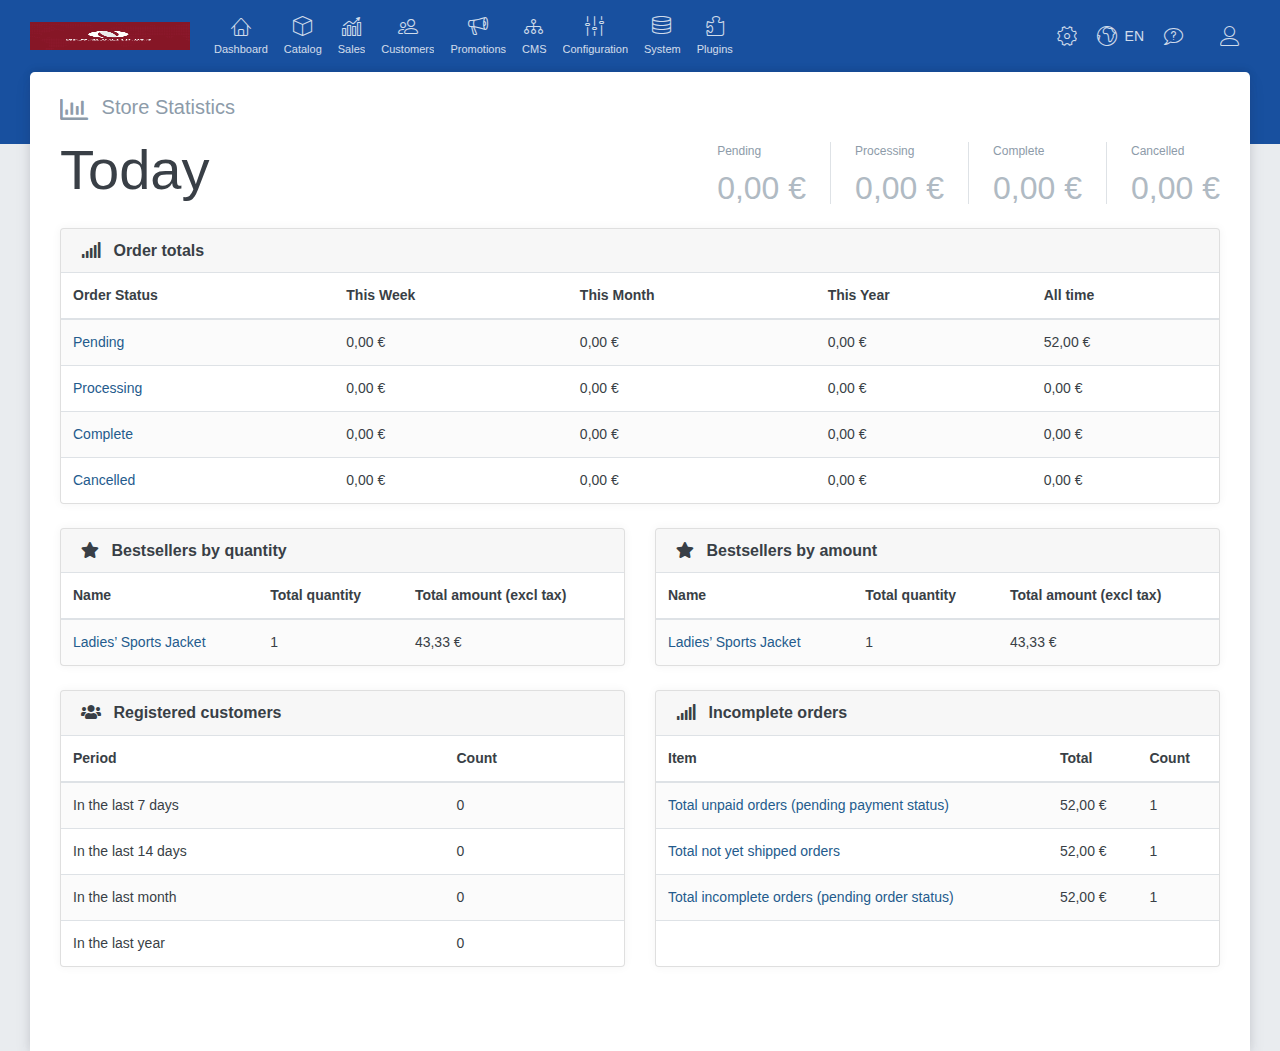
==== commit b7aeee43: "ss" ====
--- a/index.html
+++ b/index.html
@@ -1177,7 +1177,7 @@
 
 
                                                 <div class="row">
-                                                        <div class="col-lg-9 col-xl-10">
+                                                        <div class="col-lg-12 col-xl-12">
                                                                 <div class="stats-today row mb-4">
                                                                         <div class="col">
                                                                                 <h1
@@ -1530,180 +1530,7 @@
                                                                 </div>
                                                         </div>
 
-                                                        <div class="col-lg-3 col-xl-2">
-                                                                <div class="marketplace-feed">
-                                                                        <div class="marketplace-feed-title">
-                                                                                <i class="fa fa-rss"></i>
-                                                                                Marketplace News
-                                                                        </div>
-
-
-
-                                                                        <div class="marketplace-feed-body">
-                                                                                <div class="marketplace-feed-item">
-                                                                                        <div
-                                                                                                class="marketplace-feed-item-title">
-                                                                                                <a href="http://community.smartstore.com/index.php?/files/file/180-loadbee/"
-                                                                                                        target="MarketplaceWindow"><strong>loadbee</strong></a>
-                                                                                        </div>
-
-                                                                                        <div>
-                                                                                                <span class="muted">27
-                                                                                                        days ago -
-                                                                                                </span> This plugin
-                                                                                                integrates the loadbee
-                                                                                                API into your product
-                                                                                                catalog to display
-                                                                                                enhanced product data.
-                                                                                                All you need is your
-                                                                                                loadbee account data and
-                                                                                                an...
-                                                                                                <a
-                                                                                                        href="http://community.smartstore.com/index.php?/files/file/180-loadbee/">more
-                                                                                                        info...</a>
-                                                                                        </div>
-                                                                                </div>
-                                                                                <div class="marketplace-feed-item">
-                                                                                        <div
-                                                                                                class="marketplace-feed-item-title">
-                                                                                                <a href="http://community.smartstore.com/index.php?/files/file/179-twin-cards-free/"
-                                                                                                        target="MarketplaceWindow"><strong>Twin
-                                                                                                                Cards
-                                                                                                                (free)</strong></a>
-                                                                                        </div>
-
-                                                                                        <div>
-                                                                                                <span class="muted">an
-                                                                                                        month ago -
-                                                                                                </span> Features two
-                                                                                                similar cards. The cards
-                                                                                                have background images
-                                                                                                as well as colored
-                                                                                                background layer with
-                                                                                                transparency and text.
-                                                                                                The layer expands
-                                                                                                over...
-                                                                                                <a
-                                                                                                        href="http://community.smartstore.com/index.php?/files/file/179-twin-cards-free/">more
-                                                                                                        info...</a>
-                                                                                        </div>
-                                                                                </div>
-                                                                                <div class="marketplace-feed-item">
-                                                                                        <div
-                                                                                                class="marketplace-feed-item-title">
-                                                                                                <a href="http://community.smartstore.com/index.php?/files/file/178-team-introduction-free/"
-                                                                                                        target="MarketplaceWindow"><strong>Team
-                                                                                                                Introduction
-                                                                                                                (free)</strong></a>
-                                                                                        </div>
-
-                                                                                        <div>
-                                                                                                <span class="muted">an
-                                                                                                        month ago -
-                                                                                                </span> Features a
-                                                                                                simple team introduction
-                                                                                                story. Each block
-                                                                                                represents one person
-                                                                                                with picture, name,
-                                                                                                position and linkable
-                                                                                                social media icons.
-
-
-                                                                                                To use...
-                                                                                                <a
-                                                                                                        href="http://community.smartstore.com/index.php?/files/file/178-team-introduction-free/">more
-                                                                                                        info...</a>
-                                                                                        </div>
-                                                                                </div>
-                                                                                <div class="marketplace-feed-item">
-                                                                                        <div
-                                                                                                class="marketplace-feed-item-title">
-                                                                                                <a href="http://community.smartstore.com/index.php?/files/file/177-pricing-plan-free/"
-                                                                                                        target="MarketplaceWindow"><strong>Pricing
-                                                                                                                Plan
-                                                                                                                (free)</strong></a>
-                                                                                        </div>
-
-                                                                                        <div>
-                                                                                                <span class="muted">an
-                                                                                                        month ago -
-                                                                                                </span> Simple
-                                                                                                three-part story to
-                                                                                                display pricing plans or
-                                                                                                similar.
-
-
-                                                                                                To use this as a
-                                                                                                template, save
-                                                                                                downloaded .story file
-                                                                                                in:
-                                                                                                App_Data &gt; Tenants
-                                                                                                &gt; Defa...
-                                                                                                <a
-                                                                                                        href="http://community.smartstore.com/index.php?/files/file/177-pricing-plan-free/">more
-                                                                                                        info...</a>
-                                                                                        </div>
-                                                                                </div>
-                                                                                <div class="marketplace-feed-item">
-                                                                                        <div
-                                                                                                class="marketplace-feed-item-title">
-                                                                                                <a href="http://community.smartstore.com/index.php?/files/file/176-big-preview-free/"
-                                                                                                        target="MarketplaceWindow"><strong>Big
-                                                                                                                Preview
-                                                                                                                (free)</strong></a>
-                                                                                        </div>
-
-                                                                                        <div>
-                                                                                                <span class="muted">an
-                                                                                                        month ago -
-                                                                                                </span> This story
-                                                                                                features a big,
-                                                                                                prominent block with
-                                                                                                background picture at
-                                                                                                the top. Beneath the
-                                                                                                header block are 3
-                                                                                                information blocks each
-                                                                                                colored diffe...
-                                                                                                <a
-                                                                                                        href="http://community.smartstore.com/index.php?/files/file/176-big-preview-free/">more
-                                                                                                        info...</a>
-                                                                                        </div>
-                                                                                </div>
-                                                                                <div class="marketplace-feed-item">
-                                                                                        <div
-                                                                                                class="marketplace-feed-item-title">
-                                                                                                <a href="http://community.smartstore.com/index.php?/files/file/175-heidelpay-payment-plugin/"
-                                                                                                        target="MarketplaceWindow"><strong>heidelpay
-                                                                                                                Payment
-                                                                                                                Plugin</strong></a>
-                                                                                        </div>
-
-                                                                                        <div>
-                                                                                                <span class="muted">an
-                                                                                                        month ago -
-                                                                                                </span> Die Omnichannel
-                                                                                                Payment Solution:
-                                                                                                Vollständige
-                                                                                                Zahlungsabwicklung und
-                                                                                                -management mit
-                                                                                                heidelpay&nbsp;Verfügbare
-                                                                                                Zahlarten:KreditkarteLastschrift
-                                                                                                (SEPA /...
-                                                                                                <a
-                                                                                                        href="http://community.smartstore.com/index.php?/files/file/175-heidelpay-payment-plugin/">more
-                                                                                                        info...</a>
-                                                                                        </div>
-                                                                                </div>
-                                                                        </div>
-
-                                                                        <a class="btn btn-primary btn-block"
-                                                                                href="http://community.smartstore.com/marketplace/"
-                                                                                target="MarketplaceWindow">
-                                                                                <span>Visit Marketplace</span>
-                                                                        </a>
-                                                                </div>
-
-                                                        </div>
+                                                
                                                 </div>
 
 
